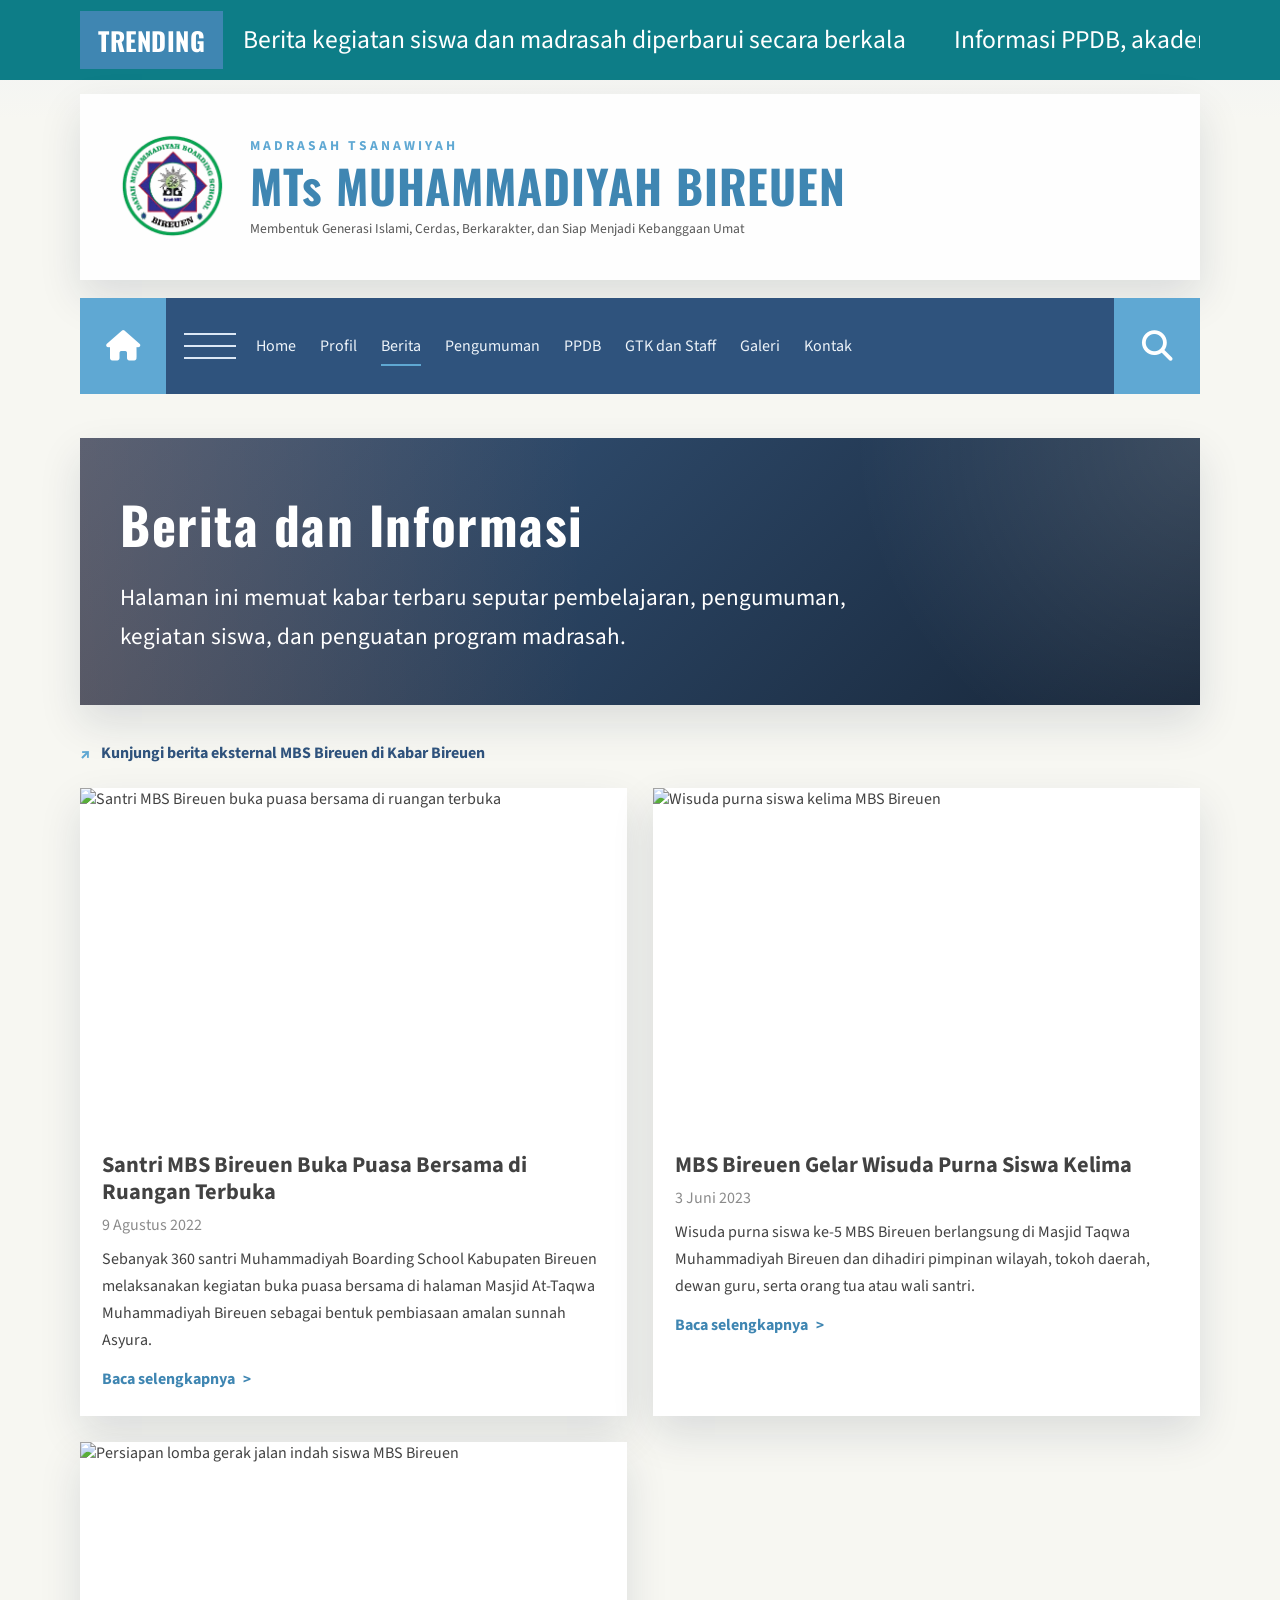
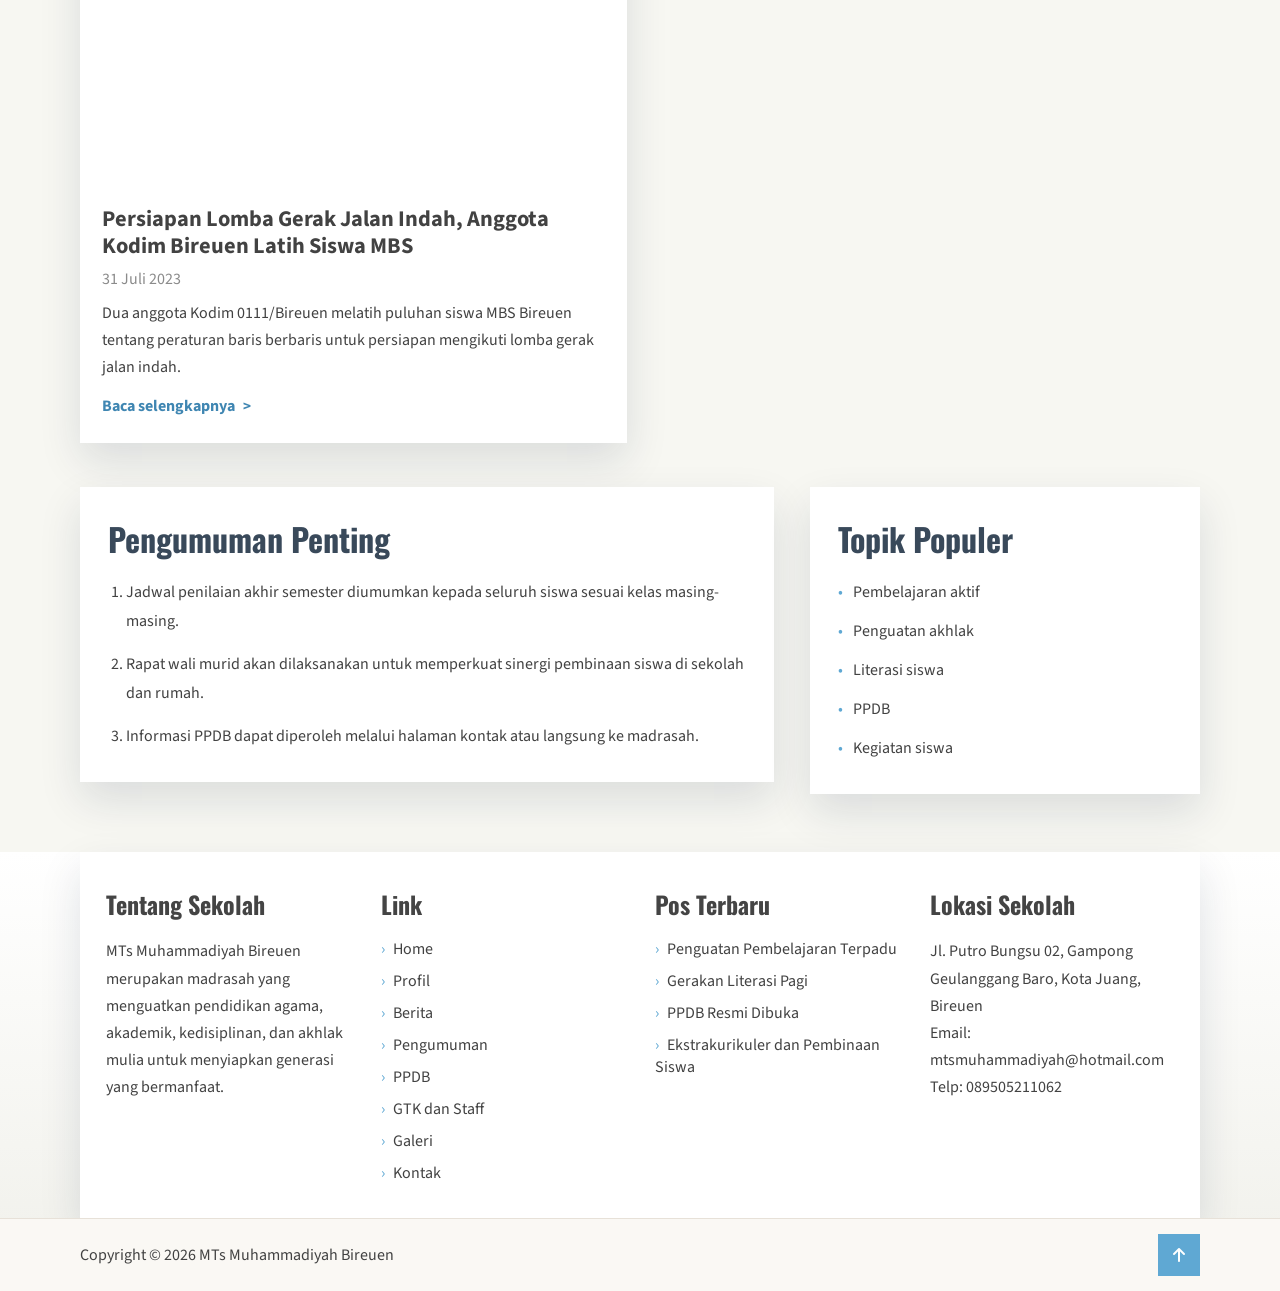
==== berita.html @ 8825062e "Add profil page, JavaScript functionality, and CSS styles - Created a new HTML file for the profil p" ====
<!DOCTYPE html>
<html lang="id">
<head>
    <meta charset="UTF-8">
    <meta name="viewport" content="width=device-width, initial-scale=1.0">
    <title>Berita | MTs Muhammadiyah Bireuen</title>
    <meta name="description" content="Berita dan informasi MTs Muhammadiyah Bireuen.">
    <link rel="preconnect" href="https://fonts.googleapis.com">
    <link rel="preconnect" href="https://fonts.gstatic.com" crossorigin>
    <link href="https://fonts.googleapis.com/css2?family=Oswald:wght@400;500;600;700&family=Source+Sans+3:wght@400;500;600;700&display=swap" rel="stylesheet">
    <link rel="stylesheet" href="https://cdnjs.cloudflare.com/ajax/libs/font-awesome/6.5.2/css/all.min.css" crossorigin="anonymous" referrerpolicy="no-referrer">
    <link rel="stylesheet" href="style.css">
</head>
<body>
    <div id="top" class="page-shell">
        <header class="topbar">
            <div class="container topbar-inner">
                <span class="topbar-label">TRENDING</span>
                <div class="ticker" aria-label="Informasi terbaru sekolah">
                    <div class="ticker-track">
                        <span>Berita kegiatan siswa dan madrasah diperbarui secara berkala</span>
                        <span>Informasi PPDB, akademik, dan kegiatan pembinaan tersedia di halaman ini</span>
                        <span>MTs Muhammadiyah Bireuen mendorong komunikasi informasi yang terbuka</span>
                    </div>
                </div>
            </div>
        </header>

        <section class="identity-bar container">
            <div class="identity-grid">
                <img class="school-logo" src="Image/MTs Logo.png" alt="Logo MTs Muhammadiyah Bireuen">
                <div>
                <p class="eyebrow">Madrasah Tsanawiyah</p>
                <h1>MTs MUHAMMADIYAH BIREUEN</h1>
                <p class="tagline">Membentuk Generasi Islami, Cerdas, Berkarakter, dan Siap Menjadi Kebanggaan Umat</p>
                </div>
            </div>
        </section>

        <div class="nav-wrap container">
            <a class="home-link" href="index.html" aria-label="Beranda">
                <i class="fa-solid fa-house"></i>
            </a>
            <button class="menu-toggle" type="button" aria-expanded="false" aria-controls="site-nav" aria-label="Buka menu navigasi">
                <span></span>
                <span></span>
                <span></span>
            </button>
            <nav id="site-nav" class="site-nav" aria-label="Navigasi utama">
                <a href="index.html">Home</a>
                <a href="profil.html">Profil</a>
                <a class="active" href="berita.html">Berita</a>
                <a href="pengumuman.html">Pengumuman</a>
                <a href="ppdb.html">PPDB</a>
                <a href="GTK dan staff.html">GTK dan Staff</a>
                <a href="galeri.html">Galeri</a>
                <a href="kontak.html">Kontak</a>
            </nav>
            <button class="search-toggle" type="button" aria-expanded="false" aria-controls="search-panel" aria-label="Buka pencarian">
                <i class="fa-solid fa-magnifying-glass"></i>
            </button>
        </div>

        <div id="search-panel" class="search-panel container" hidden>
            <form class="search-form">
                <input type="search" placeholder="Cari berita atau pengumuman madrasah..." aria-label="Cari berita sekolah">
                <button type="submit">Cari</button>
            </form>
        </div>

        <main>
            <section class="page-banner container">
                <div class="page-banner-content">
                    <h2>Berita dan Informasi</h2>
                    <p>Halaman ini memuat kabar terbaru seputar pembelajaran, pengumuman, kegiatan siswa, dan penguatan program madrasah.</p>
                </div>
            </section>

            <section class="container gallery-full">
                <div class="external-news-link external-news-link-page">
                    <a href="https://kabarbireuen.com/topik/mbs-bireuen/" target="_blank" rel="noreferrer">Kunjungi berita eksternal MBS Bireuen di Kabar Bireuen</a>
                </div>
                <div class="article-grid">
                    <article class="article-card">
                        <a class="news-media-link" href="https://suaraaisyiyah.id/santri-mbs-bireuen-buka-puasa-bersama-di-ruangan-terbuka/" target="_blank" rel="noreferrer">
                            <img src="https://suaraaisyiyah.id/wp-content/uploads/2022/08/MBS-Bireuen.jpeg" alt="Santri MBS Bireuen buka puasa bersama di ruangan terbuka">
                        </a>
                        <div class="article-card-body">
                            <h3><a href="https://suaraaisyiyah.id/santri-mbs-bireuen-buka-puasa-bersama-di-ruangan-terbuka/" target="_blank" rel="noreferrer">Santri MBS Bireuen Buka Puasa Bersama di Ruangan Terbuka</a></h3>
                            <span class="article-meta">9 Agustus 2022</span>
                            <p>Sebanyak 360 santri Muhammadiyah Boarding School Kabupaten Bireuen melaksanakan kegiatan buka puasa bersama di halaman Masjid At-Taqwa Muhammadiyah Bireuen sebagai bentuk pembiasaan amalan sunnah Asyura.</p>
                            <a class="read-more-link" href="https://suaraaisyiyah.id/santri-mbs-bireuen-buka-puasa-bersama-di-ruangan-terbuka/" target="_blank" rel="noreferrer">Baca selengkapnya</a>
                        </div>
                    </article>
                    <article class="article-card">
                        <a class="news-media-link" href="https://logis.id/baca/mbs-bireuen-gelar-wisuda-purna-siswa-kelima/" target="_blank" rel="noreferrer">
                            <img src="https://logis.id/wp-content/uploads/2023/06/1685763118116634-0_11zon.jpg" alt="Wisuda purna siswa kelima MBS Bireuen">
                        </a>
                        <div class="article-card-body">
                            <h3><a href="https://logis.id/baca/mbs-bireuen-gelar-wisuda-purna-siswa-kelima/" target="_blank" rel="noreferrer">MBS Bireuen Gelar Wisuda Purna Siswa Kelima</a></h3>
                            <span class="article-meta">3 Juni 2023</span>
                            <p>Wisuda purna siswa ke-5 MBS Bireuen berlangsung di Masjid Taqwa Muhammadiyah Bireuen dan dihadiri pimpinan wilayah, tokoh daerah, dewan guru, serta orang tua atau wali santri.</p>
                            <a class="read-more-link" href="https://logis.id/baca/mbs-bireuen-gelar-wisuda-purna-siswa-kelima/" target="_blank" rel="noreferrer">Baca selengkapnya</a>
                        </div>
                    </article>
                    <article class="article-card">
                        <a class="news-media-link" href="https://kabarbireuen.com/persiapan-lomba-gerak-jalan-indah-anggota-kodim-bireuen-latih-siswa-mbs/" target="_blank" rel="noreferrer">
                            <img src="https://kabarbireuen.com/wp-content/uploads/2023/07/WhatsApp-Image-2023-07-31-at-15.53.52.jpeg" alt="Persiapan lomba gerak jalan indah siswa MBS Bireuen">
                        </a>
                        <div class="article-card-body">
                            <h3><a href="https://kabarbireuen.com/persiapan-lomba-gerak-jalan-indah-anggota-kodim-bireuen-latih-siswa-mbs/" target="_blank" rel="noreferrer">Persiapan Lomba Gerak Jalan Indah, Anggota Kodim Bireuen Latih Siswa MBS</a></h3>
                            <span class="article-meta">31 Juli 2023</span>
                            <p>Dua anggota Kodim 0111/Bireuen melatih puluhan siswa MBS Bireuen tentang peraturan baris berbaris untuk persiapan mengikuti lomba gerak jalan indah.</p>
                            <a class="read-more-link" href="https://kabarbireuen.com/persiapan-lomba-gerak-jalan-indah-anggota-kodim-bireuen-latih-siswa-mbs/" target="_blank" rel="noreferrer">Baca selengkapnya</a>
                        </div>
                    </article>
                </div>
            </section>

            <section class="container page-content">
                <div>
                    <article class="timeline-card">
                        <h3>Pengumuman Penting</h3>
                        <ol>
                            <li>Jadwal penilaian akhir semester diumumkan kepada seluruh siswa sesuai kelas masing-masing.</li>
                            <li>Rapat wali murid akan dilaksanakan untuk memperkuat sinergi pembinaan siswa di sekolah dan rumah.</li>
                            <li>Informasi PPDB dapat diperoleh melalui halaman kontak atau langsung ke madrasah.</li>
                        </ol>
                    </article>
                </div>
                <aside>
                    <article class="side-card">
                        <h3>Topik Populer</h3>
                        <ul class="simple-list">
                            <li>Pembelajaran aktif</li>
                            <li>Penguatan akhlak</li>
                            <li>Literasi siswa</li>
                            <li>PPDB</li>
                            <li>Kegiatan siswa</li>
                        </ul>
                    </article>
                </aside>
            </section>
        </main>

        <footer class="footer">
            <div class="container footer-grid">
                <section>
                    <h3>Tentang Sekolah</h3>
                    <p>MTs Muhammadiyah Bireuen merupakan madrasah yang menguatkan pendidikan agama, akademik, kedisiplinan, dan akhlak mulia untuk menyiapkan generasi yang bermanfaat.</p>
                </section>
                <section>
                    <h3>Link</h3>
                    <ul>
                        <li><a href="index.html">Home</a></li>
                        <li><a href="profil.html">Profil</a></li>
                        <li><a href="berita.html">Berita</a></li>
                        <li><a href="pengumuman.html">Pengumuman</a></li>
                        <li><a href="ppdb.html">PPDB</a></li>
                        <li><a href="GTK dan staff.html">GTK dan Staff</a></li>
                        <li><a href="galeri.html">Galeri</a></li>
                        <li><a href="kontak.html">Kontak</a></li>
                    </ul>
                </section>
                <section>
                    <h3>Pos Terbaru</h3>
                    <ul>
                        <li><a href="berita.html">Penguatan Pembelajaran Terpadu</a></li>
                        <li><a href="berita.html">Gerakan Literasi Pagi</a></li>
                        <li><a href="berita.html">PPDB Resmi Dibuka</a></li>
                        <li><a href="berita.html">Ekstrakurikuler dan Pembinaan Siswa</a></li>
                    </ul>
                </section>
                <section>
                    <h3>Lokasi Sekolah</h3>
                    <p>Jl. Putro Bungsu 02, Gampong Geulanggang Baro, Kota Juang, Bireuen</p>
                    <p>Email: mtsmuhammadiyah@hotmail.com</p>
                    <p>Telp: 089505211062</p>
                </section>
            </div>
            <div class="copyright">
                <div class="container copyright-inner">
                    <p>Copyright © 2026 MTs Muhammadiyah Bireuen</p>
                    <a href="#top" aria-label="Kembali ke atas"><i class="fa-solid fa-arrow-up"></i></a>
                </div>
            </div>
        </footer>
    </div>

    <script src="script.js"></script>
</body>
</html>
---- style.css ----
:root {
    --teal: #0d7d87;
    --navy: #2f537d;
    --orange: #5fa8d3;
    --orange-deep: #3f86b2;
    --sand: #f5f5f2;
    --paper: #ffffff;
    --text: #424242;
    --muted: #8b8b8b;
    --shadow: 0 18px 40px rgba(17, 35, 62, 0.12);
    --radius: 2px;
}

* {
    box-sizing: border-box;
}

html {
    scroll-behavior: smooth;
}

body {
    margin: 0;
    font-family: "Source Sans 3", sans-serif;
    background: linear-gradient(180deg, #f0f2f4 0%, #f7f7f2 120px, #f7f7f2 100%);
    color: var(--text);
}

img {
    display: block;
    max-width: 100%;
}

a {
    color: inherit;
    text-decoration: none;
}

button,
input {
    font: inherit;
}

.container {
    width: min(1120px, calc(100% - 40px));
    margin: 0 auto;
}

.page-shell {
    overflow: hidden;
}

.topbar {
    background: var(--teal);
    color: #fff;
}

.topbar-inner {
    display: flex;
    align-items: center;
    gap: 20px;
    min-height: 80px;
}

.topbar-label {
    font-family: "Oswald", sans-serif;
    font-size: clamp(1.2rem, 2vw, 1.8rem);
    letter-spacing: 0.02em;
    font-weight: 700;
    white-space: nowrap;
    background: var(--orange-deep);
    color: #fff;
    padding: 10px 18px;
}

.ticker {
    overflow: hidden;
    flex: 1;
}

.ticker-track {
    display: flex;
    gap: 48px;
    width: max-content;
    animation: ticker 22s linear infinite;
    font-size: clamp(1.3rem, 2vw, 1.75rem);
}

.identity-bar {
    background: rgba(255, 255, 255, 0.92);
    padding: 38px 36px;
    margin-top: 14px;
}

.identity-grid {
    display: grid;
    grid-template-columns: 110px 1fr;
    gap: 24px;
    align-items: center;
}

.school-logo {
    width: 110px;
    aspect-ratio: 1;
    object-fit: contain;
}

.eyebrow {
    margin: 0 0 8px;
    color: var(--orange);
    text-transform: uppercase;
    letter-spacing: 0.22em;
    font-weight: 700;
    font-size: 0.85rem;
}

.identity-bar h1 {
    margin: 0;
    color: var(--orange-deep);
    font-family: "Oswald", sans-serif;
    font-size: clamp(1.7rem, 3.6vw, 2.9rem);
    line-height: 0.98;
    letter-spacing: 0.02em;
}

.tagline {
    margin: 10px 0 0;
    font-size: 0.85rem;
    color: #575757;
}

.nav-wrap {
    margin-top: 18px;
    background: var(--navy);
    display: grid;
    grid-template-columns: 86px 90px 1fr 86px;
    align-items: stretch;
    min-height: 96px;
    position: relative;
}

.home-link,
.search-toggle {
    display: grid;
    place-items: center;
    background: var(--orange);
    color: #fff;
    font-size: 1.9rem;
    border: 0;
}

.menu-toggle {
    border: 0;
    background: transparent;
    display: inline-flex;
    flex-direction: column;
    justify-content: center;
    gap: 10px;
    padding: 0 18px;
    cursor: pointer;
}

.menu-toggle span {
    display: block;
    width: 52px;
    height: 2px;
    background: #dbe7f5;
}

.site-nav {
    display: flex;
    align-items: center;
    gap: 24px;
    color: #edf3f9;
    font-size: 1rem;
    padding-right: 20px;
    flex-wrap: wrap;
}

.site-nav a {
    position: relative;
    padding: 6px 0;
}

.site-nav a::after {
    content: "";
    position: absolute;
    left: 0;
    bottom: -3px;
    width: 100%;
    height: 2px;
    background: var(--orange);
    transform: scaleX(0);
    transform-origin: left;
    transition: transform 0.25s ease;
}

.site-nav a:hover::after,
.site-nav a:focus-visible::after,
.site-nav a.active::after {
    transform: scaleX(1);
}

.search-panel {
    background: #fff;
    border-top: 4px solid var(--orange);
    box-shadow: var(--shadow);
}

.search-form {
    display: flex;
    gap: 12px;
    padding: 18px;
}

.search-form input {
    flex: 1;
    border: 1px solid #d8dde4;
    padding: 14px 16px;
    outline: none;
}

.search-form button,
.cta-button {
    border: 0;
    background: var(--orange);
    color: #fff;
    padding: 14px 22px;
    font-weight: 700;
    cursor: pointer;
}

.hero {
    margin-top: 56px;
}

.slider {
    position: relative;
    min-height: 520px;
    overflow: hidden;
    background: #d8a422;
}

.slide {
    position: absolute;
    inset: 0;
    opacity: 0;
    pointer-events: none;
    transition: opacity 0.5s ease;
}

.slide.is-active {
    opacity: 1;
    pointer-events: auto;
}

.slide img,
.slide-overlay {
    position: absolute;
    inset: 0;
    width: 100%;
    height: 100%;
}

.slide img {
    object-fit: cover;
}

.slide-overlay {
    background: linear-gradient(90deg, rgba(56, 37, 8, 0.75) 0%, rgba(56, 37, 8, 0.25) 38%, rgba(56, 37, 8, 0.02) 100%);
}

.slide-content {
    position: relative;
    z-index: 1;
    display: flex;
    flex-direction: column;
    justify-content: flex-end;
    gap: 12px;
    height: 100%;
    padding: 54px 56px;
    color: #fff;
}

.slide-category {
    align-self: flex-start;
    background: linear-gradient(90deg, rgba(240, 117, 29, 0.95), rgba(199, 83, 13, 0.95));
    color: #fff7ea;
    padding: 10px 32px;
    font-family: "Oswald", sans-serif;
    font-size: 1.15rem;
    font-style: italic;
    text-transform: uppercase;
    clip-path: polygon(0 0, 100% 0, 88% 100%, 0 100%);
}

.slide-date {
    margin: 0;
    font-size: clamp(1.5rem, 2vw, 2.1rem);
}

.slide h2 {
    margin: 0;
    max-width: 720px;
    font-size: clamp(2.2rem, 4vw, 4rem);
    line-height: 1.05;
    font-weight: 600;
}

.slider-actions {
    position: absolute;
    right: 42px;
    bottom: 32px;
    z-index: 2;
    display: flex;
    gap: 14px;
}

.slider-button {
    width: 68px;
    height: 68px;
    border: 0;
    background: var(--orange);
    color: #fff;
    font-size: 1.65rem;
    cursor: pointer;
}

.content {
    display: grid;
    grid-template-columns: minmax(0, 1.7fr) minmax(280px, 0.9fr);
    gap: 36px;
    padding: 54px 0 0;
}

.panel-section,
.sidebar-card,
.gallery-section,
.footer-grid,
.identity-bar,
.slider {
    box-shadow: var(--shadow);
}

.panel-section,
.sidebar-card,
.gallery-section {
    background: var(--paper);
}

.section-heading,
.sidebar-title {
    display: flex;
    align-items: center;
    justify-content: space-between;
    gap: 20px;
    position: relative;
    padding: 18px 26px;
    overflow: hidden;
}

.section-heading::before,
.sidebar-title::before {
    content: "";
    position: absolute;
    inset: 0 auto 0 0;
    width: min(62%, 420px);
    background: var(--navy);
    clip-path: polygon(0 0, 88% 0, 100% 100%, 0 100%);
}

.section-heading h2,
.sidebar-title h2 {
    position: relative;
    z-index: 1;
    margin: 0;
    color: #fff;
    font-size: clamp(1.85rem, 2.2vw, 3rem);
    font-weight: 600;
}

.section-heading a {
    color: var(--orange);
    font-family: "Oswald", sans-serif;
    font-size: clamp(1.4rem, 2vw, 2rem);
    font-weight: 600;
    position: relative;
    z-index: 1;
}

.news-list,
.announcement-list {
    padding: 24px 26px 30px;
}

.external-news-link {
    padding: 18px 26px 0;
}

.external-news-link-page {
    padding: 0 0 22px;
}

.external-news-link a {
    display: inline-flex;
    align-items: center;
    gap: 10px;
    color: var(--navy);
    font-weight: 700;
}

.external-news-link a::before {
    content: "\2197";
    color: var(--orange);
    font-size: 1.1rem;
}

.news-card,
.announcement-item {
    display: grid;
    grid-template-columns: 180px 1fr;
    gap: 18px;
}

.news-card + .news-card,
.announcement-item + .announcement-item {
    margin-top: 22px;
    padding-top: 22px;
    border-top: 1px solid #ececec;
}

.news-card img,
.announcement-item img,
.principal-card img,
.gallery-item img,
.mini-gallery img {
    width: 100%;
    height: 100%;
    object-fit: cover;
}

.news-card h3,
.announcement-item h3 {
    margin: 0 0 6px;
    font-size: 1.45rem;
    line-height: 1.15;
}

.news-card h3 a,
.article-card h3 a {
    transition: color 0.2s ease;
}

.news-card h3 a:hover,
.article-card h3 a:hover {
    color: var(--orange-deep);
}

.news-media-link {
    display: block;
}

.news-media-link img {
    transition: transform 0.2s ease, filter 0.2s ease;
}

.news-media-link:hover img {
    transform: scale(1.02);
    filter: brightness(0.95);
}

.read-more-link {
    display: inline-flex;
    align-items: center;
    gap: 8px;
    margin-top: 14px;
    color: var(--orange-deep);
    font-weight: 700;
}

.read-more-link::after {
    content: ">";
    font-size: 0.95rem;
}

.news-card span,
.announcement-item span {
    display: inline-block;
    margin-bottom: 10px;
    color: var(--muted);
    font-size: 0.95rem;
}

.news-card p,
.principal-card p,
.footer p,
.cta-card p {
    margin: 0;
    line-height: 1.7;
}

.news-card.featured {
    grid-template-columns: 290px 1fr;
}

.announcements .section-heading::before {
    width: min(50%, 330px);
}

.sidebar {
    display: flex;
    flex-direction: column;
    gap: 28px;
}

.principal-card,
.cta-card,
.mini-gallery,
.video-frame {
    padding: 24px 24px 28px;
}

.principal-card img {
    aspect-ratio: 1.1;
    margin-bottom: 18px;
}

.side-portrait {
    width: 100%;
    max-width: 260px;
    aspect-ratio: 3 / 4;
    object-fit: cover;
    margin-bottom: 16px;
}

.principal-card h3 {
    margin: 0 0 10px;
    font-size: 1.4rem;
}

.cta-card {
    background: linear-gradient(180deg, rgba(47, 83, 125, 0.96), rgba(20, 37, 58, 0.98));
    color: #f5f8fc;
}

.cta-card .sidebar-title {
    padding-bottom: 0;
}

.cta-card .sidebar-title::before {
    width: 100%;
    background: transparent;
}

.cta-button {
    display: inline-flex;
    margin-top: 18px;
}

.mini-gallery {
    display: grid;
    grid-template-columns: repeat(2, 1fr);
    gap: 12px;
}

.mini-gallery img {
    aspect-ratio: 1;
}

.video-frame {
    position: relative;
    aspect-ratio: 16 / 9;
}

.video-frame iframe {
    width: 100%;
    height: 100%;
    border: 0;
}

.video-poster {
    display: block;
    overflow: hidden;
    color: #fff;
}

.video-poster img {
    width: 100%;
    height: 100%;
    object-fit: cover;
    filter: brightness(0.68);
}

.video-play,
.video-caption {
    position: absolute;
    z-index: 1;
}

.video-play {
    inset: 50% auto auto 50%;
    transform: translate(-50%, -50%);
    width: 78px;
    height: 78px;
    display: grid;
    place-items: center;
    border-radius: 50%;
    background: rgba(255, 123, 34, 0.92);
    font-size: 1.9rem;
    box-shadow: 0 12px 28px rgba(0, 0, 0, 0.24);
}

.video-caption {
    inset: auto 18px 18px 18px;
    font-weight: 600;
    line-height: 1.4;
}

.gallery-section {
    margin-top: 48px;
    padding-bottom: 30px;
}

.home-feature-band {
    display: grid;
    grid-template-columns: repeat(3, minmax(0, 1fr));
    gap: 24px;
    margin-top: 48px;
}

.feature-panel {
    background: #fff;
    box-shadow: var(--shadow);
    padding: 28px;
    border-top: 6px solid var(--orange);
}

.feature-panel h3 {
    margin: 0 0 12px;
    font-family: "Oswald", sans-serif;
    color: var(--navy);
    font-size: 1.9rem;
}

.feature-panel p {
    margin: 0;
    line-height: 1.8;
}

.gallery-grid {
    display: grid;
    grid-template-columns: 1.1fr 1fr 1fr;
    gap: 16px;
    padding: 24px 26px 0;
}

.gallery-item {
    margin: 0;
    min-height: 220px;
}

.gallery-item.tall {
    grid-row: span 2;
    min-height: 456px;
}

.gallery-item.wide {
    grid-column: span 2;
}

.page-banner {
    margin-top: 44px;
    background: linear-gradient(135deg, rgba(47, 83, 125, 0.95), rgba(18, 33, 52, 0.98));
    min-height: 260px;
    position: relative;
    overflow: hidden;
    box-shadow: var(--shadow);
}

.page-banner::before {
    content: "";
    position: absolute;
    inset: 0;
    background: linear-gradient(90deg, rgba(255, 123, 34, 0.18), transparent 45%),
        radial-gradient(circle at right top, rgba(255, 255, 255, 0.14), transparent 30%);
}

.page-banner-content {
    position: relative;
    z-index: 1;
    padding: 48px 40px;
    color: #fff;
}

.page-banner-content h2 {
    margin: 0;
    font-family: "Oswald", sans-serif;
    font-size: clamp(2.2rem, 4vw, 4rem);
    letter-spacing: 0.03em;
}

.page-banner-content p {
    max-width: 760px;
    margin: 16px 0 0;
    font-size: clamp(1.15rem, 2vw, 1.45rem);
    line-height: 1.7;
}

.page-content {
    display: grid;
    grid-template-columns: minmax(0, 1.6fr) minmax(280px, 0.9fr);
    gap: 36px;
    padding: 44px 0 0;
}

.content-card,
.side-card,
.stat-grid,
.contact-card,
.map-card,
.timeline-card {
    background: var(--paper);
    box-shadow: var(--shadow);
}

.content-card,
.side-card,
.timeline-card,
.contact-card,
.map-card {
    padding: 28px 28px 32px;
}

.content-card + .content-card,
.side-card + .side-card {
    margin-top: 28px;
}

.content-card h3,
.side-card h3,
.contact-card h3,
.map-card h3,
.timeline-card h3 {
    margin: 0 0 16px;
    color: #39495a;
    font-family: "Oswald", sans-serif;
    font-size: 2rem;
}

.content-card p,
.content-card li,
.side-card p,
.side-card li,
.contact-card p,
.map-card p,
.timeline-card p,
.timeline-card li {
    line-height: 1.8;
}

.simple-list {
    list-style: none;
    padding: 0;
    margin: 0;
}

.simple-list li + li {
    margin-top: 10px;
}

.simple-list li::before {
    content: "•";
    color: var(--orange);
    margin-right: 10px;
}

.stat-grid {
    display: grid;
    grid-template-columns: repeat(3, minmax(0, 1fr));
    gap: 1px;
    background: #dce3ec;
    margin-top: 24px;
}

.stat-item {
    background: #fff;
    padding: 24px;
    text-align: center;
}

.stat-item strong {
    display: block;
    color: var(--orange-deep);
    font-family: "Oswald", sans-serif;
    font-size: 2.5rem;
}

.stat-item span {
    color: #5f6873;
}

.article-grid {
    display: grid;
    grid-template-columns: repeat(2, minmax(0, 1fr));
    gap: 26px;
}

.article-card {
    background: var(--paper);
    box-shadow: var(--shadow);
}

.article-card img {
    width: 100%;
    aspect-ratio: 16 / 10;
    object-fit: cover;
}

.article-card-body {
    padding: 22px 22px 26px;
}

.article-card h3 {
    margin: 0 0 8px;
    font-size: 1.4rem;
    line-height: 1.2;
}

.article-meta {
    color: var(--muted);
    display: inline-block;
    margin-bottom: 10px;
}

.article-card p {
    margin: 0;
    line-height: 1.7;
}

.gallery-full {
    margin-top: 36px;
}

.gallery-mosaic {
    display: grid;
    grid-template-columns: repeat(3, minmax(0, 1fr));
    gap: 16px;
}

.gallery-mosaic figure {
    margin: 0;
    background: var(--paper);
    box-shadow: var(--shadow);
    overflow: hidden;
}

.gallery-mosaic img {
    width: 100%;
    aspect-ratio: 1.05;
    object-fit: cover;
}

.gallery-mosaic figcaption {
    padding: 14px 16px 18px;
    line-height: 1.6;
}

.teacher-grid {
    display: grid;
    grid-template-columns: repeat(4, minmax(0, 1fr));
    gap: 24px;
}

.teacher-card {
    background: #fff;
    box-shadow: var(--shadow);
    overflow: hidden;
}

.teacher-card img {
    width: 100%;
    aspect-ratio: 3 / 4;
    object-fit: cover;
}

.teacher-card-body {
    padding: 18px 18px 22px;
}

.teacher-card h3 {
    margin: 0 0 6px;
    font-size: 1.2rem;
    color: var(--navy);
}

.teacher-card p {
    margin: 0;
    line-height: 1.6;
    color: #5f6873;
}

.contact-layout {
    display: grid;
    grid-template-columns: minmax(0, 1.2fr) minmax(300px, 0.8fr);
    gap: 30px;
    margin-top: 36px;
}

.contact-card p + p,
.map-card p + p {
    margin-top: 10px;
}

.contact-actions {
    display: flex;
    flex-wrap: wrap;
    gap: 14px;
    margin-top: 22px;
}

.outline-button {
    display: inline-flex;
    align-items: center;
    justify-content: center;
    min-height: 50px;
    padding: 0 20px;
    border: 2px solid var(--navy);
    color: var(--navy);
    font-weight: 700;
}

.cta-button i,
.outline-button i {
    margin-right: 8px;
}

.timeline-card ol {
    margin: 0;
    padding-left: 18px;
}

.timeline-card li + li {
    margin-top: 14px;
}

.footer {
    margin-top: 58px;
    background: linear-gradient(180deg, #fff 0, #f0f0ea 100%);
}

.footer-grid {
    display: grid;
    grid-template-columns: repeat(4, minmax(0, 1fr));
    gap: 30px;
    background: #fff;
    padding: 34px 26px;
}

.footer h3 {
    margin: 0 0 16px;
    color: #444;
    font-family: "Oswald", sans-serif;
    font-size: 1.5rem;
}

.footer ul {
    list-style: none;
    padding: 0;
    margin: 0;
}

.footer li + li {
    margin-top: 10px;
}

.footer li a::before {
    content: "›";
    color: var(--orange);
    margin-right: 8px;
}

.copyright {
    background: #faf8f4;
    border-top: 1px solid #e7e1d8;
}

.copyright-inner {
    min-height: 72px;
    display: flex;
    align-items: center;
    justify-content: space-between;
    gap: 20px;
}

.copyright p {
    margin: 0;
}

.copyright a {
    width: 42px;
    height: 42px;
    display: grid;
    place-items: center;
    background: var(--orange);
    color: #fff;
}

.nav-wrap.is-open .site-nav {
    max-height: 320px;
    padding-top: 12px;
    padding-bottom: 16px;
}

@keyframes ticker {
    0% {
        transform: translateX(0);
    }
    100% {
        transform: translateX(-50%);
    }
}

@media (max-width: 980px) {
    .nav-wrap {
        grid-template-columns: 74px 84px 1fr 74px;
        min-height: 84px;
    }

    .site-nav {
        position: absolute;
        top: 100%;
        left: 0;
        right: 0;
        z-index: 10;
        background: #fff;
        color: #26384b;
        display: flex;
        flex-direction: column;
        align-items: flex-start;
        gap: 12px;
        max-height: 0;
        overflow: hidden;
        padding: 0 24px;
        transition: max-height 0.3s ease, padding 0.3s ease;
        box-shadow: var(--shadow);
    }

    .content {
        grid-template-columns: 1fr;
    }

    .page-content,
    .contact-layout {
        grid-template-columns: 1fr;
    }

    .home-feature-band,
    .teacher-grid {
        grid-template-columns: 1fr 1fr;
    }

    .news-card.featured {
        grid-template-columns: 1fr;
    }

    .article-grid,
    .gallery-mosaic,
    .stat-grid {
        grid-template-columns: 1fr;
    }

    .footer-grid {
        grid-template-columns: repeat(2, minmax(0, 1fr));
    }
}

@media (max-width: 720px) {
    .container {
        width: min(100% - 24px, 100%);
    }

    .topbar-inner {
        min-height: 62px;
        gap: 12px;
    }

    .identity-bar {
        padding: 26px 20px;
    }

    .identity-grid {
        grid-template-columns: 1fr;
    }

    .school-logo {
        width: 92px;
    }

    .nav-wrap {
        grid-template-columns: 68px 82px 1fr 68px;
    }

    .hero {
        margin-top: 38px;
    }

    .page-banner-content {
        padding: 34px 22px;
    }

    .slider {
        min-height: 380px;
    }

    .slide-content {
        padding: 34px 22px;
    }

    .slider-actions {
        right: 20px;
        bottom: 18px;
    }

    .slider-button {
        width: 58px;
        height: 58px;
    }

    .news-card,
    .announcement-item {
        grid-template-columns: 1fr;
    }

    .gallery-grid {
        grid-template-columns: 1fr;
    }

    .gallery-mosaic {
        grid-template-columns: 1fr;
    }

    .home-feature-band,
    .teacher-grid {
        grid-template-columns: 1fr;
    }

    .gallery-item.tall,
    .gallery-item.wide {
        grid-column: auto;
        grid-row: auto;
        min-height: 240px;
    }

    .footer-grid {
        grid-template-columns: 1fr;
    }

    .section-heading,
    .sidebar-title {
        flex-direction: column;
        align-items: flex-start;
    }

    .section-heading::before,
    .sidebar-title::before {
        width: 100%;
        clip-path: none;
    }
}
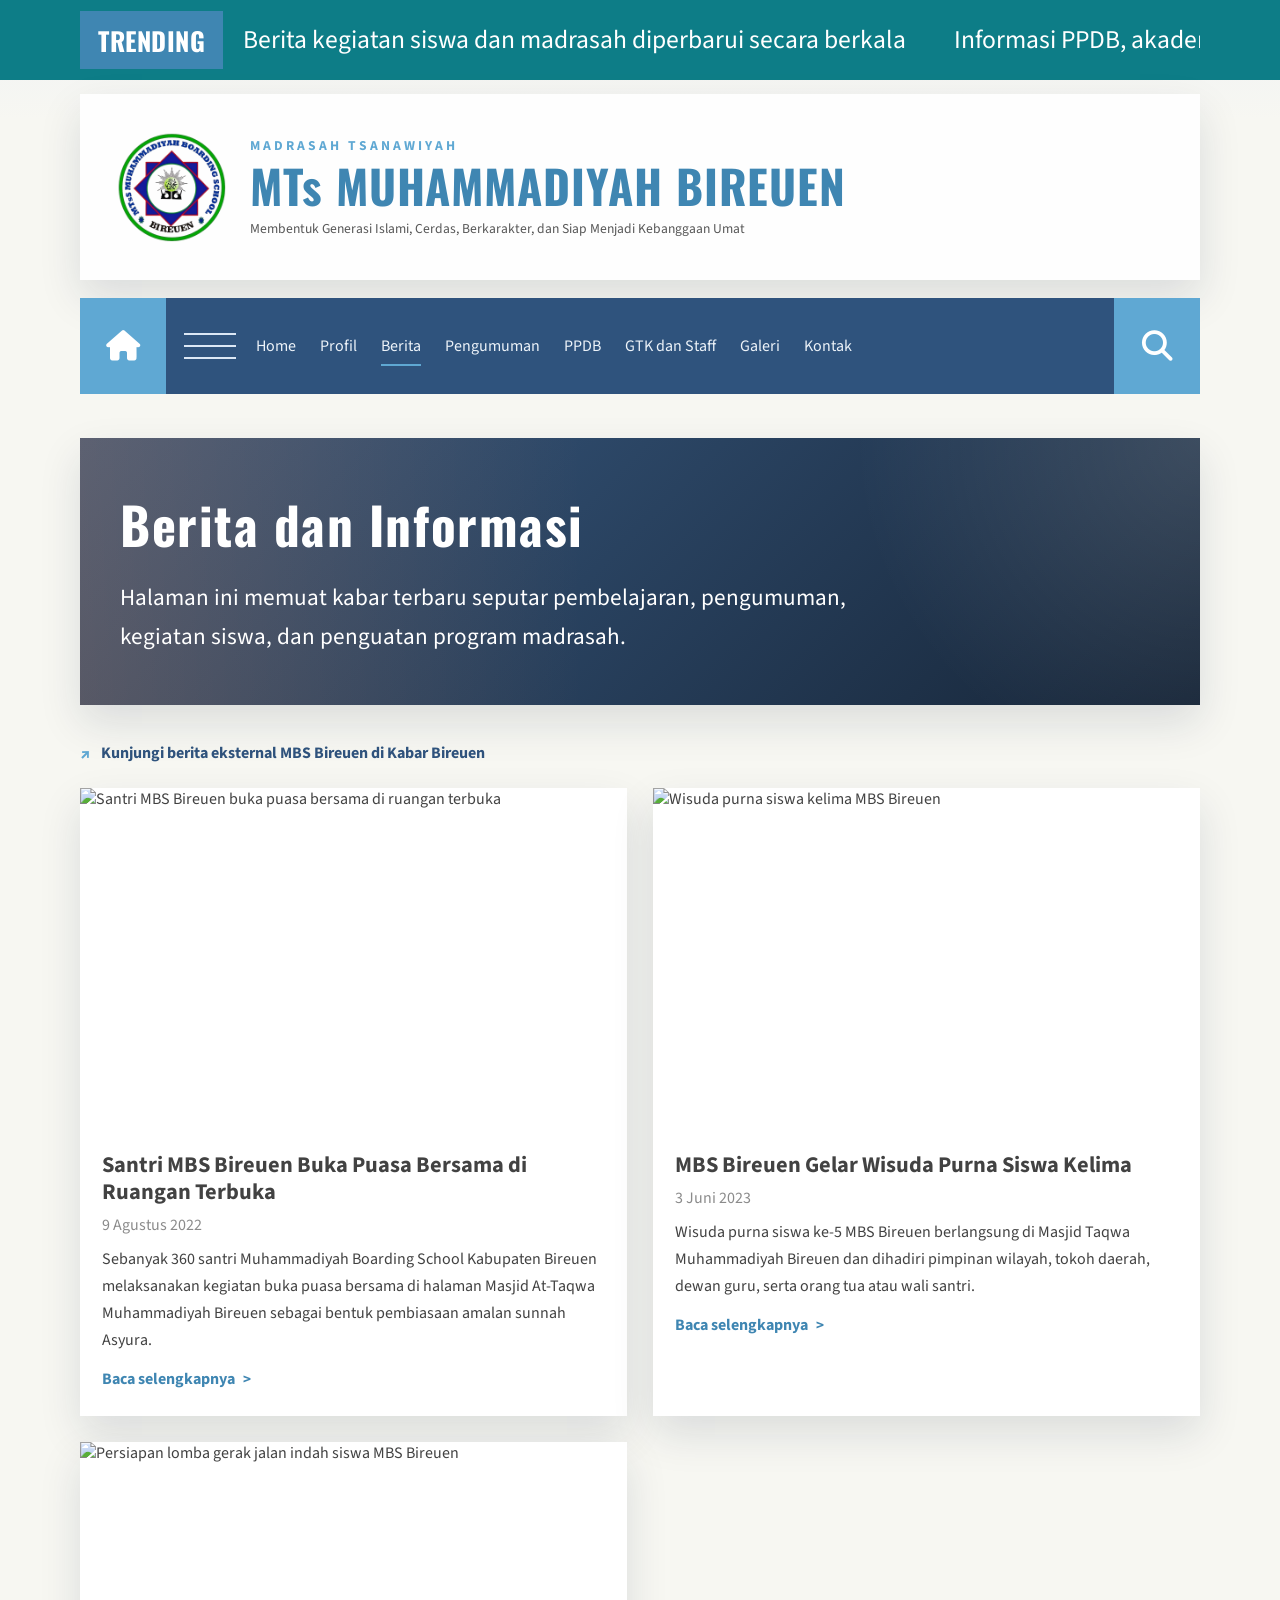
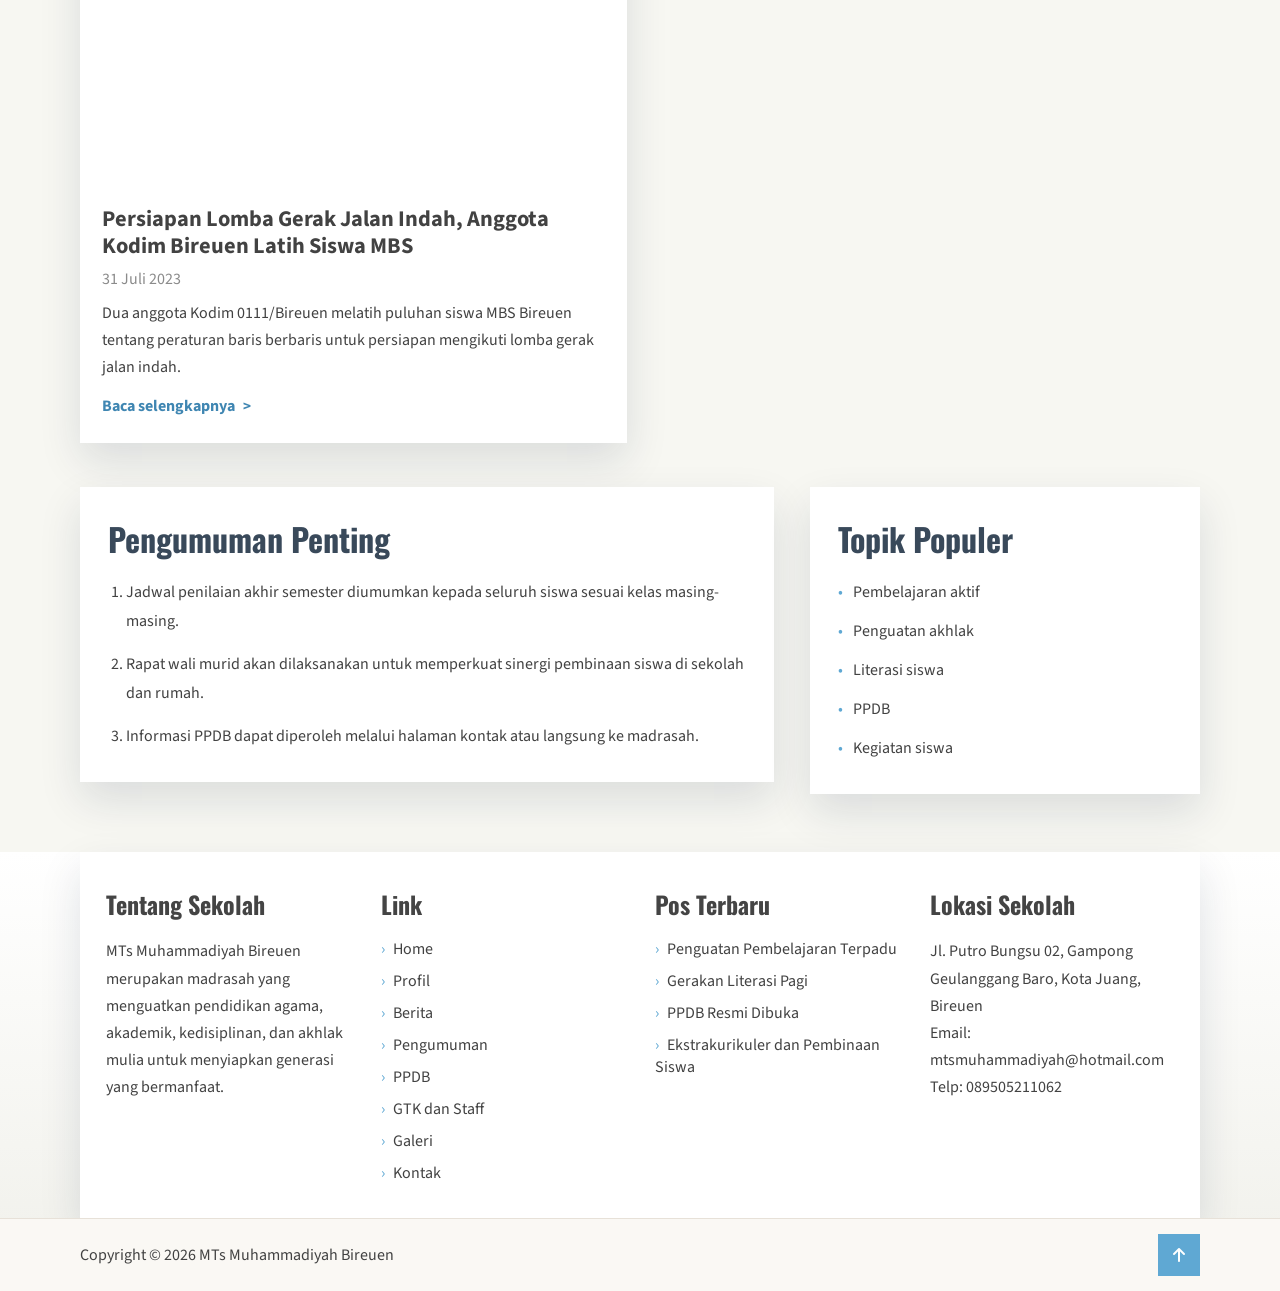
==== commit 9bab4727: "Update school logo image source across multiple HTML files" ====
--- a/berita.html
+++ b/berita.html
@@ -28,7 +28,7 @@
 
         <section class="identity-bar container">
             <div class="identity-grid">
-                <img class="school-logo" src="Image/MTs Logo.png" alt="Logo MTs Muhammadiyah Bireuen">
+                <img class="school-logo" src="Image/logo mts.png" alt="Logo MTs Muhammadiyah Bireuen">
                 <div>
                 <p class="eyebrow">Madrasah Tsanawiyah</p>
                 <h1>MTs MUHAMMADIYAH BIREUEN</h1>
--- a/style.css
+++ b/style.css
@@ -521,7 +521,11 @@
 }
 
 .principal-card img {
-    aspect-ratio: 1.1;
+    width: 100%;
+    height: auto;
+    max-height: 360px;
+    aspect-ratio: auto;
+    object-fit: contain;
     margin-bottom: 18px;
 }
 
@@ -869,6 +873,12 @@
     display: grid;
     grid-template-columns: repeat(4, minmax(0, 1fr));
     gap: 24px;
+}
+
+.teacher-grid-descending {
+    grid-template-columns: 1fr;
+    max-width: 340px;
+    margin-inline: auto;
 }
 
 .teacher-card {
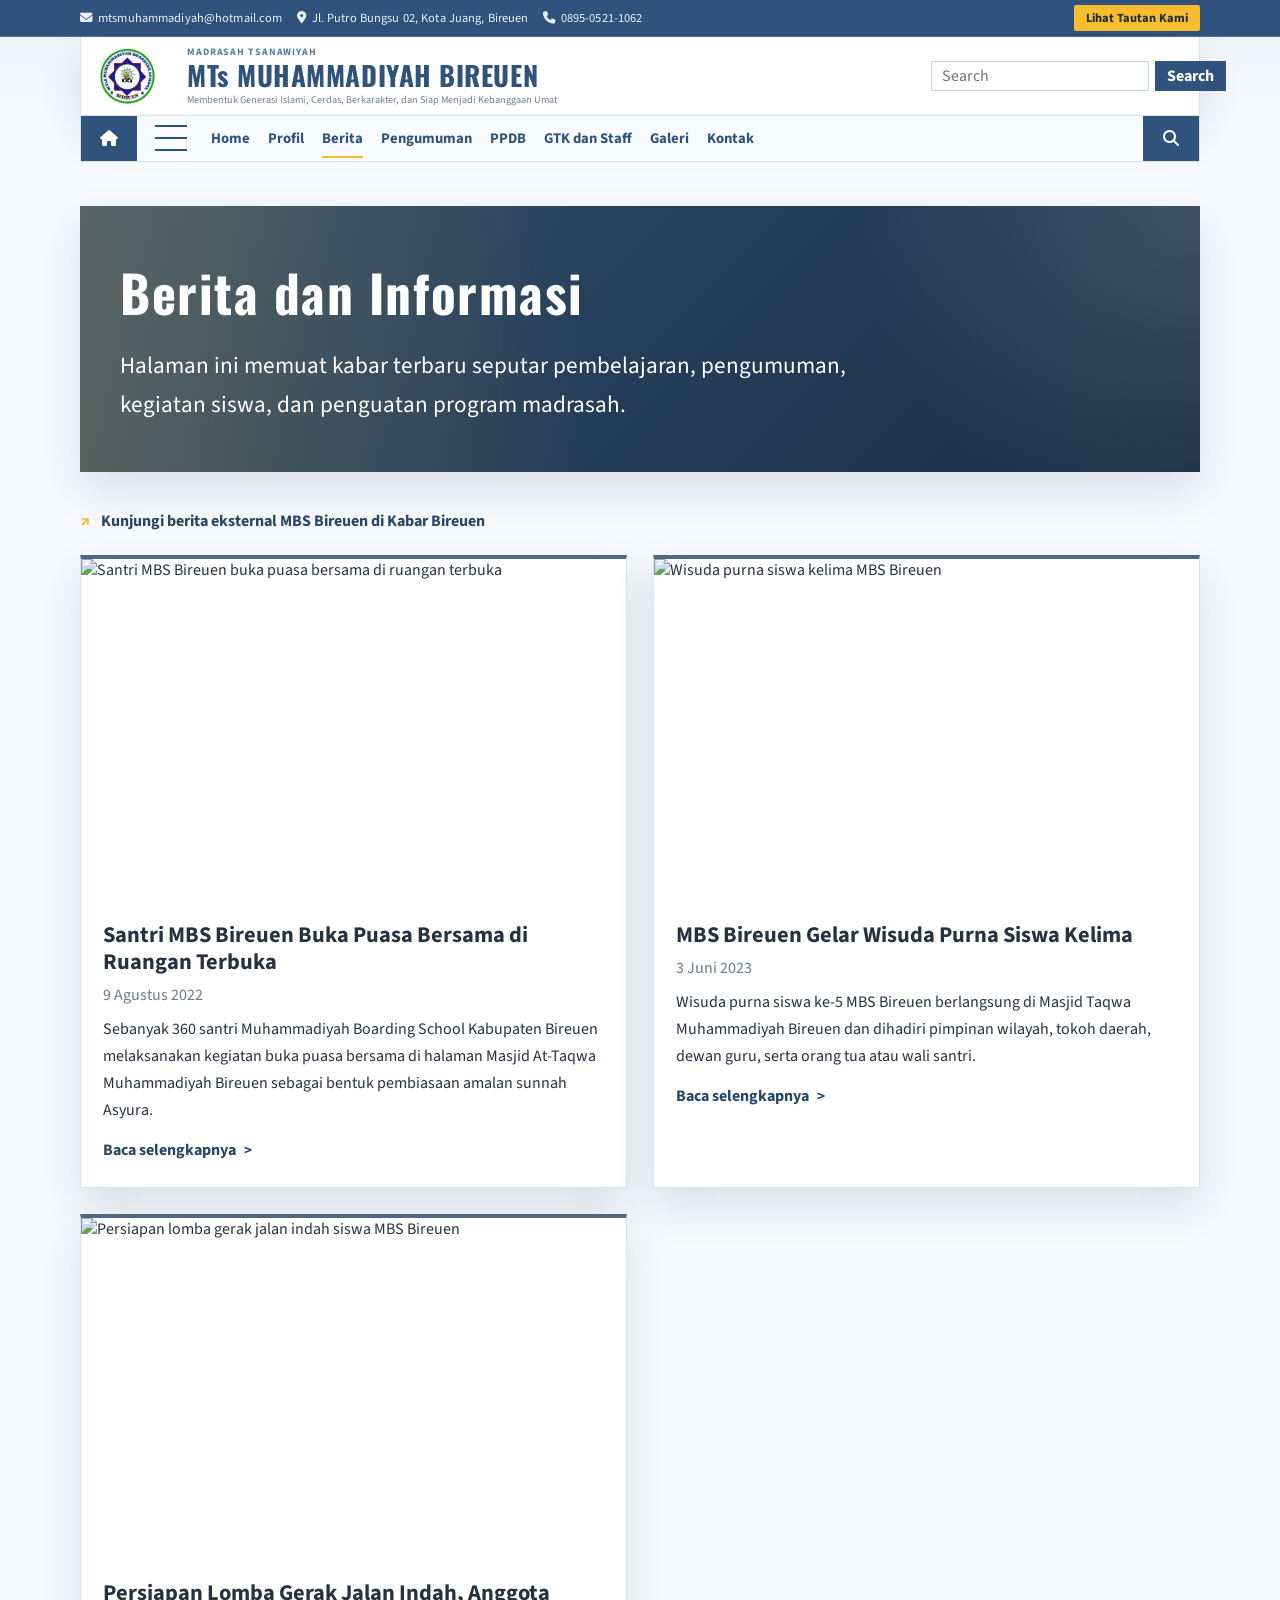
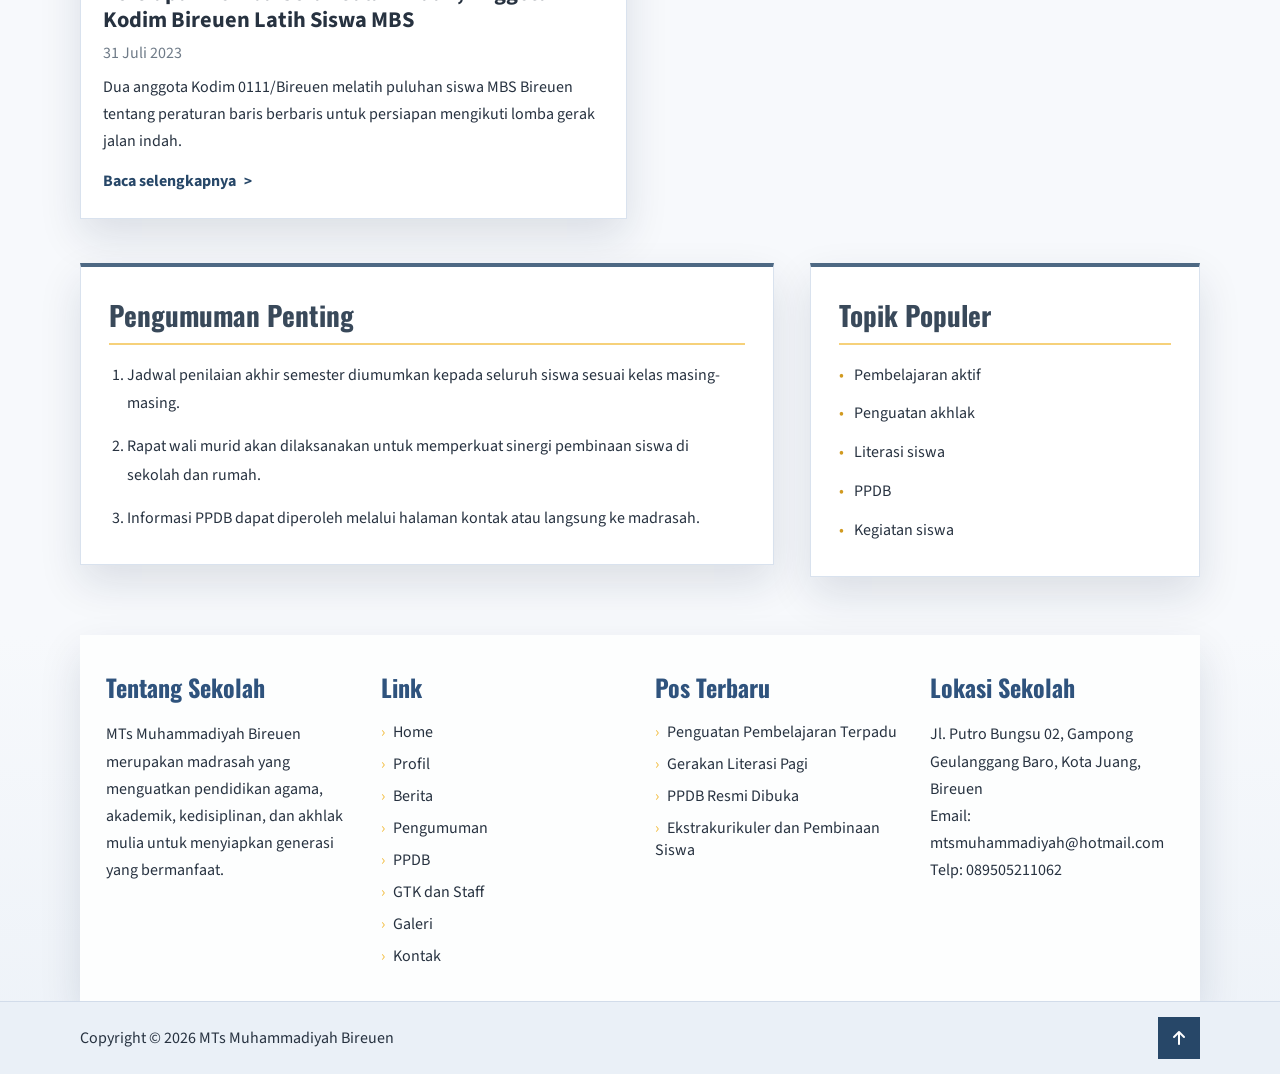
==== commit 453e460c: "Refactor header and styling for improved layout and accessibility - Updated the header section in pp" ====
--- a/berita.html
+++ b/berita.html
@@ -15,14 +15,12 @@
     <div id="top" class="page-shell">
         <header class="topbar">
             <div class="container topbar-inner">
-                <span class="topbar-label">TRENDING</span>
-                <div class="ticker" aria-label="Informasi terbaru sekolah">
-                    <div class="ticker-track">
-                        <span>Berita kegiatan siswa dan madrasah diperbarui secara berkala</span>
-                        <span>Informasi PPDB, akademik, dan kegiatan pembinaan tersedia di halaman ini</span>
-                        <span>MTs Muhammadiyah Bireuen mendorong komunikasi informasi yang terbuka</span>
-                    </div>
+                <div class="topbar-meta" aria-label="Informasi kontak sekolah">
+                    <span class="topbar-label"><i class="fa-solid fa-envelope"></i> mtsmuhammadiyah@hotmail.com</span>
+                    <span class="topbar-label"><i class="fa-solid fa-location-dot"></i> Jl. Putro Bungsu 02, Kota Juang, Bireuen</span>
+                    <span class="topbar-label"><i class="fa-solid fa-phone"></i> 0895-0521-1062</span>
                 </div>
+                <a class="utility-link" href="kontak.html">Lihat Tautan Kami</a>
             </div>
         </header>
 
@@ -33,6 +31,12 @@
                 <p class="eyebrow">Madrasah Tsanawiyah</p>
                 <h1>MTs MUHAMMADIYAH BIREUEN</h1>
                 <p class="tagline">Membentuk Generasi Islami, Cerdas, Berkarakter, dan Siap Menjadi Kebanggaan Umat</p>
+                </div>
+                <div class="header-search">
+                    <form class="header-search-form" action="berita.html" method="get">
+                        <input type="search" placeholder="Search" aria-label="Search">
+                        <button type="submit">Search</button>
+                    </form>
                 </div>
             </div>
         </section>
--- a/style.css
+++ b/style.css
@@ -1,12 +1,12 @@
 :root {
-    --teal: #0d7d87;
-    --navy: #2f537d;
-    --orange: #5fa8d3;
-    --orange-deep: #3f86b2;
-    --sand: #f5f5f2;
+    --teal: #2f537d;
+    --navy: #274768;
+    --orange: #f2be42;
+    --orange-deep: #d19a20;
+    --sand: #f1f3f6;
     --paper: #ffffff;
-    --text: #424242;
-    --muted: #8b8b8b;
+    --text: #273240;
+    --muted: #6f7b88;
     --shadow: 0 18px 40px rgba(17, 35, 62, 0.12);
     --radius: 2px;
 }
@@ -22,8 +22,12 @@
 body {
     margin: 0;
     font-family: "Source Sans 3", sans-serif;
-    background: linear-gradient(180deg, #f0f2f4 0%, #f7f7f2 120px, #f7f7f2 100%);
+    background: linear-gradient(180deg, #eef2f7 0%, #f7f9fc 120px, #f7f9fc 100%);
     color: var(--text);
+}
+
+p {
+    color: inherit;
 }
 
 img {
@@ -51,101 +55,148 @@
 }
 
 .topbar {
-    background: var(--teal);
-    color: #fff;
+    background: #2f537d;
+    color: #e9f0f8;
+    border-bottom: 1px solid rgba(255, 255, 255, 0.18);
 }
 
 .topbar-inner {
     display: flex;
     align-items: center;
-    gap: 20px;
-    min-height: 80px;
+    justify-content: space-between;
+    gap: 14px;
+    min-height: 36px;
+    font-size: 0.78rem;
 }
 
 .topbar-label {
-    font-family: "Oswald", sans-serif;
-    font-size: clamp(1.2rem, 2vw, 1.8rem);
-    letter-spacing: 0.02em;
+    display: inline-flex;
+    align-items: center;
+    gap: 6px;
+    letter-spacing: 0.01em;
+    white-space: nowrap;
+}
+
+.topbar-meta {
+    display: flex;
+    align-items: center;
+    gap: 14px;
+    min-width: 0;
+    overflow-x: auto;
+    scrollbar-width: none;
+}
+
+.topbar-meta::-webkit-scrollbar {
+    display: none;
+}
+
+.utility-link {
+    display: inline-flex;
+    align-items: center;
+    justify-content: center;
+    min-height: 26px;
+    padding: 0 12px;
+    background: #f6bd2e;
+    color: #1f2a35;
+    border-radius: 2px;
     font-weight: 700;
     white-space: nowrap;
-    background: var(--orange-deep);
-    color: #fff;
-    padding: 10px 18px;
-}
-
-.ticker {
-    overflow: hidden;
-    flex: 1;
-}
-
-.ticker-track {
-    display: flex;
-    gap: 48px;
-    width: max-content;
-    animation: ticker 22s linear infinite;
-    font-size: clamp(1.3rem, 2vw, 1.75rem);
 }
 
 .identity-bar {
-    background: rgba(255, 255, 255, 0.92);
-    padding: 38px 36px;
-    margin-top: 14px;
+    background: #fff;
+    padding: 8px 18px;
+    margin-top: 0;
+    border: 1px solid #d7e1ed;
+    border-top: 0;
+    box-shadow: 0 6px 16px rgba(17, 35, 62, 0.08);
 }
 
 .identity-grid {
     display: grid;
-    grid-template-columns: 110px 1fr;
-    gap: 24px;
+    grid-template-columns: 78px 1fr minmax(180px, 260px);
+    gap: 10px;
     align-items: center;
 }
 
 .school-logo {
-    width: 110px;
+    width: 56px;
     aspect-ratio: 1;
     object-fit: contain;
 }
 
 .eyebrow {
-    margin: 0 0 8px;
-    color: var(--orange);
+    margin: 0 0 2px;
+    color: #557ca5;
     text-transform: uppercase;
-    letter-spacing: 0.22em;
+    letter-spacing: 0.09em;
     font-weight: 700;
-    font-size: 0.85rem;
+    font-size: 0.62rem;
 }
 
 .identity-bar h1 {
     margin: 0;
-    color: var(--orange-deep);
+    color: #2f537d;
     font-family: "Oswald", sans-serif;
-    font-size: clamp(1.7rem, 3.6vw, 2.9rem);
-    line-height: 0.98;
+    font-size: clamp(1rem, 2.2vw, 1.7rem);
+    line-height: 1.05;
     letter-spacing: 0.02em;
 }
 
 .tagline {
-    margin: 10px 0 0;
-    font-size: 0.85rem;
-    color: #575757;
+    margin: 3px 0 0;
+    font-size: 0.64rem;
+    color: #6f7f90;
+}
+
+.header-search {
+    justify-self: end;
+    width: 100%;
+    max-width: 250px;
+}
+
+.header-search-form {
+    display: grid;
+    grid-template-columns: 1fr auto;
+    gap: 6px;
+}
+
+.header-search-form input {
+    min-height: 30px;
+    border: 1px solid #c8d4e2;
+    padding: 0 10px;
+    outline: none;
+}
+
+.header-search-form button {
+    min-height: 30px;
+    border: 0;
+    padding: 0 12px;
+    background: #2f537d;
+    color: #fff;
+    font-weight: 700;
+    cursor: pointer;
 }
 
 .nav-wrap {
-    margin-top: 18px;
-    background: var(--navy);
-    display: grid;
-    grid-template-columns: 86px 90px 1fr 86px;
+    margin-top: 0;
+    background: #f8fbff;
+    display: grid;
+    grid-template-columns: 56px 74px 1fr 56px;
     align-items: stretch;
-    min-height: 96px;
+    min-height: 46px;
     position: relative;
+    border: 1px solid #d7e1ed;
+    border-top: 0;
 }
 
 .home-link,
 .search-toggle {
     display: grid;
     place-items: center;
-    background: var(--orange);
+    background: #2f537d;
     color: #fff;
-    font-size: 1.9rem;
+    font-size: 1rem;
     border: 0;
 }
 
@@ -162,17 +213,18 @@
 
 .menu-toggle span {
     display: block;
-    width: 52px;
+    width: 32px;
     height: 2px;
-    background: #dbe7f5;
+    background: #2f537d;
 }
 
 .site-nav {
     display: flex;
     align-items: center;
-    gap: 24px;
-    color: #edf3f9;
-    font-size: 1rem;
+    gap: 18px;
+    color: #2f537d;
+    font-size: 0.92rem;
+    font-weight: 700;
     padding-right: 20px;
     flex-wrap: wrap;
 }
@@ -189,7 +241,7 @@
     bottom: -3px;
     width: 100%;
     height: 2px;
-    background: var(--orange);
+    background: #f6bd2e;
     transform: scaleX(0);
     transform-origin: left;
     transition: transform 0.25s ease;
@@ -203,7 +255,8 @@
 
 .search-panel {
     background: #fff;
-    border-top: 4px solid var(--orange);
+    border: 1px solid #d7e1ed;
+    border-top: 0;
     box-shadow: var(--shadow);
 }
 
@@ -223,7 +276,7 @@
 .search-form button,
 .cta-button {
     border: 0;
-    background: var(--orange);
+    background: var(--navy);
     color: #fff;
     padding: 14px 22px;
     font-weight: 700;
@@ -276,7 +329,7 @@
     display: flex;
     flex-direction: column;
     justify-content: flex-end;
-    gap: 12px;
+    gap: 8px;
     height: 100%;
     padding: 54px 56px;
     color: #fff;
@@ -284,11 +337,11 @@
 
 .slide-category {
     align-self: flex-start;
-    background: linear-gradient(90deg, rgba(240, 117, 29, 0.95), rgba(199, 83, 13, 0.95));
-    color: #fff7ea;
-    padding: 10px 32px;
+    background: linear-gradient(90deg, rgba(242, 190, 66, 0.95), rgba(209, 154, 32, 0.95));
+    color: #273240;
+    padding: 8px 22px;
     font-family: "Oswald", sans-serif;
-    font-size: 1.15rem;
+    font-size: 0.9rem;
     font-style: italic;
     text-transform: uppercase;
     clip-path: polygon(0 0, 100% 0, 88% 100%, 0 100%);
@@ -296,7 +349,8 @@
 
 .slide-date {
     margin: 0;
-    font-size: clamp(1.5rem, 2vw, 2.1rem);
+    font-size: 0.95rem;
+    opacity: 0.92;
 }
 
 .slide h2 {
@@ -305,6 +359,18 @@
     font-size: clamp(2.2rem, 4vw, 4rem);
     line-height: 1.05;
     font-weight: 600;
+}
+
+.headline-pill {
+    font-size: 0.68rem;
+    background: rgba(39, 71, 104, 0.9);
+    color: #fff;
+    border-left: 4px solid var(--orange);
+    padding: 6px 8px;
+    border-radius: 6px;
+    display: inline-block;
+    max-width: 360px;
+    line-height: 1.25;
 }
 
 .slider-actions {
@@ -320,7 +386,7 @@
     width: 68px;
     height: 68px;
     border: 0;
-    background: var(--orange);
+    background: var(--navy);
     color: #fff;
     font-size: 1.65rem;
     cursor: pointer;
@@ -346,6 +412,8 @@
 .sidebar-card,
 .gallery-section {
     background: var(--paper);
+    border: 1px solid #d8e1ec;
+    border-top: 4px solid var(--navy);
 }
 
 .section-heading,
@@ -357,6 +425,7 @@
     position: relative;
     padding: 18px 26px;
     overflow: hidden;
+    border-bottom: 1px solid #e5ebf3;
 }
 
 .section-heading::before,
@@ -364,8 +433,8 @@
     content: "";
     position: absolute;
     inset: 0 auto 0 0;
-    width: min(62%, 420px);
-    background: var(--navy);
+    width: min(58%, 360px);
+    background: #315679;
     clip-path: polygon(0 0, 88% 0, 100% 100%, 0 100%);
 }
 
@@ -375,12 +444,12 @@
     z-index: 1;
     margin: 0;
     color: #fff;
-    font-size: clamp(1.85rem, 2.2vw, 3rem);
+    font-size: clamp(1.25rem, 1.9vw, 2.2rem);
     font-weight: 600;
 }
 
 .section-heading a {
-    color: var(--orange);
+    color: var(--orange-deep);
     font-family: "Oswald", sans-serif;
     font-size: clamp(1.4rem, 2vw, 2rem);
     font-weight: 600;
@@ -420,6 +489,9 @@
     display: grid;
     grid-template-columns: 180px 1fr;
     gap: 18px;
+    background: #fff;
+    border-left: 4px solid rgba(39, 71, 104, 0.18);
+    padding: 12px;
 }
 
 .news-card + .news-card,
@@ -474,7 +546,7 @@
     align-items: center;
     gap: 8px;
     margin-top: 14px;
-    color: var(--orange-deep);
+    color: var(--navy);
     font-weight: 700;
 }
 
@@ -501,6 +573,7 @@
 
 .news-card.featured {
     grid-template-columns: 290px 1fr;
+    border-left-color: var(--orange-deep);
 }
 
 .announcements .section-heading::before {
@@ -543,7 +616,7 @@
 }
 
 .cta-card {
-    background: linear-gradient(180deg, rgba(47, 83, 125, 0.96), rgba(20, 37, 58, 0.98));
+    background: linear-gradient(180deg, rgba(39, 71, 104, 0.96), rgba(24, 44, 66, 0.98));
     color: #f5f8fc;
 }
 
@@ -609,7 +682,8 @@
     display: grid;
     place-items: center;
     border-radius: 50%;
-    background: rgba(255, 123, 34, 0.92);
+    background: rgba(242, 190, 66, 0.95);
+    color: #273240;
     font-size: 1.9rem;
     box-shadow: 0 12px 28px rgba(0, 0, 0, 0.24);
 }
@@ -636,13 +710,14 @@
     background: #fff;
     box-shadow: var(--shadow);
     padding: 28px;
-    border-top: 6px solid var(--orange);
+    border-top: 6px solid var(--navy);
+    border-right: 1px solid #dce5f1;
 }
 
 .feature-panel h3 {
     margin: 0 0 12px;
     font-family: "Oswald", sans-serif;
-    color: var(--navy);
+    color: #2f537d;
     font-size: 1.9rem;
 }
 
@@ -674,7 +749,7 @@
 
 .page-banner {
     margin-top: 44px;
-    background: linear-gradient(135deg, rgba(47, 83, 125, 0.95), rgba(18, 33, 52, 0.98));
+    background: linear-gradient(135deg, rgba(39, 71, 104, 0.96), rgba(24, 44, 66, 0.99));
     min-height: 260px;
     position: relative;
     overflow: hidden;
@@ -685,7 +760,7 @@
     content: "";
     position: absolute;
     inset: 0;
-    background: linear-gradient(90deg, rgba(255, 123, 34, 0.18), transparent 45%),
+    background: linear-gradient(90deg, rgba(242, 190, 66, 0.22), transparent 45%),
         radial-gradient(circle at right top, rgba(255, 255, 255, 0.14), transparent 30%);
 }
 
@@ -725,6 +800,8 @@
 .timeline-card {
     background: var(--paper);
     box-shadow: var(--shadow);
+    border: 1px solid #d9e2ee;
+    border-top: 4px solid rgba(39, 71, 104, 0.82);
 }
 
 .content-card,
@@ -748,7 +825,9 @@
     margin: 0 0 16px;
     color: #39495a;
     font-family: "Oswald", sans-serif;
-    font-size: 2rem;
+    font-size: 1.7rem;
+    border-bottom: 2px solid rgba(242, 190, 66, 0.7);
+    padding-bottom: 8px;
 }
 
 .content-card p,
@@ -774,7 +853,7 @@
 
 .simple-list li::before {
     content: "•";
-    color: var(--orange);
+    color: var(--orange-deep);
     margin-right: 10px;
 }
 
@@ -794,7 +873,7 @@
 
 .stat-item strong {
     display: block;
-    color: var(--orange-deep);
+    color: var(--navy);
     font-family: "Oswald", sans-serif;
     font-size: 2.5rem;
 }
@@ -812,6 +891,8 @@
 .article-card {
     background: var(--paper);
     box-shadow: var(--shadow);
+    border: 1px solid #d9e2ee;
+    border-top: 4px solid rgba(39, 71, 104, 0.82);
 }
 
 .article-card img {
@@ -885,6 +966,8 @@
     background: #fff;
     box-shadow: var(--shadow);
     overflow: hidden;
+    border: 1px solid #d9e2ee;
+    border-top: 4px solid rgba(39, 71, 104, 0.82);
 }
 
 .teacher-card img {
@@ -900,7 +983,7 @@
 .teacher-card h3 {
     margin: 0 0 6px;
     font-size: 1.2rem;
-    color: var(--navy);
+    color: #2f537d;
 }
 
 .teacher-card p {
@@ -934,8 +1017,8 @@
     justify-content: center;
     min-height: 50px;
     padding: 0 20px;
-    border: 2px solid var(--navy);
-    color: var(--navy);
+    border: 2px solid #2f537d;
+    color: #2f537d;
     font-weight: 700;
 }
 
@@ -955,20 +1038,20 @@
 
 .footer {
     margin-top: 58px;
-    background: linear-gradient(180deg, #fff 0, #f0f0ea 100%);
+    background: linear-gradient(180deg, #f7f9fc 0, #edf2f8 100%);
 }
 
 .footer-grid {
     display: grid;
     grid-template-columns: repeat(4, minmax(0, 1fr));
     gap: 30px;
-    background: #fff;
+    background: #fdfefe;
     padding: 34px 26px;
 }
 
 .footer h3 {
     margin: 0 0 16px;
-    color: #444;
+    color: #2f537d;
     font-family: "Oswald", sans-serif;
     font-size: 1.5rem;
 }
@@ -990,8 +1073,8 @@
 }
 
 .copyright {
-    background: #faf8f4;
-    border-top: 1px solid #e7e1d8;
+    background: #eaf0f7;
+    border-top: 1px solid #d2dcea;
 }
 
 .copyright-inner {
@@ -1011,7 +1094,7 @@
     height: 42px;
     display: grid;
     place-items: center;
-    background: var(--orange);
+    background: var(--navy);
     color: #fff;
 }
 
@@ -1030,10 +1113,45 @@
     }
 }
 
-@media (max-width: 980px) {
+@media (max-width: 820px) {
+    .topbar-inner {
+        flex-direction: column;
+        align-items: flex-start;
+        padding: 8px 0;
+        min-height: auto;
+    }
+
+    .utility-link {
+        align-self: flex-end;
+    }
+
+    .identity-grid {
+        grid-template-columns: 68px 1fr;
+    }
+
+    .header-search {
+        grid-column: 1 / -1;
+        justify-self: stretch;
+        max-width: none;
+    }
+
     .nav-wrap {
-        grid-template-columns: 74px 84px 1fr 74px;
-        min-height: 84px;
+        grid-template-columns: 48px 56px 1fr 48px;
+        min-height: 54px;
+    }
+
+    .home-link,
+    .search-toggle {
+        font-size: 0.95rem;
+    }
+
+    .menu-toggle {
+        gap: 8px;
+        padding: 0 12px;
+    }
+
+    .menu-toggle span {
+        width: 24px;
     }
 
     .site-nav {
@@ -1103,11 +1221,11 @@
     }
 
     .school-logo {
-        width: 92px;
+        width: 72px;
     }
 
     .nav-wrap {
-        grid-template-columns: 68px 82px 1fr 68px;
+        grid-template-columns: 44px 52px 1fr 44px;
     }
 
     .hero {
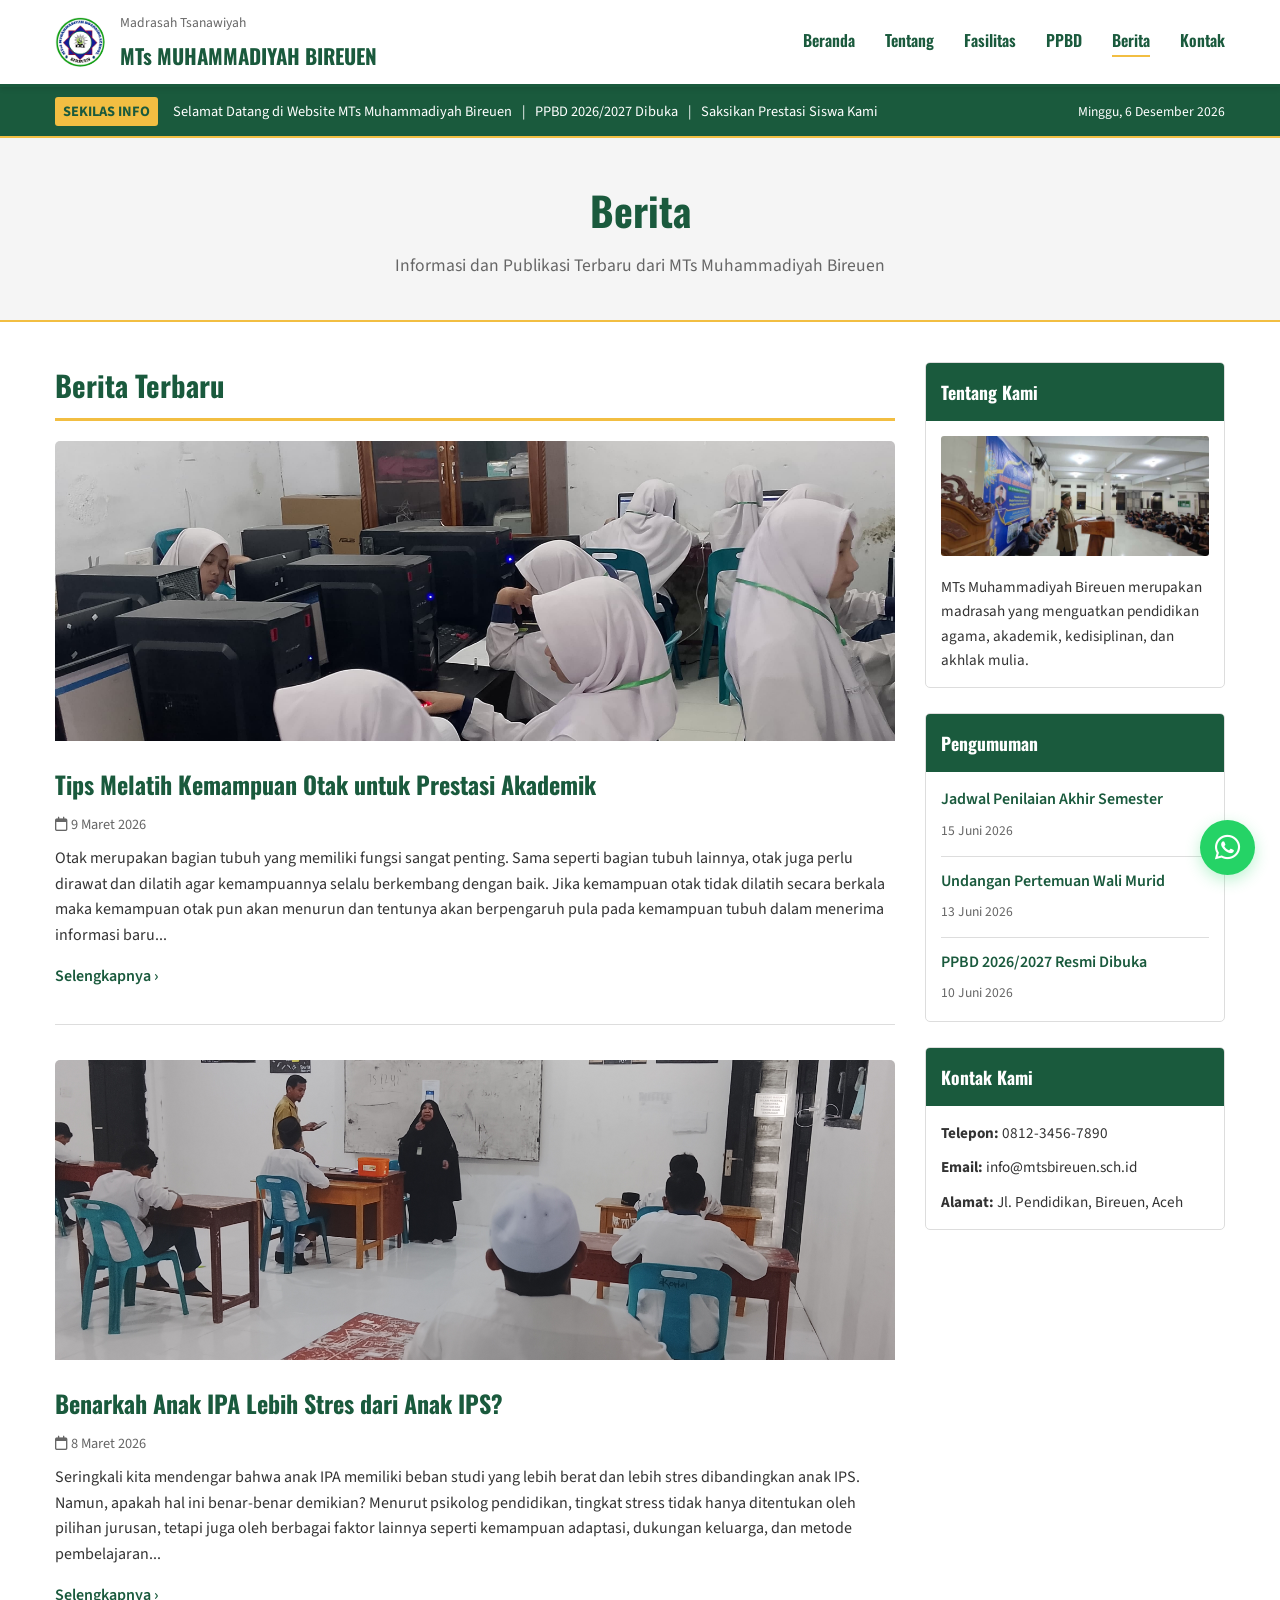
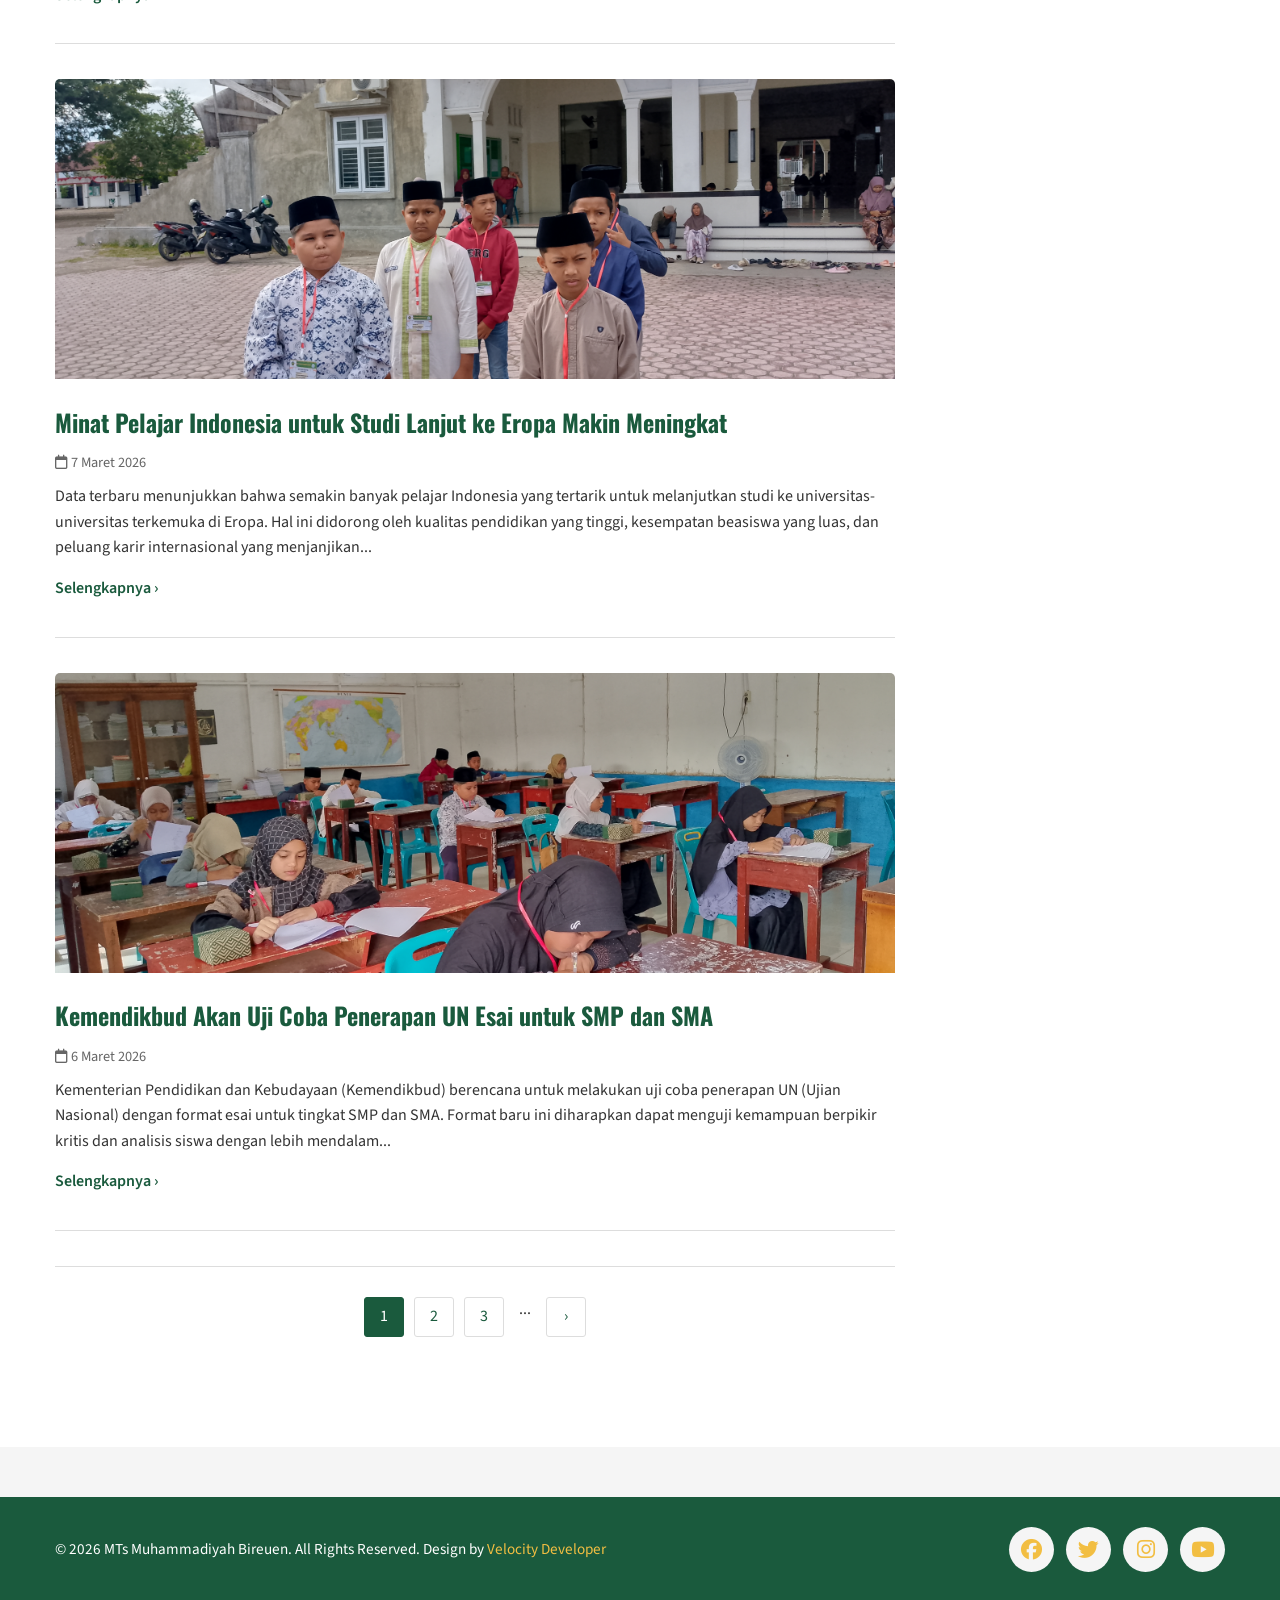
==== commit 90ad9a06: "Remove "Ekstrakurikuler" link from navigation and add facility images with descriptions for improved" ====
--- a/berita.html
+++ b/berita.html
@@ -4,192 +4,186 @@
     <meta charset="UTF-8">
     <meta name="viewport" content="width=device-width, initial-scale=1.0">
     <title>Berita | MTs Muhammadiyah Bireuen</title>
-    <meta name="description" content="Berita dan informasi MTs Muhammadiyah Bireuen.">
-    <link rel="preconnect" href="https://fonts.googleapis.com">
-    <link rel="preconnect" href="https://fonts.gstatic.com" crossorigin>
-    <link href="https://fonts.googleapis.com/css2?family=Oswald:wght@400;500;600;700&family=Source+Sans+3:wght@400;500;600;700&display=swap" rel="stylesheet">
-    <link rel="stylesheet" href="https://cdnjs.cloudflare.com/ajax/libs/font-awesome/6.5.2/css/all.min.css" crossorigin="anonymous" referrerpolicy="no-referrer">
     <link rel="stylesheet" href="style.css">
+    <link rel="stylesheet" href="https://cdnjs.cloudflare.com/ajax/libs/font-awesome/6.5.2/css/all.min.css">
+    <link href="https://fonts.googleapis.com/css2?family=Oswald:wght@400;700&family=Source+Sans+3:wght@400;600&display=swap" rel="stylesheet">
 </head>
 <body>
-    <div id="top" class="page-shell">
-        <header class="topbar">
-            <div class="container topbar-inner">
-                <div class="topbar-meta" aria-label="Informasi kontak sekolah">
-                    <span class="topbar-label"><i class="fa-solid fa-envelope"></i> mtsmuhammadiyah@hotmail.com</span>
-                    <span class="topbar-label"><i class="fa-solid fa-location-dot"></i> Jl. Putro Bungsu 02, Kota Juang, Bireuen</span>
-                    <span class="topbar-label"><i class="fa-solid fa-phone"></i> 0895-0521-1062</span>
+    <!-- NAVIGATION -->
+    <nav class="navbar">
+        <div class="container">
+            <div class="nav-content">
+                <div class="logo-section">
+                    <img src="Image/logo%20mts.png" alt="Logo MTs Muhammadiyah Bireuen" class="logo">
+                    <div class="school-info">
+                        <p class="school-type">Madrasah Tsanawiyah</p>
+                        <h1>MTs MUHAMMADIYAH BIREUEN</h1>
+                    </div>
                 </div>
-                <a class="utility-link" href="kontak.html">Lihat Tautan Kami</a>
+                <button class="nav-toggle" aria-label="Toggle Menu">
+                    <i class="fas fa-bars"></i>
+                </button>
+                <ul class="nav-menu">
+                    <li><a href="index.html">Beranda</a></li>
+                    <li><a href="tentang.html">Tentang</a></li>
+                    <li><a href="fasilitas.html">Fasilitas</a></li>
+                    <li><a href="ppbd.html">PPBD</a></li>
+                    <li><a href="berita.html" class="active">Berita</a></li>
+                    <li><a href="kontak.html">Kontak</a></li>
+                </ul>
             </div>
-        </header>
+        </div>
+    </nav>
 
-        <section class="identity-bar container">
-            <div class="identity-grid">
-                <img class="school-logo" src="Image/logo mts.png" alt="Logo MTs Muhammadiyah Bireuen">
-                <div>
-                <p class="eyebrow">Madrasah Tsanawiyah</p>
-                <h1>MTs MUHAMMADIYAH BIREUEN</h1>
-                <p class="tagline">Membentuk Generasi Islami, Cerdas, Berkarakter, dan Siap Menjadi Kebanggaan Umat</p>
-                </div>
-                <div class="header-search">
-                    <form class="header-search-form" action="berita.html" method="get">
-                        <input type="search" placeholder="Search" aria-label="Search">
-                        <button type="submit">Search</button>
-                    </form>
+    <!-- TICKER INFO -->
+    <div class="ticker-info">
+        <div class="container">
+            <span class="ticker-label">SEKILAS INFO</span>
+            <div class="ticker-content">
+                <span>Selamat Datang di Website MTs Muhammadiyah Bireuen</span>
+                <span>|</span>
+                <span>PPBD 2026/2027 Dibuka</span>
+                <span>|</span>
+                <span>Saksikan Prestasi Siswa Kami</span>
+            </div>
+            <span class="ticker-date" id="info-date"></span>
+        </div>
+    </div>
+
+    <!-- PAGE TITLE -->
+    <div class="page-title">
+        <h1>Berita</h1>
+        <p>Informasi dan Publikasi Terbaru dari MTs Muhammadiyah Bireuen</p>
+    </div>
+
+    <!-- MAIN CONTENT -->
+    <main class="main-container">
+        <div class="container">
+            <div class="layout-2col">
+                <!-- LEFT COLUMN -->
+                <article class="content-main">
+                    <section class="section">
+                        <h2 class="section-title">Berita Terbaru</h2>
+                        
+                        <article class="news-item">
+                            <div class="news-image">
+                                <img src="Image/IMG-20250421-WA0116.jpg" alt="Kegiatan belajar siswa">
+                            </div>
+                            <h3><a href="#">Tips Melatih Kemampuan Otak untuk Prestasi Akademik</a></h3>
+                            <p class="date"><i class="far fa-calendar"></i> 9 Maret 2026</p>
+                            <p>Otak merupakan bagian tubuh yang memiliki fungsi sangat penting. Sama seperti bagian tubuh lainnya, otak juga perlu dirawat dan dilatih agar kemampuannya selalu berkembang dengan baik. Jika kemampuan otak tidak dilatih secara berkala maka kemampuan otak pun akan menurun dan tentunya akan berpengaruh pula pada kemampuan tubuh dalam menerima informasi baru...</p>
+                            <a href="#" class="read-more">Selengkapnya ›</a>
+                        </article>
+
+                        <article class="news-item">
+                            <div class="news-image">
+                                <img src="Image/114874.jpg.jpeg" alt="Diskusi pelajar di kelas">
+                            </div>
+                            <h3><a href="#">Benarkah Anak IPA Lebih Stres dari Anak IPS?</a></h3>
+                            <p class="date"><i class="far fa-calendar"></i> 8 Maret 2026</p>
+                            <p>Seringkali kita mendengar bahwa anak IPA memiliki beban studi yang lebih berat dan lebih stres dibandingkan anak IPS. Namun, apakah hal ini benar-benar demikian? Menurut psikolog pendidikan, tingkat stress tidak hanya ditentukan oleh pilihan jurusan, tetapi juga oleh berbagai faktor lainnya seperti kemampuan adaptasi, dukungan keluarga, dan metode pembelajaran...</p>
+                            <a href="#" class="read-more">Selengkapnya ›</a>
+                        </article>
+
+                        <article class="news-item">
+                            <div class="news-image">
+                                <img src="Image/3512.jpg.jpeg" alt="Aktivitas akademik siswa">
+                            </div>
+                            <h3><a href="#">Minat Pelajar Indonesia untuk Studi Lanjut ke Eropa Makin Meningkat</a></h3>
+                            <p class="date"><i class="far fa-calendar"></i> 7 Maret 2026</p>
+                            <p>Data terbaru menunjukkan bahwa semakin banyak pelajar Indonesia yang tertarik untuk melanjutkan studi ke universitas-universitas terkemuka di Eropa. Hal ini didorong oleh kualitas pendidikan yang tinggi, kesempatan beasiswa yang luas, dan peluang karir internasional yang menjanjikan...</p>
+                            <a href="#" class="read-more">Selengkapnya ›</a>
+                        </article>
+
+                        <article class="news-item">
+                            <div class="news-image">
+                                <img src="Image/semangat%20belajar.jpg.jpeg" alt="Semangat belajar siswa madrasah">
+                            </div>
+                            <h3><a href="#">Kemendikbud Akan Uji Coba Penerapan UN Esai untuk SMP dan SMA</a></h3>
+                            <p class="date"><i class="far fa-calendar"></i> 6 Maret 2026</p>
+                            <p>Kementerian Pendidikan dan Kebudayaan (Kemendikbud) berencana untuk melakukan uji coba penerapan UN (Ujian Nasional) dengan format esai untuk tingkat SMP dan SMA. Format baru ini diharapkan dapat menguji kemampuan berpikir kritis dan analisis siswa dengan lebih mendalam...</p>
+                            <a href="#" class="read-more">Selengkapnya ›</a>
+                        </article>
+
+                        <!-- PAGINATION -->
+                        <div class="pagination">
+                            <a href="#" class="page-link active">1</a>
+                            <a href="#" class="page-link">2</a>
+                            <a href="#" class="page-link">3</a>
+                            <span class="page-dots">...</span>
+                            <a href="#" class="page-link">›</a>
+                        </div>
+                    </section>
+                </article>
+
+                <!-- RIGHT SIDEBAR -->
+                <aside class="sidebar">
+                    <div class="widget">
+                        <div class="widget-header">
+                            <h3>Tentang Kami</h3>
+                        </div>
+                        <div class="widget-body">
+                            <img src="Image/dauroh-baru.jpg" alt="Kegiatan MTs Muhammadiyah Bireuen" class="widget-logo">
+                            <p>MTs Muhammadiyah Bireuen merupakan madrasah yang menguatkan pendidikan agama, akademik, kedisiplinan, dan akhlak mulia.</p>
+                        </div>
+                    </div>
+
+                    <div class="widget">
+                        <div class="widget-header">
+                            <h3>Pengumuman</h3>
+                        </div>
+                        <div class="widget-body">
+                            <div class="announcement-list">
+                                <div class="announcement-item">
+                                    <a href="#">Jadwal Penilaian Akhir Semester</a>
+                                    <span class="date">15 Juni 2026</span>
+                                </div>
+                                <div class="announcement-item">
+                                    <a href="#">Undangan Pertemuan Wali Murid</a>
+                                    <span class="date">13 Juni 2026</span>
+                                </div>
+                                <div class="announcement-item">
+                                    <a href="#">PPBD 2026/2027 Resmi Dibuka</a>
+                                    <span class="date">10 Juni 2026</span>
+                                </div>
+                            </div>
+                        </div>
+                    </div>
+
+                    <div class="widget">
+                        <div class="widget-header">
+                            <h3>Kontak Kami</h3>
+                        </div>
+                        <div class="widget-body">
+                            <p><strong>Telepon:</strong> 0812-3456-7890</p>
+                            <p><strong>Email:</strong> info@mtsbireuen.sch.id</p>
+                            <p><strong>Alamat:</strong> Jl. Pendidikan, Bireuen, Aceh</p>
+                        </div>
+                    </div>
+                </aside>
+            </div>
+        </div>
+    </main>
+
+    <!-- FOOTER -->
+    <footer class="footer">
+        <div class="container">
+            <div class="footer-content">
+                <p>&copy; 2026 MTs Muhammadiyah Bireuen. All Rights Reserved. Design by <a href="#">Velocity Developer</a></p>
+                <div class="social-links">
+                    <a href="#" title="Facebook"><i class="fab fa-facebook"></i></a>
+                    <a href="#" title="Twitter"><i class="fab fa-twitter"></i></a>
+                    <a href="#" title="Instagram"><i class="fab fa-instagram"></i></a>
+                    <a href="#" title="YouTube"><i class="fab fa-youtube"></i></a>
                 </div>
             </div>
-        </section>
+        </div>
+    </footer>
 
-        <div class="nav-wrap container">
-            <a class="home-link" href="index.html" aria-label="Beranda">
-                <i class="fa-solid fa-house"></i>
-            </a>
-            <button class="menu-toggle" type="button" aria-expanded="false" aria-controls="site-nav" aria-label="Buka menu navigasi">
-                <span></span>
-                <span></span>
-                <span></span>
-            </button>
-            <nav id="site-nav" class="site-nav" aria-label="Navigasi utama">
-                <a href="index.html">Home</a>
-                <a href="profil.html">Profil</a>
-                <a class="active" href="berita.html">Berita</a>
-                <a href="pengumuman.html">Pengumuman</a>
-                <a href="ppdb.html">PPDB</a>
-                <a href="GTK dan staff.html">GTK dan Staff</a>
-                <a href="galeri.html">Galeri</a>
-                <a href="kontak.html">Kontak</a>
-            </nav>
-            <button class="search-toggle" type="button" aria-expanded="false" aria-controls="search-panel" aria-label="Buka pencarian">
-                <i class="fa-solid fa-magnifying-glass"></i>
-            </button>
-        </div>
-
-        <div id="search-panel" class="search-panel container" hidden>
-            <form class="search-form">
-                <input type="search" placeholder="Cari berita atau pengumuman madrasah..." aria-label="Cari berita sekolah">
-                <button type="submit">Cari</button>
-            </form>
-        </div>
-
-        <main>
-            <section class="page-banner container">
-                <div class="page-banner-content">
-                    <h2>Berita dan Informasi</h2>
-                    <p>Halaman ini memuat kabar terbaru seputar pembelajaran, pengumuman, kegiatan siswa, dan penguatan program madrasah.</p>
-                </div>
-            </section>
-
-            <section class="container gallery-full">
-                <div class="external-news-link external-news-link-page">
-                    <a href="https://kabarbireuen.com/topik/mbs-bireuen/" target="_blank" rel="noreferrer">Kunjungi berita eksternal MBS Bireuen di Kabar Bireuen</a>
-                </div>
-                <div class="article-grid">
-                    <article class="article-card">
-                        <a class="news-media-link" href="https://suaraaisyiyah.id/santri-mbs-bireuen-buka-puasa-bersama-di-ruangan-terbuka/" target="_blank" rel="noreferrer">
-                            <img src="https://suaraaisyiyah.id/wp-content/uploads/2022/08/MBS-Bireuen.jpeg" alt="Santri MBS Bireuen buka puasa bersama di ruangan terbuka">
-                        </a>
-                        <div class="article-card-body">
-                            <h3><a href="https://suaraaisyiyah.id/santri-mbs-bireuen-buka-puasa-bersama-di-ruangan-terbuka/" target="_blank" rel="noreferrer">Santri MBS Bireuen Buka Puasa Bersama di Ruangan Terbuka</a></h3>
-                            <span class="article-meta">9 Agustus 2022</span>
-                            <p>Sebanyak 360 santri Muhammadiyah Boarding School Kabupaten Bireuen melaksanakan kegiatan buka puasa bersama di halaman Masjid At-Taqwa Muhammadiyah Bireuen sebagai bentuk pembiasaan amalan sunnah Asyura.</p>
-                            <a class="read-more-link" href="https://suaraaisyiyah.id/santri-mbs-bireuen-buka-puasa-bersama-di-ruangan-terbuka/" target="_blank" rel="noreferrer">Baca selengkapnya</a>
-                        </div>
-                    </article>
-                    <article class="article-card">
-                        <a class="news-media-link" href="https://logis.id/baca/mbs-bireuen-gelar-wisuda-purna-siswa-kelima/" target="_blank" rel="noreferrer">
-                            <img src="https://logis.id/wp-content/uploads/2023/06/1685763118116634-0_11zon.jpg" alt="Wisuda purna siswa kelima MBS Bireuen">
-                        </a>
-                        <div class="article-card-body">
-                            <h3><a href="https://logis.id/baca/mbs-bireuen-gelar-wisuda-purna-siswa-kelima/" target="_blank" rel="noreferrer">MBS Bireuen Gelar Wisuda Purna Siswa Kelima</a></h3>
-                            <span class="article-meta">3 Juni 2023</span>
-                            <p>Wisuda purna siswa ke-5 MBS Bireuen berlangsung di Masjid Taqwa Muhammadiyah Bireuen dan dihadiri pimpinan wilayah, tokoh daerah, dewan guru, serta orang tua atau wali santri.</p>
-                            <a class="read-more-link" href="https://logis.id/baca/mbs-bireuen-gelar-wisuda-purna-siswa-kelima/" target="_blank" rel="noreferrer">Baca selengkapnya</a>
-                        </div>
-                    </article>
-                    <article class="article-card">
-                        <a class="news-media-link" href="https://kabarbireuen.com/persiapan-lomba-gerak-jalan-indah-anggota-kodim-bireuen-latih-siswa-mbs/" target="_blank" rel="noreferrer">
-                            <img src="https://kabarbireuen.com/wp-content/uploads/2023/07/WhatsApp-Image-2023-07-31-at-15.53.52.jpeg" alt="Persiapan lomba gerak jalan indah siswa MBS Bireuen">
-                        </a>
-                        <div class="article-card-body">
-                            <h3><a href="https://kabarbireuen.com/persiapan-lomba-gerak-jalan-indah-anggota-kodim-bireuen-latih-siswa-mbs/" target="_blank" rel="noreferrer">Persiapan Lomba Gerak Jalan Indah, Anggota Kodim Bireuen Latih Siswa MBS</a></h3>
-                            <span class="article-meta">31 Juli 2023</span>
-                            <p>Dua anggota Kodim 0111/Bireuen melatih puluhan siswa MBS Bireuen tentang peraturan baris berbaris untuk persiapan mengikuti lomba gerak jalan indah.</p>
-                            <a class="read-more-link" href="https://kabarbireuen.com/persiapan-lomba-gerak-jalan-indah-anggota-kodim-bireuen-latih-siswa-mbs/" target="_blank" rel="noreferrer">Baca selengkapnya</a>
-                        </div>
-                    </article>
-                </div>
-            </section>
-
-            <section class="container page-content">
-                <div>
-                    <article class="timeline-card">
-                        <h3>Pengumuman Penting</h3>
-                        <ol>
-                            <li>Jadwal penilaian akhir semester diumumkan kepada seluruh siswa sesuai kelas masing-masing.</li>
-                            <li>Rapat wali murid akan dilaksanakan untuk memperkuat sinergi pembinaan siswa di sekolah dan rumah.</li>
-                            <li>Informasi PPDB dapat diperoleh melalui halaman kontak atau langsung ke madrasah.</li>
-                        </ol>
-                    </article>
-                </div>
-                <aside>
-                    <article class="side-card">
-                        <h3>Topik Populer</h3>
-                        <ul class="simple-list">
-                            <li>Pembelajaran aktif</li>
-                            <li>Penguatan akhlak</li>
-                            <li>Literasi siswa</li>
-                            <li>PPDB</li>
-                            <li>Kegiatan siswa</li>
-                        </ul>
-                    </article>
-                </aside>
-            </section>
-        </main>
-
-        <footer class="footer">
-            <div class="container footer-grid">
-                <section>
-                    <h3>Tentang Sekolah</h3>
-                    <p>MTs Muhammadiyah Bireuen merupakan madrasah yang menguatkan pendidikan agama, akademik, kedisiplinan, dan akhlak mulia untuk menyiapkan generasi yang bermanfaat.</p>
-                </section>
-                <section>
-                    <h3>Link</h3>
-                    <ul>
-                        <li><a href="index.html">Home</a></li>
-                        <li><a href="profil.html">Profil</a></li>
-                        <li><a href="berita.html">Berita</a></li>
-                        <li><a href="pengumuman.html">Pengumuman</a></li>
-                        <li><a href="ppdb.html">PPDB</a></li>
-                        <li><a href="GTK dan staff.html">GTK dan Staff</a></li>
-                        <li><a href="galeri.html">Galeri</a></li>
-                        <li><a href="kontak.html">Kontak</a></li>
-                    </ul>
-                </section>
-                <section>
-                    <h3>Pos Terbaru</h3>
-                    <ul>
-                        <li><a href="berita.html">Penguatan Pembelajaran Terpadu</a></li>
-                        <li><a href="berita.html">Gerakan Literasi Pagi</a></li>
-                        <li><a href="berita.html">PPDB Resmi Dibuka</a></li>
-                        <li><a href="berita.html">Ekstrakurikuler dan Pembinaan Siswa</a></li>
-                    </ul>
-                </section>
-                <section>
-                    <h3>Lokasi Sekolah</h3>
-                    <p>Jl. Putro Bungsu 02, Gampong Geulanggang Baro, Kota Juang, Bireuen</p>
-                    <p>Email: mtsmuhammadiyah@hotmail.com</p>
-                    <p>Telp: 089505211062</p>
-                </section>
-            </div>
-            <div class="copyright">
-                <div class="container copyright-inner">
-                    <p>Copyright © 2026 MTs Muhammadiyah Bireuen</p>
-                    <a href="#top" aria-label="Kembali ke atas"><i class="fa-solid fa-arrow-up"></i></a>
-                </div>
-            </div>
-        </footer>
-    </div>
+    <!-- WHATSAPP BUTTON -->
+    <a href="https://api.whatsapp.com/send?phone=6281234567890" target="_blank" class="whatsapp-btn" title="Butuh Bantuan?">
+        <i class="fab fa-whatsapp"></i>
+    </a>
 
     <script src="script.js"></script>
 </body>
--- a/style.css
+++ b/style.css
@@ -1,1297 +1,1251 @@
+/* ================== RESET & BASE ================== */
+* {
+    margin: 0;
+    padding: 0;
+    box-sizing: border-box;
+}
+
+html, body {
+    height: 100%;
+}
+
+body {
+    font-family: 'Source Sans 3', sans-serif;
+    line-height: 1.6;
+    color: #333;
+    background-color: #f5f5f5;
+}
+
+/* ================== VARIABLES ================== */
 :root {
-    --teal: #2f537d;
-    --navy: #274768;
-    --orange: #f2be42;
-    --orange-deep: #d19a20;
-    --sand: #f1f3f6;
-    --paper: #ffffff;
-    --text: #273240;
-    --muted: #6f7b88;
-    --shadow: 0 18px 40px rgba(17, 35, 62, 0.12);
-    --radius: 2px;
-}
-
-* {
-    box-sizing: border-box;
-}
-
-html {
-    scroll-behavior: smooth;
-}
-
-body {
+    --primary-color: #1a5a3d;
+    --secondary-color: #f2be42;
+    --accent-color: #d63031;
+    --light-bg: #f5f5f5;
+    --border-color: #ddd;
+    --text-dark: #333;
+    --text-muted: #666;
+    --success: #27ae60;
+    --warning: #f39c12;
+    --info: #3498db;
+    --error: #e74c3c;
+}
+
+/* ================== TYPOGRAPHY ================== */
+h1, h2, h3, h4, h5, h6 {
+    font-family: 'Oswald', sans-serif;
+    font-weight: 700;
+    margin-bottom: 10px;
+    color: var(--primary-color);
+}
+
+h1 { font-size: 2.5rem; }
+h2 { font-size: 2rem; }
+h3 { font-size: 1.5rem; }
+h4 { font-size: 1.25rem; }
+h5 { font-size: 1.1rem; }
+h6 { font-size: 1rem; }
+
+p {
+    margin-bottom: 15px;
+}
+
+a {
+    color: var(--primary-color);
+    text-decoration: none;
+    transition: color 0.3s ease;
+}
+
+a:hover {
+    color: var(--secondary-color);
+}
+
+/* ================== LAYOUT ================== */
+.container {
+    max-width: 1200px;
+    margin: 0 auto;
+    padding: 0 15px;
+}
+
+/* ================== NAVIGATION ================== */
+.navbar {
+    background: white;
+    border-bottom: 3px solid var(--primary-color);
+    position: sticky;
+    top: 0;
+    z-index: 1000;
+    box-shadow: 0 2px 5px rgba(0, 0, 0, 0.1);
+}
+
+.nav-content {
+    display: flex;
+    justify-content: space-between;
+    align-items: center;
+    padding: 12px 0;
+}
+
+.logo-section {
+    display: flex;
+    align-items: center;
+    gap: 15px;
+    flex: 1;
+}
+
+.logo {
+    width: 50px;
+    height: 50px;
+    border-radius: 50%;
+    object-fit: cover;
+}
+
+.school-info p {
     margin: 0;
-    font-family: "Source Sans 3", sans-serif;
-    background: linear-gradient(180deg, #eef2f7 0%, #f7f9fc 120px, #f7f9fc 100%);
-    color: var(--text);
-}
-
-p {
-    color: inherit;
-}
-
-img {
+    font-size: 0.85rem;
+    color: var(--text-muted);
+}
+
+.school-info h1 {
+    font-size: 1.3rem;
+    margin: 5px 0 0 0;
+}
+
+.nav-menu {
+    display: flex;
+    list-style: none;
+    gap: 30px;
+}
+
+.nav-menu a {
+    font-family: 'Oswald', sans-serif;
+    font-weight: 600;
+    position: relative;
+    padding-bottom: 5px;
+}
+
+.nav-menu a::after {
+    content: '';
+    position: absolute;
+    bottom: 0;
+    left: 0;
+    width: 0;
+    height: 2px;
+    background: var(--secondary-color);
+    transition: width 0.3s ease;
+}
+
+.nav-menu a:hover::after,
+.nav-menu a.active::after {
+    width: 100%;
+}
+
+.nav-toggle {
+    display: none;
+    background: none;
+    border: none;
+    cursor: pointer;
+    font-size: 1.5rem;
+    color: var(--primary-color);
+}
+
+/* ================== TICKER INFO ================== */
+.ticker-info {
+    background: var(--primary-color);
+    color: white;
+    padding: 10px 0;
+    border-bottom: 2px solid var(--secondary-color);
+}
+
+.ticker-info .container {
+    display: flex;
+    align-items: center;
+    gap: 15px;
+    font-size: 0.9rem;
+    flex-wrap: wrap;
+}
+
+.ticker-label {
+    background: var(--secondary-color);
+    color: var(--primary-color);
+    padding: 3px 8px;
+    border-radius: 3px;
+    font-weight: bold;
+    white-space: nowrap;
+}
+
+.ticker-content {
+    flex: 1;
+    display: flex;
+    gap: 10px;
+    flex-wrap: wrap;
+}
+
+.ticker-date {
+    font-size: 0.85rem;
+    white-space: nowrap;
+}
+
+/* ================== HERO BANNER ================== */
+.hero-banner {
+    position: relative;
+    height: 400px;
+    overflow: hidden;
+}
+
+.hero-image {
+    width: 100%;
+    height: 100%;
+    object-fit: cover;
+}
+
+.hero-overlay {
+    position: absolute;
+    top: 0;
+    left: 0;
+    width: 100%;
+    height: 100%;
+    background: rgba(26, 90, 61, 0.7);
+    display: flex;
+    flex-direction: column;
+    justify-content: center;
+    align-items: center;
+    text-align: center;
+    color: white;
+}
+
+.hero-overlay h2 {
+    font-size: 3rem;
+    margin-bottom: 10px;
+    color: white;
+}
+
+.hero-overlay p {
+    font-size: 1.3rem;
+    margin: 0;
+}
+
+/* ================== PAGE TITLE ================== */
+.page-title {
+    background: var(--light-bg);
+    padding: 40px 0;
+    text-align: center;
+    border-bottom: 2px solid var(--secondary-color);
+}
+
+.page-title h1 {
+    font-size: 2.5rem;
+    margin-bottom: 10px;
+}
+
+.page-title p {
+    font-size: 1.1rem;
+    color: var(--text-muted);
+    margin: 0;
+}
+
+/* ================== MAIN CONTENT ================== */
+.main-container {
+    padding: 40px 0;
+    background: white;
+    min-height: calc(100vh - 300px);
+}
+
+.layout-2col {
+    display: grid;
+    grid-template-columns: 1fr 300px;
+    gap: 30px;
+}
+
+/* ================== SECTIONS ================== */
+.section {
+    margin-bottom: 40px;
+    padding-bottom: 30px;
+    border-bottom: 1px solid var(--border-color);
+}
+
+.section:last-child {
+    border-bottom: none;
+}
+
+.section-title {
+    font-size: 1.8rem;
+    margin-bottom: 20px;
+    padding-bottom: 10px;
+    border-bottom: 3px solid var(--secondary-color);
+}
+
+/* ================== FEATURED NEWS ================== */
+.featured-news {
+    display: grid;
+    grid-template-columns: 1fr 1fr;
+    gap: 20px;
+    background: var(--light-bg);
+    padding: 20px;
+    border-radius: 5px;
+    border-left: 5px solid var(--secondary-color);
+}
+
+.featured-image {
+    width: 100%;
+    height: 250px;
+    object-fit: cover;
+    border-radius: 3px;
+}
+
+.featured-content h3 {
+    font-size: 1.4rem;
+    margin-bottom: 10px;
+}
+
+.featured-content a {
+    color: var(--primary-color);
+}
+
+.date {
+    color: var(--text-muted);
+    font-size: 0.9rem;
+    margin-bottom: 10px;
+}
+
+.excerpt {
+    line-height: 1.6;
+    margin-bottom: 15px;
+}
+
+.read-more {
+    display: inline-block;
+    color: var(--primary-color);
+    font-weight: 600;
+    transition: color 0.3s ease;
+}
+
+.read-more:hover {
+    color: var(--secondary-color);
+}
+
+/* ================== ARTICLES LIST ================== */
+.articles-list {
+    display: flex;
+    flex-direction: column;
+    gap: 25px;
+}
+
+.article-item {
+    padding-bottom: 25px;
+    border-bottom: 1px solid var(--border-color);
+}
+
+.article-item:last-child {
+    border-bottom: none;
+    padding-bottom: 0;
+}
+
+.article-item h3 {
+    font-size: 1.3rem;
+    margin-bottom: 10px;
+}
+
+.article-item h3 a {
+    color: var(--primary-color);
+    transition: color 0.3s ease;
+}
+
+.article-item h3 a:hover {
+    color: var(--secondary-color);
+}
+
+/* ================== NEWS ITEMS ================== */
+.news-item {
+    margin-bottom: 35px;
+    padding-bottom: 35px;
+    border-bottom: 1px solid var(--border-color);
+}
+
+.news-item:last-child {
+    border-bottom: none;
+}
+
+.news-image {
+    margin-bottom: 15px;
+    border-radius: 5px;
+    overflow: hidden;
+}
+
+.news-image img {
+    width: 100%;
+    height: 300px;
+    object-fit: cover;
+    transition: transform 0.3s ease;
+}
+
+.news-image img:hover {
+    transform: scale(1.05);
+}
+
+/* ================== SIDEBAR ================== */
+.sidebar {
+    display: flex;
+    flex-direction: column;
+    gap: 25px;
+}
+
+.widget {
+    background: white;
+    border: 1px solid var(--border-color);
+    border-radius: 5px;
+    overflow: hidden;
+}
+
+.widget-header {
+    background: var(--primary-color);
+    color: white;
+    padding: 15px;
+}
+
+.widget-header h3 {
+    margin: 0;
+    font-size: 1.1rem;
+    color: white;
+}
+
+.widget-body {
+    padding: 15px;
+}
+
+.widget-logo {
+    width: 100%;
+    height: 120px;
+    object-fit: cover;
+    margin-bottom: 10px;
+    border-radius: 3px;
+}
+
+.widget-body p {
+    font-size: 0.95rem;
+    margin-bottom: 10px;
+}
+
+.widget-body p:last-child {
+    margin-bottom: 0;
+}
+
+.btn-text {
+    display: inline-block;
+    color: var(--primary-color);
+    font-weight: 600;
+    margin-top: 10px;
+    transition: color 0.3s ease;
+}
+
+.btn-text:hover {
+    color: var(--secondary-color);
+}
+
+/* ================== ANNOUNCEMENT LIST ================== */
+.announcement-list {
+    display: flex;
+    flex-direction: column;
+    gap: 12px;
+}
+
+.announcement-item {
+    padding-bottom: 12px;
+    border-bottom: 1px solid var(--border-color);
+}
+
+.announcement-item:last-child {
+    border-bottom: none;
+    padding-bottom: 0;
+}
+
+.announcement-item a {
     display: block;
-    max-width: 100%;
-}
-
-a {
-    color: inherit;
-    text-decoration: none;
-}
-
-button,
-input {
-    font: inherit;
-}
-
-.container {
-    width: min(1120px, calc(100% - 40px));
-    margin: 0 auto;
-}
-
-.page-shell {
+    font-weight: 600;
+    color: var(--primary-color);
+    margin-bottom: 5px;
+}
+
+.announcement-item .date {
+    font-size: 0.85rem;
+    color: var(--text-muted);
+}
+
+/* ================== PHOTO GALLERY ================== */
+.photo-grid {
+    display: grid;
+    grid-template-columns: repeat(3, minmax(0, 1fr));
+    gap: 15px;
+}
+
+.photo-card {
+    margin: 0;
+    border-radius: 6px;
     overflow: hidden;
-}
-
-.topbar {
-    background: #2f537d;
-    color: #e9f0f8;
-    border-bottom: 1px solid rgba(255, 255, 255, 0.18);
-}
-
-.topbar-inner {
+    border: 1px solid var(--border-color);
+    background: var(--light-bg);
+}
+
+.photo-card img {
+    width: 100%;
+    height: 180px;
+    object-fit: cover;
+    display: block;
+    transition: transform 0.35s ease;
+}
+
+.photo-card:hover img {
+    transform: scale(1.05);
+}
+
+/* ================== GRID LAYOUTS ================== */
+.facilities-grid,
+.values-grid,
+.extracurricular-grid {
+    display: grid;
+    grid-template-columns: repeat(auto-fit, minmax(250px, 1fr));
+    gap: 20px;
+    margin-bottom: 20px;
+}
+
+/* ================== CARDS ================== */
+.facility-card,
+.value-card,
+.extracurricular-card,
+.contact-card {
+    background: white;
+    border: 1px solid var(--border-color);
+    padding: 25px;
+    text-align: center;
+    border-radius: 5px;
+    transition: all 0.3s ease;
+}
+
+.facility-card:hover,
+.value-card:hover,
+.extracurricular-card:hover,
+.contact-card:hover {
+    box-shadow: 0 5px 15px rgba(0, 0, 0, 0.1);
+    transform: translateY(-5px);
+}
+
+.description-photo {
+    width: 100%;
+    height: 150px;
+    object-fit: cover;
+    border-radius: 4px;
+    margin-bottom: 12px;
+    border: 1px solid var(--border-color);
+}
+
+.facility-card i,
+.value-card i,
+.extracurricular-card i,
+.contact-card i {
+    font-size: 2.5rem;
+    color: var(--secondary-color);
+    margin-bottom: 15px;
+}
+
+.facility-card h4,
+.value-card h4,
+.extracurricular-card h4,
+.contact-card h4 {
+    margin-bottom: 10px;
+}
+
+.facility-card p,
+.value-card p,
+.extracurricular-card p,
+.contact-card p {
+    font-size: 0.95rem;
+    color: var(--text-muted);
+    margin-bottom: 0;
+}
+
+.schedule {
+    display: block;
+    margin-top: 10px;
+    font-size: 0.85rem;
+    color: var(--primary-color);
+    font-weight: 600;
+}
+
+/* ================== VISION & MISSION ================== */
+.row {
+    display: grid;
+    grid-template-columns: 1fr 1fr;
+    gap: 30px;
+}
+
+.col-half {
+    flex: 1;
+}
+
+.vision-box,
+.mission-box {
+    background: var(--light-bg);
+    padding: 25px;
+    border-radius: 5px;
+    border-left: 5px solid var(--secondary-color);
+}
+
+.vision-box h3,
+.mission-box h3 {
+    color: var(--primary-color);
+    margin-bottom: 15px;
+}
+
+.mission-box ul {
+    list-style: none;
+    padding: 0;
+}
+
+.mission-box li {
+    padding: 8px 0;
+    color: var(--text-muted);
+}
+
+.mission-box i {
+    color: var(--success);
+    margin-right: 10px;
+}
+
+/* ================== TABLES ================== */
+.schedule-table {
+    width: 100%;
+    border-collapse: collapse;
+    margin-top: 15px;
+}
+
+.schedule-table tr {
+    border-bottom: 1px solid var(--border-color);
+}
+
+.schedule-table td {
+    padding: 12px;
+}
+
+.schedule-table tr:hover {
+    background: var(--light-bg);
+}
+
+/* ================== REQUIREMENTS LIST ================== */
+.requirements-list {
+    list-style: none;
+    padding: 0;
+}
+
+.requirements-list li {
+    padding: 12px 0;
+    border-bottom: 1px solid var(--border-color);
+    color: var(--text-muted);
+}
+
+.requirements-list li:last-child {
+    border-bottom: none;
+}
+
+.requirements-list i {
+    color: var(--success);
+    margin-right: 10px;
+    font-size: 1.2rem;
+}
+
+/* ================== STEPS ================== */
+.steps-container {
+    display: grid;
+    grid-template-columns: repeat(auto-fit, minmax(250px, 1fr));
+    gap: 20px;
+    margin-top: 20px;
+}
+
+.step {
+    text-align: center;
+    padding: 25px;
+    background: var(--light-bg);
+    border-radius: 5px;
+    border-top: 5px solid var(--secondary-color);
+}
+
+.step-number {
+    width: 50px;
+    height: 50px;
+    background: var(--primary-color);
+    color: white;
+    border-radius: 50%;
     display: flex;
     align-items: center;
-    justify-content: space-between;
-    gap: 14px;
-    min-height: 36px;
-    font-size: 0.78rem;
-}
-
-.topbar-label {
-    display: inline-flex;
-    align-items: center;
-    gap: 6px;
-    letter-spacing: 0.01em;
-    white-space: nowrap;
-}
-
-.topbar-meta {
-    display: flex;
-    align-items: center;
-    gap: 14px;
-    min-width: 0;
-    overflow-x: auto;
-    scrollbar-width: none;
-}
-
-.topbar-meta::-webkit-scrollbar {
-    display: none;
-}
-
-.utility-link {
+    justify-content: center;
+    font-size: 1.5rem;
+    font-weight: bold;
+    margin: 0 auto 15px;
+}
+
+.step h4 {
+    color: var(--primary-color);
+    margin-bottom: 10px;
+}
+
+.step p {
+    font-size: 0.95rem;
+    color: var(--text-muted);
+    margin-bottom: 0;
+}
+
+/* ================== ALERTS ================== */
+.alert {
+    padding: 15px 20px;
+    margin-bottom: 25px;
+    border-radius: 5px;
+    border-left: 5px solid;
+    display: flex;
+    align-items: flex-start;
+    gap: 15px;
+}
+
+.alert i {
+    font-size: 1.3rem;
+    flex-shrink: 0;
+    margin-top: 3px;
+}
+
+.alert-info {
+    background: #e3f2fd;
+    border-left-color: var(--info);
+    color: #1565c0;
+}
+
+.alert-success {
+    background: #e8f5e9;
+    border-left-color: var(--success);
+    color: #2e7d32;
+}
+
+.alert-warning {
+    background: #fff3e0;
+    border-left-color: var(--warning);
+    color: #e65100;
+}
+
+.alert-error {
+    background: #ffebee;
+    border-left-color: var(--error);
+    color: #c62828;
+}
+
+/* ================== FORMS ================== */
+.contact-form {
+    margin-top: 20px;
+}
+
+.form-group {
+    margin-bottom: 20px;
+}
+
+.form-group label {
+    display: block;
+    margin-bottom: 8px;
+    font-weight: 600;
+    color: var(--primary-color);
+}
+
+.form-group input,
+.form-group textarea {
+    width: 100%;
+    padding: 10px;
+    border: 1px solid var(--border-color);
+    border-radius: 3px;
+    font-family: inherit;
+    font-size: 1rem;
+    transition: border-color 0.3s ease;
+}
+
+.form-group input:focus,
+.form-group textarea:focus {
+    outline: none;
+    border-color: var(--primary-color);
+    box-shadow: 0 0 5px rgba(26, 90, 61, 0.2);
+}
+
+/* ================== BUTTONS ================== */
+.btn {
+    display: inline-block;
+    padding: 12px 25px;
+    border-radius: 3px;
+    font-weight: 600;
+    text-align: center;
+    cursor: pointer;
+    transition: all 0.3s ease;
+    border: none;
+    font-size: 1rem;
+}
+
+.btn i {
+    margin-right: 8px;
+}
+
+.btn-primary {
+    background: var(--primary-color);
+    color: white;
+}
+
+.btn-primary:hover {
+    background: #134d2f;
+    box-shadow: 0 5px 15px rgba(26, 90, 61, 0.3);
+    transform: translateY(-2px);
+}
+
+.btn-secondary {
+    background: var(--secondary-color);
+    color: var(--primary-color);
+}
+
+.btn-secondary:hover {
+    background: #e6a820;
+}
+
+/* ================== CTA SECTION ================== */
+.cta-section {
+    text-align: center;
+    margin-top: 30px;
+    padding-top: 30px;
+    border-top: 1px solid var(--border-color);
+}
+
+/* ================== COST INFO ================== */
+.cost-info {
+    background: var(--light-bg);
+    padding: 25px;
+    border-radius: 5px;
+    border-left: 5px solid var(--secondary-color);
+}
+
+.cost-info p {
+    font-size: 1.1rem;
+    margin-bottom: 12px;
+}
+
+.cost-info strong {
+    color: var(--primary-color);
+}
+
+.cost-info .note {
+    font-size: 0.9rem;
+    color: var(--text-muted);
+    margin-top: 15px;
+    padding-top: 15px;
+    border-top: 1px solid var(--border-color);
+}
+
+.cost-info i {
+    margin-right: 8px;
+}
+
+/* ================== PAGINATION ================== */
+.pagination {
+    display: flex;
+    gap: 10px;
+    justify-content: center;
+    margin-top: 35px;
+    padding-top: 30px;
+    border-top: 1px solid var(--border-color);
+}
+
+.page-link {
     display: inline-flex;
     align-items: center;
     justify-content: center;
-    min-height: 26px;
-    padding: 0 12px;
-    background: #f6bd2e;
-    color: #1f2a35;
-    border-radius: 2px;
-    font-weight: 700;
-    white-space: nowrap;
-}
-
-.identity-bar {
-    background: #fff;
-    padding: 8px 18px;
-    margin-top: 0;
-    border: 1px solid #d7e1ed;
-    border-top: 0;
-    box-shadow: 0 6px 16px rgba(17, 35, 62, 0.08);
-}
-
-.identity-grid {
+    width: 40px;
+    height: 40px;
+    border: 1px solid var(--border-color);
+    border-radius: 3px;
+    color: var(--primary-color);
+    transition: all 0.3s ease;
+}
+
+.page-link:hover,
+.page-link.active {
+    background: var(--primary-color);
+    color: white;
+    border-color: var(--primary-color);
+}
+
+.page-dots {
+    padding: 0 5px;
+}
+
+/* ================== VISITOR STATS ================== */
+.visitor-stats {
     display: grid;
-    grid-template-columns: 78px 1fr minmax(180px, 260px);
-    gap: 10px;
-    align-items: center;
-}
-
-.school-logo {
-    width: 56px;
-    aspect-ratio: 1;
-    object-fit: contain;
-}
-
-.eyebrow {
-    margin: 0 0 2px;
-    color: #557ca5;
-    text-transform: uppercase;
-    letter-spacing: 0.09em;
-    font-weight: 700;
-    font-size: 0.62rem;
-}
-
-.identity-bar h1 {
-    margin: 0;
-    color: #2f537d;
-    font-family: "Oswald", sans-serif;
-    font-size: clamp(1rem, 2.2vw, 1.7rem);
-    line-height: 1.05;
-    letter-spacing: 0.02em;
-}
-
-.tagline {
-    margin: 3px 0 0;
-    font-size: 0.64rem;
-    color: #6f7f90;
-}
-
-.header-search {
-    justify-self: end;
-    width: 100%;
-    max-width: 250px;
-}
-
-.header-search-form {
-    display: grid;
-    grid-template-columns: 1fr auto;
-    gap: 6px;
-}
-
-.header-search-form input {
-    min-height: 30px;
-    border: 1px solid #c8d4e2;
-    padding: 0 10px;
-    outline: none;
-}
-
-.header-search-form button {
-    min-height: 30px;
-    border: 0;
-    padding: 0 12px;
-    background: #2f537d;
-    color: #fff;
-    font-weight: 700;
-    cursor: pointer;
-}
-
-.nav-wrap {
-    margin-top: 0;
-    background: #f8fbff;
-    display: grid;
-    grid-template-columns: 56px 74px 1fr 56px;
-    align-items: stretch;
-    min-height: 46px;
-    position: relative;
-    border: 1px solid #d7e1ed;
-    border-top: 0;
-}
-
-.home-link,
-.search-toggle {
-    display: grid;
-    place-items: center;
-    background: #2f537d;
-    color: #fff;
-    font-size: 1rem;
-    border: 0;
-}
-
-.menu-toggle {
-    border: 0;
-    background: transparent;
-    display: inline-flex;
+    grid-template-columns: 1fr;
+    gap: 15px;
+}
+
+.stat-item {
+    padding: 15px;
+    background: var(--light-bg);
+    border-radius: 3px;
+    text-align: center;
+}
+
+.stat-label {
+    font-size: 0.85rem;
+    color: var(--text-muted);
+    margin-bottom: 8px;
+}
+
+.stat-value {
+    font-size: 1.8rem;
+    font-weight: bold;
+    color: var(--primary-color);
+}
+
+/* ================== SOCIAL LINKS ================== */
+.social-links,
+.social-links-widget {
+    display: flex;
+    gap: 12px;
+    justify-content: center;
+}
+
+.social-links-widget {
     flex-direction: column;
-    justify-content: center;
-    gap: 10px;
-    padding: 0 18px;
-    cursor: pointer;
-}
-
-.menu-toggle span {
-    display: block;
-    width: 32px;
-    height: 2px;
-    background: #2f537d;
-}
-
-.site-nav {
-    display: flex;
-    align-items: center;
-    gap: 18px;
-    color: #2f537d;
-    font-size: 0.92rem;
-    font-weight: 700;
-    padding-right: 20px;
-    flex-wrap: wrap;
-}
-
-.site-nav a {
-    position: relative;
-    padding: 6px 0;
-}
-
-.site-nav a::after {
-    content: "";
-    position: absolute;
-    left: 0;
-    bottom: -3px;
-    width: 100%;
-    height: 2px;
-    background: #f6bd2e;
-    transform: scaleX(0);
-    transform-origin: left;
-    transition: transform 0.25s ease;
-}
-
-.site-nav a:hover::after,
-.site-nav a:focus-visible::after,
-.site-nav a.active::after {
-    transform: scaleX(1);
-}
-
-.search-panel {
-    background: #fff;
-    border: 1px solid #d7e1ed;
-    border-top: 0;
-    box-shadow: var(--shadow);
-}
-
-.search-form {
-    display: flex;
-    gap: 12px;
-    padding: 18px;
-}
-
-.search-form input {
-    flex: 1;
-    border: 1px solid #d8dde4;
-    padding: 14px 16px;
-    outline: none;
-}
-
-.search-form button,
-.cta-button {
-    border: 0;
-    background: var(--navy);
-    color: #fff;
-    padding: 14px 22px;
-    font-weight: 700;
-    cursor: pointer;
-}
-
-.hero {
-    margin-top: 56px;
-}
-
-.slider {
-    position: relative;
-    min-height: 520px;
-    overflow: hidden;
-    background: #d8a422;
-}
-
-.slide {
-    position: absolute;
-    inset: 0;
-    opacity: 0;
-    pointer-events: none;
-    transition: opacity 0.5s ease;
-}
-
-.slide.is-active {
-    opacity: 1;
-    pointer-events: auto;
-}
-
-.slide img,
-.slide-overlay {
-    position: absolute;
-    inset: 0;
-    width: 100%;
-    height: 100%;
-}
-
-.slide img {
-    object-fit: cover;
-}
-
-.slide-overlay {
-    background: linear-gradient(90deg, rgba(56, 37, 8, 0.75) 0%, rgba(56, 37, 8, 0.25) 38%, rgba(56, 37, 8, 0.02) 100%);
-}
-
-.slide-content {
-    position: relative;
-    z-index: 1;
-    display: flex;
-    flex-direction: column;
-    justify-content: flex-end;
-    gap: 8px;
-    height: 100%;
-    padding: 54px 56px;
-    color: #fff;
-}
-
-.slide-category {
-    align-self: flex-start;
-    background: linear-gradient(90deg, rgba(242, 190, 66, 0.95), rgba(209, 154, 32, 0.95));
-    color: #273240;
-    padding: 8px 22px;
-    font-family: "Oswald", sans-serif;
-    font-size: 0.9rem;
-    font-style: italic;
-    text-transform: uppercase;
-    clip-path: polygon(0 0, 100% 0, 88% 100%, 0 100%);
-}
-
-.slide-date {
-    margin: 0;
-    font-size: 0.95rem;
-    opacity: 0.92;
-}
-
-.slide h2 {
-    margin: 0;
-    max-width: 720px;
-    font-size: clamp(2.2rem, 4vw, 4rem);
-    line-height: 1.05;
-    font-weight: 600;
-}
-
-.headline-pill {
-    font-size: 0.68rem;
-    background: rgba(39, 71, 104, 0.9);
-    color: #fff;
-    border-left: 4px solid var(--orange);
-    padding: 6px 8px;
-    border-radius: 6px;
-    display: inline-block;
-    max-width: 360px;
-    line-height: 1.25;
-}
-
-.slider-actions {
-    position: absolute;
-    right: 42px;
-    bottom: 32px;
-    z-index: 2;
-    display: flex;
-    gap: 14px;
-}
-
-.slider-button {
-    width: 68px;
-    height: 68px;
-    border: 0;
-    background: var(--navy);
-    color: #fff;
-    font-size: 1.65rem;
-    cursor: pointer;
-}
-
-.content {
-    display: grid;
-    grid-template-columns: minmax(0, 1.7fr) minmax(280px, 0.9fr);
-    gap: 36px;
-    padding: 54px 0 0;
-}
-
-.panel-section,
-.sidebar-card,
-.gallery-section,
-.footer-grid,
-.identity-bar,
-.slider {
-    box-shadow: var(--shadow);
-}
-
-.panel-section,
-.sidebar-card,
-.gallery-section {
-    background: var(--paper);
-    border: 1px solid #d8e1ec;
-    border-top: 4px solid var(--navy);
-}
-
-.section-heading,
-.sidebar-title {
-    display: flex;
-    align-items: center;
-    justify-content: space-between;
-    gap: 20px;
-    position: relative;
-    padding: 18px 26px;
-    overflow: hidden;
-    border-bottom: 1px solid #e5ebf3;
-}
-
-.section-heading::before,
-.sidebar-title::before {
-    content: "";
-    position: absolute;
-    inset: 0 auto 0 0;
-    width: min(58%, 360px);
-    background: #315679;
-    clip-path: polygon(0 0, 88% 0, 100% 100%, 0 100%);
-}
-
-.section-heading h2,
-.sidebar-title h2 {
-    position: relative;
-    z-index: 1;
-    margin: 0;
-    color: #fff;
-    font-size: clamp(1.25rem, 1.9vw, 2.2rem);
-    font-weight: 600;
-}
-
-.section-heading a {
-    color: var(--orange-deep);
-    font-family: "Oswald", sans-serif;
-    font-size: clamp(1.4rem, 2vw, 2rem);
-    font-weight: 600;
-    position: relative;
-    z-index: 1;
-}
-
-.news-list,
-.announcement-list {
-    padding: 24px 26px 30px;
-}
-
-.external-news-link {
-    padding: 18px 26px 0;
-}
-
-.external-news-link-page {
-    padding: 0 0 22px;
-}
-
-.external-news-link a {
-    display: inline-flex;
-    align-items: center;
-    gap: 10px;
-    color: var(--navy);
-    font-weight: 700;
-}
-
-.external-news-link a::before {
-    content: "\2197";
-    color: var(--orange);
-    font-size: 1.1rem;
-}
-
-.news-card,
-.announcement-item {
-    display: grid;
-    grid-template-columns: 180px 1fr;
-    gap: 18px;
-    background: #fff;
-    border-left: 4px solid rgba(39, 71, 104, 0.18);
-    padding: 12px;
-}
-
-.news-card + .news-card,
-.announcement-item + .announcement-item {
-    margin-top: 22px;
-    padding-top: 22px;
-    border-top: 1px solid #ececec;
-}
-
-.news-card img,
-.announcement-item img,
-.principal-card img,
-.gallery-item img,
-.mini-gallery img {
-    width: 100%;
-    height: 100%;
-    object-fit: cover;
-}
-
-.news-card h3,
-.announcement-item h3 {
-    margin: 0 0 6px;
-    font-size: 1.45rem;
-    line-height: 1.15;
-}
-
-.news-card h3 a,
-.article-card h3 a {
-    transition: color 0.2s ease;
-}
-
-.news-card h3 a:hover,
-.article-card h3 a:hover {
-    color: var(--orange-deep);
-}
-
-.news-media-link {
-    display: block;
-}
-
-.news-media-link img {
-    transition: transform 0.2s ease, filter 0.2s ease;
-}
-
-.news-media-link:hover img {
-    transform: scale(1.02);
-    filter: brightness(0.95);
-}
-
-.read-more-link {
-    display: inline-flex;
-    align-items: center;
-    gap: 8px;
-    margin-top: 14px;
-    color: var(--navy);
-    font-weight: 700;
-}
-
-.read-more-link::after {
-    content: ">";
-    font-size: 0.95rem;
-}
-
-.news-card span,
-.announcement-item span {
-    display: inline-block;
-    margin-bottom: 10px;
-    color: var(--muted);
-    font-size: 0.95rem;
-}
-
-.news-card p,
-.principal-card p,
-.footer p,
-.cta-card p {
-    margin: 0;
-    line-height: 1.7;
-}
-
-.news-card.featured {
-    grid-template-columns: 290px 1fr;
-    border-left-color: var(--orange-deep);
-}
-
-.announcements .section-heading::before {
-    width: min(50%, 330px);
-}
-
-.sidebar {
-    display: flex;
-    flex-direction: column;
-    gap: 28px;
-}
-
-.principal-card,
-.cta-card,
-.mini-gallery,
-.video-frame {
-    padding: 24px 24px 28px;
-}
-
-.principal-card img {
-    width: 100%;
-    height: auto;
-    max-height: 360px;
-    aspect-ratio: auto;
-    object-fit: contain;
-    margin-bottom: 18px;
-}
-
-.side-portrait {
-    width: 100%;
-    max-width: 260px;
-    aspect-ratio: 3 / 4;
-    object-fit: cover;
-    margin-bottom: 16px;
-}
-
-.principal-card h3 {
-    margin: 0 0 10px;
-    font-size: 1.4rem;
-}
-
-.cta-card {
-    background: linear-gradient(180deg, rgba(39, 71, 104, 0.96), rgba(24, 44, 66, 0.98));
-    color: #f5f8fc;
-}
-
-.cta-card .sidebar-title {
-    padding-bottom: 0;
-}
-
-.cta-card .sidebar-title::before {
-    width: 100%;
-    background: transparent;
-}
-
-.cta-button {
-    display: inline-flex;
-    margin-top: 18px;
-}
-
-.mini-gallery {
-    display: grid;
-    grid-template-columns: repeat(2, 1fr);
-    gap: 12px;
-}
-
-.mini-gallery img {
-    aspect-ratio: 1;
-}
-
-.video-frame {
-    position: relative;
-    aspect-ratio: 16 / 9;
-}
-
-.video-frame iframe {
-    width: 100%;
-    height: 100%;
-    border: 0;
-}
-
-.video-poster {
-    display: block;
-    overflow: hidden;
-    color: #fff;
-}
-
-.video-poster img {
-    width: 100%;
-    height: 100%;
-    object-fit: cover;
-    filter: brightness(0.68);
-}
-
-.video-play,
-.video-caption {
-    position: absolute;
-    z-index: 1;
-}
-
-.video-play {
-    inset: 50% auto auto 50%;
-    transform: translate(-50%, -50%);
-    width: 78px;
-    height: 78px;
-    display: grid;
-    place-items: center;
-    border-radius: 50%;
-    background: rgba(242, 190, 66, 0.95);
-    color: #273240;
-    font-size: 1.9rem;
-    box-shadow: 0 12px 28px rgba(0, 0, 0, 0.24);
-}
-
-.video-caption {
-    inset: auto 18px 18px 18px;
-    font-weight: 600;
-    line-height: 1.4;
-}
-
-.gallery-section {
-    margin-top: 48px;
-    padding-bottom: 30px;
-}
-
-.home-feature-band {
-    display: grid;
-    grid-template-columns: repeat(3, minmax(0, 1fr));
-    gap: 24px;
-    margin-top: 48px;
-}
-
-.feature-panel {
-    background: #fff;
-    box-shadow: var(--shadow);
-    padding: 28px;
-    border-top: 6px solid var(--navy);
-    border-right: 1px solid #dce5f1;
-}
-
-.feature-panel h3 {
-    margin: 0 0 12px;
-    font-family: "Oswald", sans-serif;
-    color: #2f537d;
-    font-size: 1.9rem;
-}
-
-.feature-panel p {
-    margin: 0;
-    line-height: 1.8;
-}
-
-.gallery-grid {
-    display: grid;
-    grid-template-columns: 1.1fr 1fr 1fr;
-    gap: 16px;
-    padding: 24px 26px 0;
-}
-
-.gallery-item {
-    margin: 0;
-    min-height: 220px;
-}
-
-.gallery-item.tall {
-    grid-row: span 2;
-    min-height: 456px;
-}
-
-.gallery-item.wide {
-    grid-column: span 2;
-}
-
-.page-banner {
-    margin-top: 44px;
-    background: linear-gradient(135deg, rgba(39, 71, 104, 0.96), rgba(24, 44, 66, 0.99));
-    min-height: 260px;
-    position: relative;
-    overflow: hidden;
-    box-shadow: var(--shadow);
-}
-
-.page-banner::before {
-    content: "";
-    position: absolute;
-    inset: 0;
-    background: linear-gradient(90deg, rgba(242, 190, 66, 0.22), transparent 45%),
-        radial-gradient(circle at right top, rgba(255, 255, 255, 0.14), transparent 30%);
-}
-
-.page-banner-content {
-    position: relative;
-    z-index: 1;
-    padding: 48px 40px;
-    color: #fff;
-}
-
-.page-banner-content h2 {
-    margin: 0;
-    font-family: "Oswald", sans-serif;
-    font-size: clamp(2.2rem, 4vw, 4rem);
-    letter-spacing: 0.03em;
-}
-
-.page-banner-content p {
-    max-width: 760px;
-    margin: 16px 0 0;
-    font-size: clamp(1.15rem, 2vw, 1.45rem);
-    line-height: 1.7;
-}
-
-.page-content {
-    display: grid;
-    grid-template-columns: minmax(0, 1.6fr) minmax(280px, 0.9fr);
-    gap: 36px;
-    padding: 44px 0 0;
-}
-
-.content-card,
-.side-card,
-.stat-grid,
-.contact-card,
-.map-card,
-.timeline-card {
-    background: var(--paper);
-    box-shadow: var(--shadow);
-    border: 1px solid #d9e2ee;
-    border-top: 4px solid rgba(39, 71, 104, 0.82);
-}
-
-.content-card,
-.side-card,
-.timeline-card,
-.contact-card,
-.map-card {
-    padding: 28px 28px 32px;
-}
-
-.content-card + .content-card,
-.side-card + .side-card {
-    margin-top: 28px;
-}
-
-.content-card h3,
-.side-card h3,
-.contact-card h3,
-.map-card h3,
-.timeline-card h3 {
-    margin: 0 0 16px;
-    color: #39495a;
-    font-family: "Oswald", sans-serif;
-    font-size: 1.7rem;
-    border-bottom: 2px solid rgba(242, 190, 66, 0.7);
-    padding-bottom: 8px;
-}
-
-.content-card p,
-.content-card li,
-.side-card p,
-.side-card li,
-.contact-card p,
-.map-card p,
-.timeline-card p,
-.timeline-card li {
-    line-height: 1.8;
-}
-
-.simple-list {
-    list-style: none;
-    padding: 0;
-    margin: 0;
-}
-
-.simple-list li + li {
-    margin-top: 10px;
-}
-
-.simple-list li::before {
-    content: "•";
-    color: var(--orange-deep);
-    margin-right: 10px;
-}
-
-.stat-grid {
-    display: grid;
-    grid-template-columns: repeat(3, minmax(0, 1fr));
-    gap: 1px;
-    background: #dce3ec;
-    margin-top: 24px;
-}
-
-.stat-item {
-    background: #fff;
-    padding: 24px;
-    text-align: center;
-}
-
-.stat-item strong {
-    display: block;
-    color: var(--navy);
-    font-family: "Oswald", sans-serif;
-    font-size: 2.5rem;
-}
-
-.stat-item span {
-    color: #5f6873;
-}
-
-.article-grid {
-    display: grid;
-    grid-template-columns: repeat(2, minmax(0, 1fr));
-    gap: 26px;
-}
-
-.article-card {
-    background: var(--paper);
-    box-shadow: var(--shadow);
-    border: 1px solid #d9e2ee;
-    border-top: 4px solid rgba(39, 71, 104, 0.82);
-}
-
-.article-card img {
-    width: 100%;
-    aspect-ratio: 16 / 10;
-    object-fit: cover;
-}
-
-.article-card-body {
-    padding: 22px 22px 26px;
-}
-
-.article-card h3 {
-    margin: 0 0 8px;
-    font-size: 1.4rem;
-    line-height: 1.2;
-}
-
-.article-meta {
-    color: var(--muted);
-    display: inline-block;
-    margin-bottom: 10px;
-}
-
-.article-card p {
-    margin: 0;
-    line-height: 1.7;
-}
-
-.gallery-full {
-    margin-top: 36px;
-}
-
-.gallery-mosaic {
-    display: grid;
-    grid-template-columns: repeat(3, minmax(0, 1fr));
-    gap: 16px;
-}
-
-.gallery-mosaic figure {
-    margin: 0;
-    background: var(--paper);
-    box-shadow: var(--shadow);
-    overflow: hidden;
-}
-
-.gallery-mosaic img {
-    width: 100%;
-    aspect-ratio: 1.05;
-    object-fit: cover;
-}
-
-.gallery-mosaic figcaption {
-    padding: 14px 16px 18px;
-    line-height: 1.6;
-}
-
-.teacher-grid {
-    display: grid;
-    grid-template-columns: repeat(4, minmax(0, 1fr));
-    gap: 24px;
-}
-
-.teacher-grid-descending {
-    grid-template-columns: 1fr;
-    max-width: 340px;
-    margin-inline: auto;
-}
-
-.teacher-card {
-    background: #fff;
-    box-shadow: var(--shadow);
-    overflow: hidden;
-    border: 1px solid #d9e2ee;
-    border-top: 4px solid rgba(39, 71, 104, 0.82);
-}
-
-.teacher-card img {
-    width: 100%;
-    aspect-ratio: 3 / 4;
-    object-fit: cover;
-}
-
-.teacher-card-body {
-    padding: 18px 18px 22px;
-}
-
-.teacher-card h3 {
-    margin: 0 0 6px;
-    font-size: 1.2rem;
-    color: #2f537d;
-}
-
-.teacher-card p {
-    margin: 0;
-    line-height: 1.6;
-    color: #5f6873;
-}
-
-.contact-layout {
-    display: grid;
-    grid-template-columns: minmax(0, 1.2fr) minmax(300px, 0.8fr);
-    gap: 30px;
-    margin-top: 36px;
-}
-
-.contact-card p + p,
-.map-card p + p {
-    margin-top: 10px;
-}
-
-.contact-actions {
-    display: flex;
-    flex-wrap: wrap;
-    gap: 14px;
-    margin-top: 22px;
-}
-
-.outline-button {
+    margin-top: 12px;
+}
+
+.social-links a,
+.social-links-widget a {
     display: inline-flex;
     align-items: center;
     justify-content: center;
-    min-height: 50px;
-    padding: 0 20px;
-    border: 2px solid #2f537d;
-    color: #2f537d;
-    font-weight: 700;
-}
-
-.cta-button i,
-.outline-button i {
-    margin-right: 8px;
-}
-
-.timeline-card ol {
-    margin: 0;
-    padding-left: 18px;
-}
-
-.timeline-card li + li {
-    margin-top: 14px;
-}
-
+    width: 45px;
+    height: 45px;
+    background: var(--light-bg);
+    color: var(--primary-color);
+    border-radius: 50%;
+    transition: all 0.3s ease;
+    font-size: 1.3rem;
+}
+
+.social-links-widget a {
+    width: auto;
+    height: auto;
+    border-radius: 3px;
+    padding: 8px 12px;
+    font-size: 1rem;
+}
+
+.social-links a:hover {
+    background: var(--primary-color);
+    color: white;
+    transform: translateY(-3px);
+}
+
+.social-links-widget a:hover {
+    background: var(--primary-color);
+    color: white;
+}
+
+/* ================== FOOTER ================== */
 .footer {
-    margin-top: 58px;
-    background: linear-gradient(180deg, #f7f9fc 0, #edf2f8 100%);
-}
-
-.footer-grid {
-    display: grid;
-    grid-template-columns: repeat(4, minmax(0, 1fr));
-    gap: 30px;
-    background: #fdfefe;
-    padding: 34px 26px;
-}
-
-.footer h3 {
-    margin: 0 0 16px;
-    color: #2f537d;
-    font-family: "Oswald", sans-serif;
-    font-size: 1.5rem;
-}
-
-.footer ul {
-    list-style: none;
-    padding: 0;
-    margin: 0;
-}
-
-.footer li + li {
-    margin-top: 10px;
-}
-
-.footer li a::before {
-    content: "›";
-    color: var(--orange);
-    margin-right: 8px;
-}
-
-.copyright {
-    background: #eaf0f7;
-    border-top: 1px solid #d2dcea;
-}
-
-.copyright-inner {
-    min-height: 72px;
-    display: flex;
+    background: var(--primary-color);
+    color: white;
+    padding: 30px 0;
+    margin-top: 50px;
+}
+
+.footer-content {
+    display: flex;
+    justify-content: space-between;
     align-items: center;
-    justify-content: space-between;
+    flex-wrap: wrap;
     gap: 20px;
 }
 
-.copyright p {
-    margin: 0;
-}
-
-.copyright a {
-    width: 42px;
-    height: 42px;
-    display: grid;
-    place-items: center;
-    background: var(--navy);
-    color: #fff;
-}
-
-.nav-wrap.is-open .site-nav {
-    max-height: 320px;
-    padding-top: 12px;
-    padding-bottom: 16px;
-}
-
-@keyframes ticker {
-    0% {
-        transform: translateX(0);
-    }
-    100% {
-        transform: translateX(-50%);
-    }
-}
-
+.footer p {
+    margin-bottom: 0;
+    font-size: 0.95rem;
+}
+
+.footer a {
+    color: var(--secondary-color);
+}
+
+.footer a:hover {
+    color: white;
+}
+
+/* ================== WHATSAPP BUTTON ================== */
+.whatsapp-btn {
+    position: fixed;
+    bottom: 25px;
+    right: 25px;
+    width: 55px;
+    height: 55px;
+    background: #25d366;
+    color: white;
+    border-radius: 50%;
+    display: flex;
+    align-items: center;
+    justify-content: center;
+    font-size: 1.8rem;
+    box-shadow: 0 5px 15px rgba(37, 211, 102, 0.3);
+    transition: all 0.3s ease;
+    z-index: 999;
+}
+
+.whatsapp-btn:hover {
+    transform: scale(1.1);
+    box-shadow: 0 8px 20px rgba(37, 211, 102, 0.4);
+}
+
+/* ================== RESPONSIVE DESIGN ================== */
 @media (max-width: 820px) {
-    .topbar-inner {
-        flex-direction: column;
-        align-items: flex-start;
-        padding: 8px 0;
-        min-height: auto;
-    }
-
-    .utility-link {
-        align-self: flex-end;
-    }
-
-    .identity-grid {
-        grid-template-columns: 68px 1fr;
-    }
-
-    .header-search {
-        grid-column: 1 / -1;
-        justify-self: stretch;
-        max-width: none;
-    }
-
-    .nav-wrap {
-        grid-template-columns: 48px 56px 1fr 48px;
-        min-height: 54px;
-    }
-
-    .home-link,
-    .search-toggle {
-        font-size: 0.95rem;
-    }
-
-    .menu-toggle {
-        gap: 8px;
-        padding: 0 12px;
-    }
-
-    .menu-toggle span {
-        width: 24px;
-    }
-
-    .site-nav {
+    .nav-menu {
         position: absolute;
         top: 100%;
         left: 0;
         right: 0;
-        z-index: 10;
-        background: #fff;
-        color: #26384b;
+        background: white;
+        flex-direction: column;
+        gap: 0;
+        display: none;
+        box-shadow: 0 5px 15px rgba(0, 0, 0, 0.1);
+    }
+
+    .nav-menu.show {
+        display: flex;
+    }
+
+    .nav-menu li {
+        border-bottom: 1px solid var(--border-color);
+    }
+
+    .nav-menu a {
+        display: block;
+        padding: 15px;
+    }
+
+    .nav-toggle {
+        display: flex;
+    }
+
+    .logo-section {
+        flex: 1;
+    }
+
+    .layout-2col {
+        grid-template-columns: 1fr;
+    }
+
+    .sidebar {
+        order: -1;
+    }
+
+    .featured-news {
+        grid-template-columns: 1fr;
+    }
+
+    .row {
+        grid-template-columns: 1fr;
+    }
+
+    .hero-overlay h2 {
+        font-size: 2rem;
+    }
+
+    .hero-overlay p {
+        font-size: 1rem;
+    }
+
+    .facilities-grid,
+    .values-grid,
+    .extracurricular-grid,
+    .photo-grid {
+        grid-template-columns: repeat(auto-fit, minmax(200px, 1fr));
+    }
+
+    .steps-container {
+        grid-template-columns: repeat(auto-fit, minmax(200px, 1fr));
+    }
+
+    .page-title h1 {
+        font-size: 1.8rem;
+    }
+
+    .section-title {
+        font-size: 1.4rem;
+    }
+
+    h1 { font-size: 1.8rem; }
+    h2 { font-size: 1.5rem; }
+    h3 { font-size: 1.2rem; }
+
+    .social-links {
+        flex-wrap: wrap;
+    }
+
+    .contact-cards {
+        grid-template-columns: repeat(2, 1fr) !important;
+    }
+}
+
+@media (max-width: 600px) {
+    .container {
+        padding: 0 12px;
+    }
+
+    .nav-content {
+        flex-wrap: wrap;
+    }
+
+    .logo-section {
+        gap: 10px;
+    }
+
+    .logo {
+        width: 40px;
+        height: 40px;
+    }
+
+    .school-info h1 {
+        font-size: 1rem;
+    }
+
+    .school-info p {
+        font-size: 0.75rem;
+    }
+
+    .ticker-info .container {
+        flex-direction: column;
+        gap: 8px;
+        font-size: 0.8rem;
+    }
+
+    .hero-banner {
+        height: 250px;
+    }
+
+    .hero-overlay h2 {
+        font-size: 1.5rem;
+    }
+
+    .hero-overlay p {
+        font-size: 0.9rem;
+    }
+
+    .page-title {
+        padding: 25px 0;
+    }
+
+    .page-title h1 {
+        font-size: 1.5rem;
+    }
+
+    .main-container {
+        padding: 25px 0;
+    }
+
+    .layout-2col {
+        gap: 20px;
+    }
+
+    .section {
+        margin-bottom: 25px;
+        padding-bottom: 20px;
+    }
+
+    .featured-news {
+        padding: 15px;
+        border-radius: 3px;
+    }
+
+    .featured-image {
+        height: 200px;
+    }
+
+    .facilities-grid,
+    .values-grid,
+    .extracurricular-grid,
+    .photo-grid {
+        grid-template-columns: 1fr;
+        gap: 15px;
+    }
+
+    .photo-card img {
+        height: 210px;
+    }
+
+    .facility-card,
+    .value-card,
+    .extracurricular-card,
+    .contact-card {
+        padding: 15px;
+    }
+
+    .description-photo {
+        height: 180px;
+    }
+
+    .steps-container {
+        grid-template-columns: 1fr;
+    }
+
+    .step {
+        padding: 15px;
+    }
+
+    .section-title {
+        font-size: 1.2rem;
+    }
+
+    h1 { font-size: 1.4rem; }
+    h2 { font-size: 1.1rem; }
+    h3 { font-size: 1rem; }
+
+    .btn {
+        padding: 10px 20px;
+        font-size: 0.9rem;
+    }
+
+    .schedule-table td {
+        padding: 10px;
+        font-size: 0.9rem;
+    }
+
+    .form-group {
+        margin-bottom: 15px;
+    }
+
+    .contact-cards {
         display: flex;
         flex-direction: column;
-        align-items: flex-start;
-        gap: 12px;
-        max-height: 0;
-        overflow: hidden;
-        padding: 0 24px;
-        transition: max-height 0.3s ease, padding 0.3s ease;
-        box-shadow: var(--shadow);
-    }
-
-    .content {
-        grid-template-columns: 1fr;
-    }
-
-    .page-content,
-    .contact-layout {
-        grid-template-columns: 1fr;
-    }
-
-    .home-feature-band,
-    .teacher-grid {
-        grid-template-columns: 1fr 1fr;
-    }
-
-    .news-card.featured {
-        grid-template-columns: 1fr;
-    }
-
-    .article-grid,
-    .gallery-mosaic,
-    .stat-grid {
-        grid-template-columns: 1fr;
-    }
-
-    .footer-grid {
-        grid-template-columns: repeat(2, minmax(0, 1fr));
-    }
-}
-
-@media (max-width: 720px) {
-    .container {
-        width: min(100% - 24px, 100%);
-    }
-
-    .topbar-inner {
-        min-height: 62px;
-        gap: 12px;
-    }
-
-    .identity-bar {
-        padding: 26px 20px;
-    }
-
-    .identity-grid {
-        grid-template-columns: 1fr;
-    }
-
-    .school-logo {
-        width: 72px;
-    }
-
-    .nav-wrap {
-        grid-template-columns: 44px 52px 1fr 44px;
-    }
-
-    .hero {
-        margin-top: 38px;
-    }
-
-    .page-banner-content {
-        padding: 34px 22px;
-    }
-
-    .slider {
-        min-height: 380px;
-    }
-
-    .slide-content {
-        padding: 34px 22px;
-    }
-
-    .slider-actions {
+        gap: 15px !important;
+    }
+
+    .pagination {
+        gap: 5px;
+    }
+
+    .page-link {
+        width: 35px;
+        height: 35px;
+        font-size: 0.9rem;
+    }
+
+    .footer-content {
+        flex-direction: column;
+        text-align: center;
+    }
+
+    .whatsapp-btn {
+        bottom: 20px;
         right: 20px;
-        bottom: 18px;
-    }
-
-    .slider-button {
-        width: 58px;
-        height: 58px;
-    }
-
-    .news-card,
-    .announcement-item {
-        grid-template-columns: 1fr;
-    }
-
-    .gallery-grid {
-        grid-template-columns: 1fr;
-    }
-
-    .gallery-mosaic {
-        grid-template-columns: 1fr;
-    }
-
-    .home-feature-band,
-    .teacher-grid {
-        grid-template-columns: 1fr;
-    }
-
-    .gallery-item.tall,
-    .gallery-item.wide {
-        grid-column: auto;
-        grid-row: auto;
-        min-height: 240px;
-    }
-
-    .footer-grid {
-        grid-template-columns: 1fr;
-    }
-
-    .section-heading,
-    .sidebar-title {
-        flex-direction: column;
-        align-items: flex-start;
-    }
-
-    .section-heading::before,
-    .sidebar-title::before {
-        width: 100%;
-        clip-path: none;
+        width: 50px;
+        height: 50px;
+        font-size: 1.5rem;
+    }
+
+    .social-links {
+        justify-content: center;
     }
 }
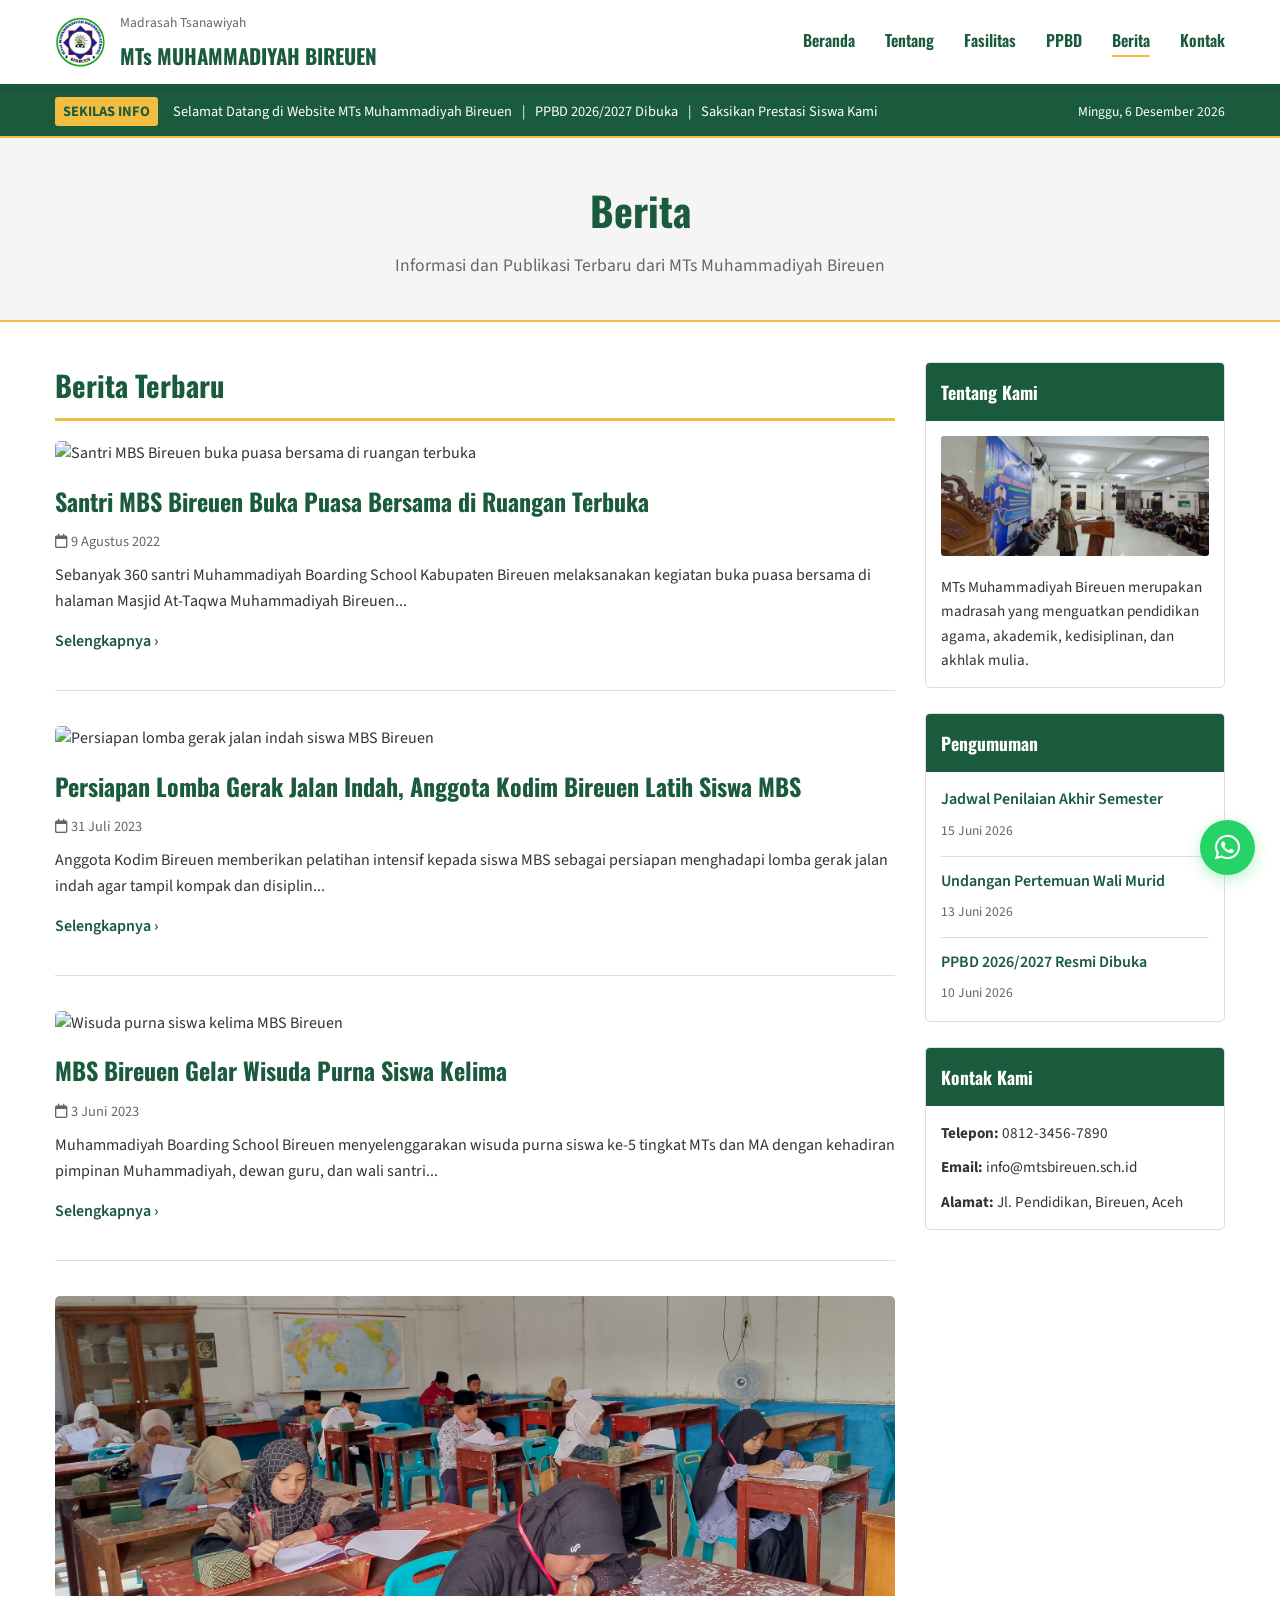
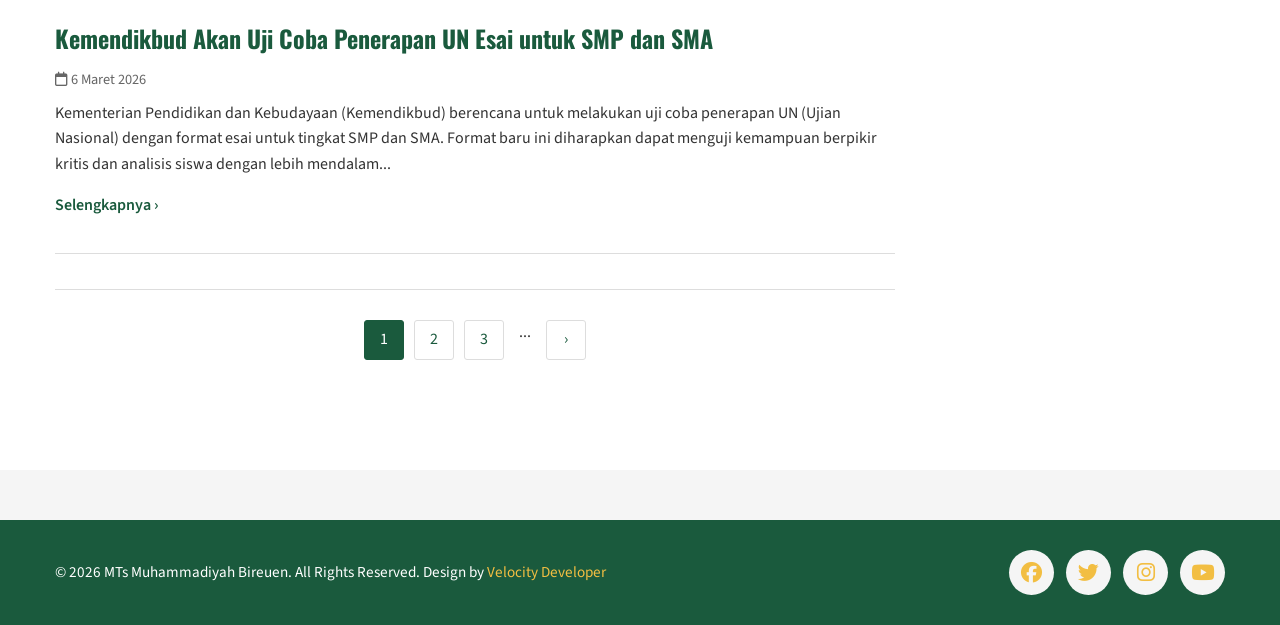
==== commit 64d5a871: "Update news articles and hero banner images for improved content relevance and presentation" ====
--- a/berita.html
+++ b/berita.html
@@ -67,32 +67,32 @@
                         
                         <article class="news-item">
                             <div class="news-image">
-                                <img src="Image/IMG-20250421-WA0116.jpg" alt="Kegiatan belajar siswa">
+                                <img src="https://suaraaisyiyah.id/wp-content/uploads/2022/08/MBS-Bireuen.jpeg" alt="Santri MBS Bireuen buka puasa bersama di ruangan terbuka">
                             </div>
-                            <h3><a href="#">Tips Melatih Kemampuan Otak untuk Prestasi Akademik</a></h3>
-                            <p class="date"><i class="far fa-calendar"></i> 9 Maret 2026</p>
-                            <p>Otak merupakan bagian tubuh yang memiliki fungsi sangat penting. Sama seperti bagian tubuh lainnya, otak juga perlu dirawat dan dilatih agar kemampuannya selalu berkembang dengan baik. Jika kemampuan otak tidak dilatih secara berkala maka kemampuan otak pun akan menurun dan tentunya akan berpengaruh pula pada kemampuan tubuh dalam menerima informasi baru...</p>
-                            <a href="#" class="read-more">Selengkapnya ›</a>
+                            <h3><a href="https://suaraaisyiyah.id/santri-mbs-bireuen-buka-puasa-bersama-di-ruangan-terbuka/" target="_blank" rel="noopener noreferrer">Santri MBS Bireuen Buka Puasa Bersama di Ruangan Terbuka</a></h3>
+                            <p class="date"><i class="far fa-calendar"></i> 9 Agustus 2022</p>
+                            <p>Sebanyak 360 santri Muhammadiyah Boarding School Kabupaten Bireuen melaksanakan kegiatan buka puasa bersama di halaman Masjid At-Taqwa Muhammadiyah Bireuen...</p>
+                            <a href="https://suaraaisyiyah.id/santri-mbs-bireuen-buka-puasa-bersama-di-ruangan-terbuka/" target="_blank" rel="noopener noreferrer" class="read-more">Selengkapnya ›</a>
                         </article>
 
                         <article class="news-item">
                             <div class="news-image">
-                                <img src="Image/114874.jpg.jpeg" alt="Diskusi pelajar di kelas">
+                                <img src="https://kabarbireuen.com/wp-content/uploads/2023/07/WhatsApp-Image-2023-07-31-at-15.53.52.jpeg" alt="Persiapan lomba gerak jalan indah siswa MBS Bireuen">
                             </div>
-                            <h3><a href="#">Benarkah Anak IPA Lebih Stres dari Anak IPS?</a></h3>
-                            <p class="date"><i class="far fa-calendar"></i> 8 Maret 2026</p>
-                            <p>Seringkali kita mendengar bahwa anak IPA memiliki beban studi yang lebih berat dan lebih stres dibandingkan anak IPS. Namun, apakah hal ini benar-benar demikian? Menurut psikolog pendidikan, tingkat stress tidak hanya ditentukan oleh pilihan jurusan, tetapi juga oleh berbagai faktor lainnya seperti kemampuan adaptasi, dukungan keluarga, dan metode pembelajaran...</p>
-                            <a href="#" class="read-more">Selengkapnya ›</a>
+                            <h3><a href="https://kabarbireuen.com/persiapan-lomba-gerak-jalan-indah-anggota-kodim-bireuen-latih-siswa-mbs/" target="_blank" rel="noopener noreferrer">Persiapan Lomba Gerak Jalan Indah, Anggota Kodim Bireuen Latih Siswa MBS</a></h3>
+                            <p class="date"><i class="far fa-calendar"></i> 31 Juli 2023</p>
+                            <p>Anggota Kodim Bireuen memberikan pelatihan intensif kepada siswa MBS sebagai persiapan menghadapi lomba gerak jalan indah agar tampil kompak dan disiplin...</p>
+                            <a href="https://kabarbireuen.com/persiapan-lomba-gerak-jalan-indah-anggota-kodim-bireuen-latih-siswa-mbs/" target="_blank" rel="noopener noreferrer" class="read-more">Selengkapnya ›</a>
                         </article>
 
                         <article class="news-item">
                             <div class="news-image">
-                                <img src="Image/3512.jpg.jpeg" alt="Aktivitas akademik siswa">
+                                <img src="https://logis.id/wp-content/uploads/2023/06/1685763118116634-0_11zon.jpg" alt="Wisuda purna siswa kelima MBS Bireuen">
                             </div>
-                            <h3><a href="#">Minat Pelajar Indonesia untuk Studi Lanjut ke Eropa Makin Meningkat</a></h3>
-                            <p class="date"><i class="far fa-calendar"></i> 7 Maret 2026</p>
-                            <p>Data terbaru menunjukkan bahwa semakin banyak pelajar Indonesia yang tertarik untuk melanjutkan studi ke universitas-universitas terkemuka di Eropa. Hal ini didorong oleh kualitas pendidikan yang tinggi, kesempatan beasiswa yang luas, dan peluang karir internasional yang menjanjikan...</p>
-                            <a href="#" class="read-more">Selengkapnya ›</a>
+                            <h3><a href="https://logis.id/baca/mbs-bireuen-gelar-wisuda-purna-siswa-kelima/" target="_blank" rel="noopener noreferrer">MBS Bireuen Gelar Wisuda Purna Siswa Kelima</a></h3>
+                            <p class="date"><i class="far fa-calendar"></i> 3 Juni 2023</p>
+                            <p>Muhammadiyah Boarding School Bireuen menyelenggarakan wisuda purna siswa ke-5 tingkat MTs dan MA dengan kehadiran pimpinan Muhammadiyah, dewan guru, dan wali santri...</p>
+                            <a href="https://logis.id/baca/mbs-bireuen-gelar-wisuda-purna-siswa-kelima/" target="_blank" rel="noopener noreferrer" class="read-more">Selengkapnya ›</a>
                         </article>
 
                         <article class="news-item">
--- a/style.css
+++ b/style.css
@@ -330,26 +330,37 @@
 }
 
 .article-item {
-    padding-bottom: 25px;
-    border-bottom: 1px solid var(--border-color);
+    display: grid;
+    grid-template-columns: 1fr 1fr;
+    gap: 20px;
+    background: var(--light-bg);
+    padding: 20px;
+    border-radius: 5px;
+    border-left: 5px solid var(--secondary-color);
+}
+
+.article-thumb {
+    width: 100%;
+    height: 250px;
+    object-fit: cover;
+    border-radius: 3px;
+}
+
+.article-content h3 {
+    font-size: 1.4rem;
+    margin-bottom: 10px;
 }
 
 .article-item:last-child {
-    border-bottom: none;
-    padding-bottom: 0;
-}
-
-.article-item h3 {
-    font-size: 1.3rem;
-    margin-bottom: 10px;
-}
-
-.article-item h3 a {
+    margin-bottom: 0;
+}
+
+.article-content a {
     color: var(--primary-color);
     transition: color 0.3s ease;
 }
 
-.article-item h3 a:hover {
+.article-content a:hover {
     color: var(--secondary-color);
 }
 
@@ -450,6 +461,21 @@
 .announcement-item {
     padding-bottom: 12px;
     border-bottom: 1px solid var(--border-color);
+}
+
+.announcement-media {
+    display: flex;
+    gap: 10px;
+    align-items: flex-start;
+}
+
+.announcement-thumb {
+    width: 65px;
+    height: 65px;
+    object-fit: cover;
+    border-radius: 4px;
+    border: 1px solid var(--border-color);
+    flex-shrink: 0;
 }
 
 .announcement-item:last-child {
@@ -1045,6 +1071,10 @@
         grid-template-columns: 1fr;
     }
 
+    .article-item {
+        grid-template-columns: 1fr;
+    }
+
     .row {
         grid-template-columns: 1fr;
     }
@@ -1159,7 +1189,16 @@
         border-radius: 3px;
     }
 
+    .article-item {
+        padding: 15px;
+        border-radius: 3px;
+    }
+
     .featured-image {
+        height: 200px;
+    }
+
+    .article-thumb {
         height: 200px;
     }
 
@@ -1248,4 +1287,9 @@
     .social-links {
         justify-content: center;
     }
+
+    .announcement-thumb {
+        width: 58px;
+        height: 58px;
+    }
 }
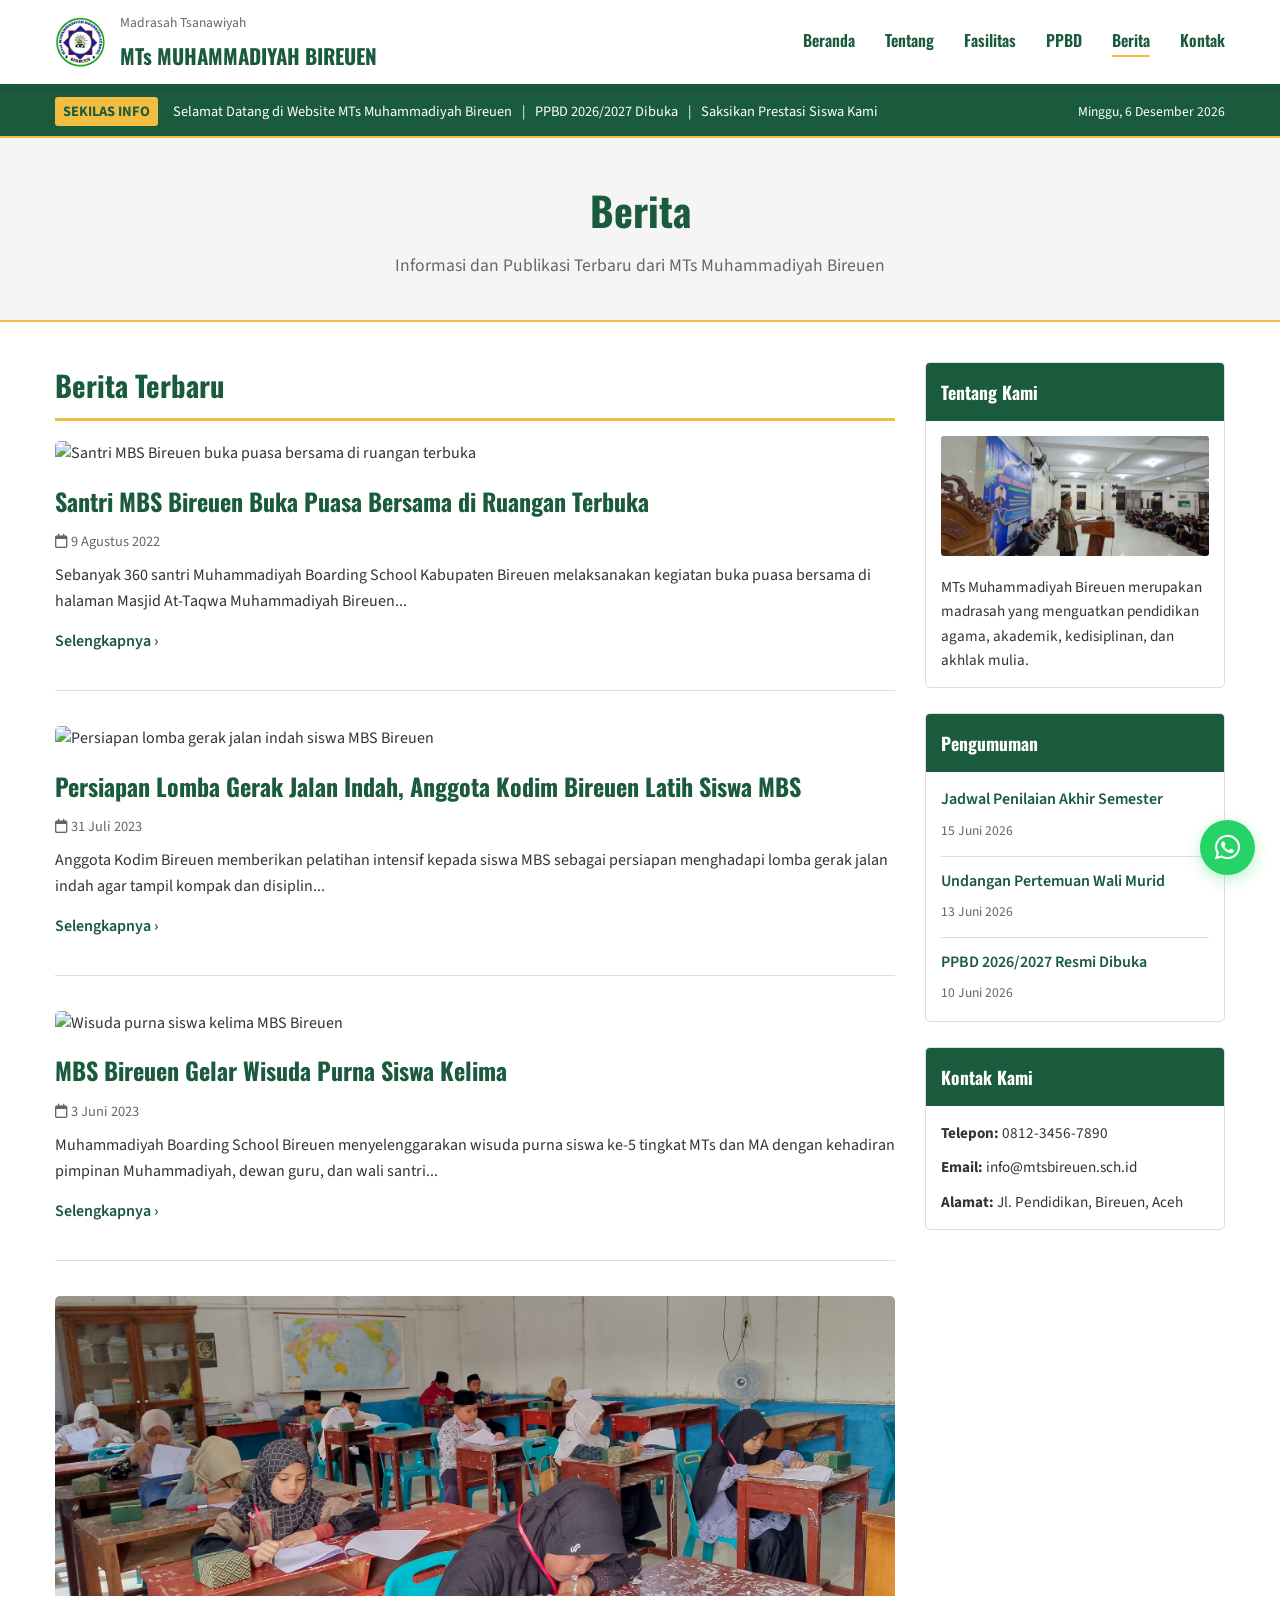
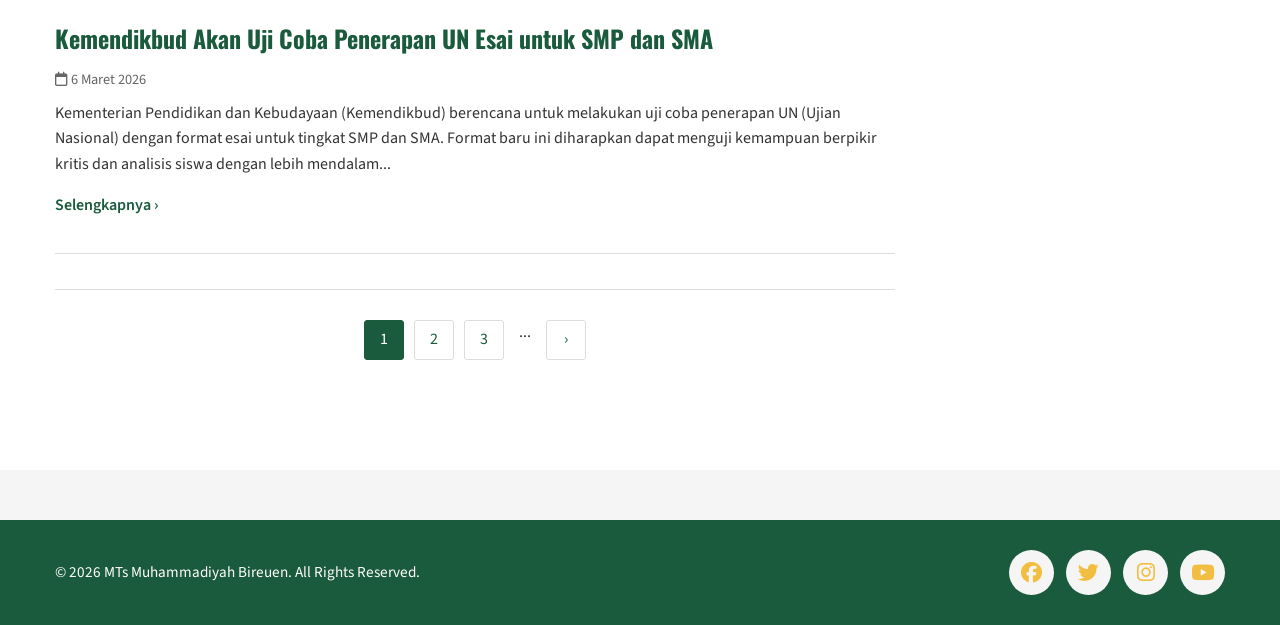
==== commit de52cfd9: "Remove "Design by Velocity Developer" from footer across multiple pages for a cleaner presentation" ====
--- a/berita.html
+++ b/berita.html
@@ -169,7 +169,7 @@
     <footer class="footer">
         <div class="container">
             <div class="footer-content">
-                <p>&copy; 2026 MTs Muhammadiyah Bireuen. All Rights Reserved. Design by <a href="#">Velocity Developer</a></p>
+                <p>&copy; 2026 MTs Muhammadiyah Bireuen. All Rights Reserved.</p>
                 <div class="social-links">
                     <a href="#" title="Facebook"><i class="fab fa-facebook"></i></a>
                     <a href="#" title="Twitter"><i class="fab fa-twitter"></i></a>
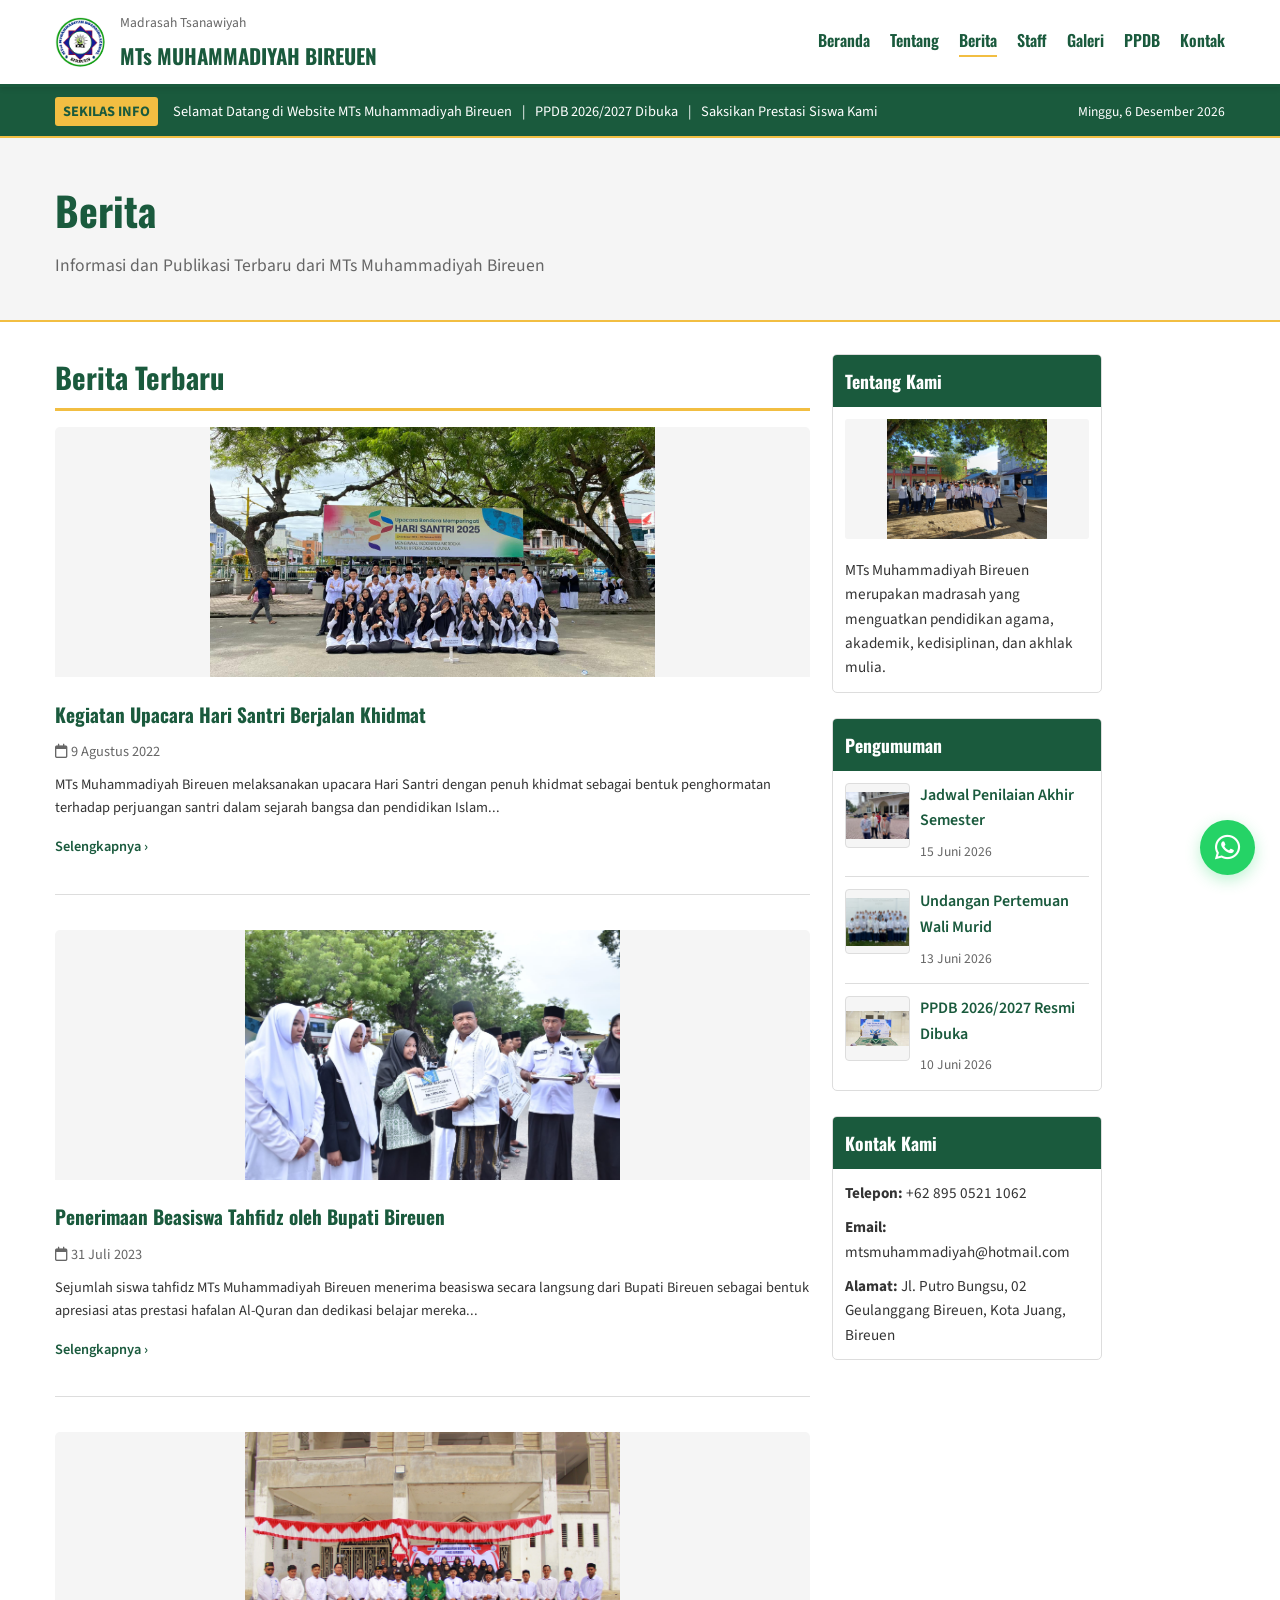
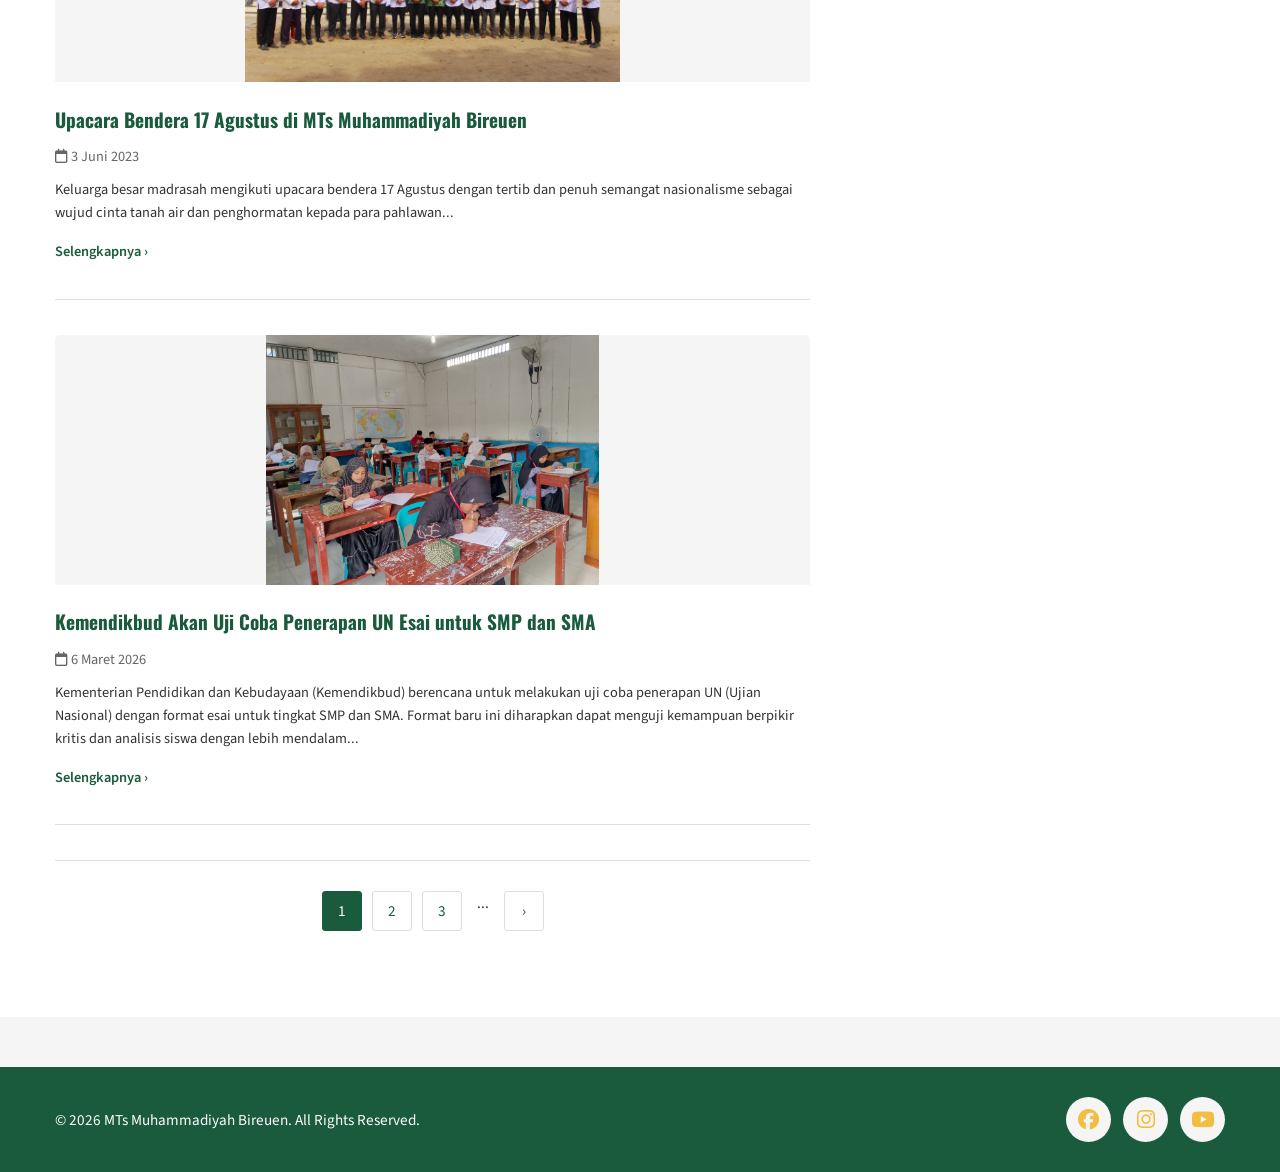
==== commit 1586fa9f: "Refactor social media links for consistency and update Google Maps links across multiple pages" ====
--- a/berita.html
+++ b/berita.html
@@ -1,4 +1,4 @@
-<!DOCTYPE html>
+﻿<!DOCTYPE html>
 <html lang="id">
 <head>
     <meta charset="UTF-8">
@@ -26,9 +26,10 @@
                 <ul class="nav-menu">
                     <li><a href="index.html">Beranda</a></li>
                     <li><a href="tentang.html">Tentang</a></li>
-                    <li><a href="fasilitas.html">Fasilitas</a></li>
-                    <li><a href="ppbd.html">PPBD</a></li>
                     <li><a href="berita.html" class="active">Berita</a></li>
+                    <li><a href="staff.html">Staff</a></li>
+                    <li><a href="galeri.html">Galeri</a></li>
+                    <li><a href="ppbd.html">PPDB</a></li>
                     <li><a href="kontak.html">Kontak</a></li>
                 </ul>
             </div>
@@ -42,7 +43,7 @@
             <div class="ticker-content">
                 <span>Selamat Datang di Website MTs Muhammadiyah Bireuen</span>
                 <span>|</span>
-                <span>PPBD 2026/2027 Dibuka</span>
+                <span>PPDB 2026/2027 Dibuka</span>
                 <span>|</span>
                 <span>Saksikan Prestasi Siswa Kami</span>
             </div>
@@ -67,42 +68,42 @@
                         
                         <article class="news-item">
                             <div class="news-image">
-                                <img src="https://suaraaisyiyah.id/wp-content/uploads/2022/08/MBS-Bireuen.jpeg" alt="Santri MBS Bireuen buka puasa bersama di ruangan terbuka">
-                            </div>
-                            <h3><a href="https://suaraaisyiyah.id/santri-mbs-bireuen-buka-puasa-bersama-di-ruangan-terbuka/" target="_blank" rel="noopener noreferrer">Santri MBS Bireuen Buka Puasa Bersama di Ruangan Terbuka</a></h3>
+                                <img src="Image/kegiatan%2010.jpeg" alt="Kegiatan upacara Hari Santri di madrasah">
+                            </div>
+                            <h3>Kegiatan Upacara Hari Santri Berjalan Khidmat</h3>
                             <p class="date"><i class="far fa-calendar"></i> 9 Agustus 2022</p>
-                            <p>Sebanyak 360 santri Muhammadiyah Boarding School Kabupaten Bireuen melaksanakan kegiatan buka puasa bersama di halaman Masjid At-Taqwa Muhammadiyah Bireuen...</p>
-                            <a href="https://suaraaisyiyah.id/santri-mbs-bireuen-buka-puasa-bersama-di-ruangan-terbuka/" target="_blank" rel="noopener noreferrer" class="read-more">Selengkapnya ›</a>
-                        </article>
-
-                        <article class="news-item">
-                            <div class="news-image">
-                                <img src="https://kabarbireuen.com/wp-content/uploads/2023/07/WhatsApp-Image-2023-07-31-at-15.53.52.jpeg" alt="Persiapan lomba gerak jalan indah siswa MBS Bireuen">
-                            </div>
-                            <h3><a href="https://kabarbireuen.com/persiapan-lomba-gerak-jalan-indah-anggota-kodim-bireuen-latih-siswa-mbs/" target="_blank" rel="noopener noreferrer">Persiapan Lomba Gerak Jalan Indah, Anggota Kodim Bireuen Latih Siswa MBS</a></h3>
+                            <p>MTs Muhammadiyah Bireuen melaksanakan upacara Hari Santri dengan penuh khidmat sebagai bentuk penghormatan terhadap perjuangan santri dalam sejarah bangsa dan pendidikan Islam...</p>
+                            <span class="read-more">Selengkapnya ›</span>
+                        </article>
+
+                        <article class="news-item">
+                            <div class="news-image">
+                                <img src="Image/Kegiatan%202.jpeg" alt="Penerimaan beasiswa tahfidz oleh Bupati Bireuen">
+                            </div>
+                            <h3>Penerimaan Beasiswa Tahfidz oleh Bupati Bireuen</h3>
                             <p class="date"><i class="far fa-calendar"></i> 31 Juli 2023</p>
-                            <p>Anggota Kodim Bireuen memberikan pelatihan intensif kepada siswa MBS sebagai persiapan menghadapi lomba gerak jalan indah agar tampil kompak dan disiplin...</p>
-                            <a href="https://kabarbireuen.com/persiapan-lomba-gerak-jalan-indah-anggota-kodim-bireuen-latih-siswa-mbs/" target="_blank" rel="noopener noreferrer" class="read-more">Selengkapnya ›</a>
-                        </article>
-
-                        <article class="news-item">
-                            <div class="news-image">
-                                <img src="https://logis.id/wp-content/uploads/2023/06/1685763118116634-0_11zon.jpg" alt="Wisuda purna siswa kelima MBS Bireuen">
-                            </div>
-                            <h3><a href="https://logis.id/baca/mbs-bireuen-gelar-wisuda-purna-siswa-kelima/" target="_blank" rel="noopener noreferrer">MBS Bireuen Gelar Wisuda Purna Siswa Kelima</a></h3>
+                            <p>Sejumlah siswa tahfidz MTs Muhammadiyah Bireuen menerima beasiswa secara langsung dari Bupati Bireuen sebagai bentuk apresiasi atas prestasi hafalan Al-Quran dan dedikasi belajar mereka...</p>
+                            <span class="read-more">Selengkapnya ›</span>
+                        </article>
+
+                        <article class="news-item">
+                            <div class="news-image">
+                                <img src="Image/Kegiatan%203.jpeg" alt="Upacara bendera 17 Agustus di lingkungan madrasah">
+                            </div>
+                            <h3>Upacara Bendera 17 Agustus di MTs Muhammadiyah Bireuen</h3>
                             <p class="date"><i class="far fa-calendar"></i> 3 Juni 2023</p>
-                            <p>Muhammadiyah Boarding School Bireuen menyelenggarakan wisuda purna siswa ke-5 tingkat MTs dan MA dengan kehadiran pimpinan Muhammadiyah, dewan guru, dan wali santri...</p>
-                            <a href="https://logis.id/baca/mbs-bireuen-gelar-wisuda-purna-siswa-kelima/" target="_blank" rel="noopener noreferrer" class="read-more">Selengkapnya ›</a>
+                            <p>Keluarga besar madrasah mengikuti upacara bendera 17 Agustus dengan tertib dan penuh semangat nasionalisme sebagai wujud cinta tanah air dan penghormatan kepada para pahlawan...</p>
+                            <span class="read-more">Selengkapnya ›</span>
                         </article>
 
                         <article class="news-item">
                             <div class="news-image">
                                 <img src="Image/semangat%20belajar.jpg.jpeg" alt="Semangat belajar siswa madrasah">
                             </div>
-                            <h3><a href="#">Kemendikbud Akan Uji Coba Penerapan UN Esai untuk SMP dan SMA</a></h3>
+                            <h3>Kemendikbud Akan Uji Coba Penerapan UN Esai untuk SMP dan SMA</h3>
                             <p class="date"><i class="far fa-calendar"></i> 6 Maret 2026</p>
                             <p>Kementerian Pendidikan dan Kebudayaan (Kemendikbud) berencana untuk melakukan uji coba penerapan UN (Ujian Nasional) dengan format esai untuk tingkat SMP dan SMA. Format baru ini diharapkan dapat menguji kemampuan berpikir kritis dan analisis siswa dengan lebih mendalam...</p>
-                            <a href="#" class="read-more">Selengkapnya ›</a>
+                            <span class="read-more">Selengkapnya ›</span>
                         </article>
 
                         <!-- PAGINATION -->
@@ -123,7 +124,7 @@
                             <h3>Tentang Kami</h3>
                         </div>
                         <div class="widget-body">
-                            <img src="Image/dauroh-baru.jpg" alt="Kegiatan MTs Muhammadiyah Bireuen" class="widget-logo">
+                            <img src="Image/Kegiatan%204.jpeg" alt="Kegiatan siswa MTs Muhammadiyah Bireuen" class="widget-logo">
                             <p>MTs Muhammadiyah Bireuen merupakan madrasah yang menguatkan pendidikan agama, akademik, kedisiplinan, dan akhlak mulia.</p>
                         </div>
                     </div>
@@ -135,16 +136,31 @@
                         <div class="widget-body">
                             <div class="announcement-list">
                                 <div class="announcement-item">
-                                    <a href="#">Jadwal Penilaian Akhir Semester</a>
-                                    <span class="date">15 Juni 2026</span>
+                                    <div class="announcement-media">
+                                        <img src="Image/3512.jpg.jpeg" alt="Pengumuman jadwal penilaian" class="announcement-thumb">
+                                        <div>
+                                            <a href="#">Jadwal Penilaian Akhir Semester</a>
+                                            <span class="date">15 Juni 2026</span>
+                                        </div>
+                                    </div>
                                 </div>
                                 <div class="announcement-item">
-                                    <a href="#">Undangan Pertemuan Wali Murid</a>
-                                    <span class="date">13 Juni 2026</span>
+                                    <div class="announcement-media">
+                                        <img src="Image/3538.jpg.jpeg" alt="Pengumuman undangan wali murid" class="announcement-thumb">
+                                        <div>
+                                            <a href="#">Undangan Pertemuan Wali Murid</a>
+                                            <span class="date">13 Juni 2026</span>
+                                        </div>
+                                    </div>
                                 </div>
                                 <div class="announcement-item">
-                                    <a href="#">PPBD 2026/2027 Resmi Dibuka</a>
-                                    <span class="date">10 Juni 2026</span>
+                                    <div class="announcement-media">
+                                        <img src="Image/tasmi'.jpeg" alt="Pengumuman pembukaan PPDB" class="announcement-thumb">
+                                        <div>
+                                            <a href="#">PPDB 2026/2027 Resmi Dibuka</a>
+                                            <span class="date">10 Juni 2026</span>
+                                        </div>
+                                    </div>
                                 </div>
                             </div>
                         </div>
@@ -155,9 +171,9 @@
                             <h3>Kontak Kami</h3>
                         </div>
                         <div class="widget-body">
-                            <p><strong>Telepon:</strong> 0812-3456-7890</p>
-                            <p><strong>Email:</strong> info@mtsbireuen.sch.id</p>
-                            <p><strong>Alamat:</strong> Jl. Pendidikan, Bireuen, Aceh</p>
+                            <p><strong>Telepon:</strong> +62 895 0521 1062</p>
+                            <p><strong>Email:</strong> mtsmuhammadiyah@hotmail.com</p>
+                            <p><strong>Alamat:</strong> Jl. Putro Bungsu, 02 Geulanggang Bireuen, Kota Juang, Bireuen</p>
                         </div>
                     </div>
                 </aside>
@@ -172,8 +188,7 @@
                 <p>&copy; 2026 MTs Muhammadiyah Bireuen. All Rights Reserved.</p>
                 <div class="social-links">
                     <a href="#" title="Facebook"><i class="fab fa-facebook"></i></a>
-                    <a href="#" title="Twitter"><i class="fab fa-twitter"></i></a>
-                    <a href="#" title="Instagram"><i class="fab fa-instagram"></i></a>
+                                        <a href="#" title="Instagram"><i class="fab fa-instagram"></i></a>
                     <a href="#" title="YouTube"><i class="fab fa-youtube"></i></a>
                 </div>
             </div>
@@ -181,10 +196,14 @@
     </footer>
 
     <!-- WHATSAPP BUTTON -->
-    <a href="https://api.whatsapp.com/send?phone=6281234567890" target="_blank" class="whatsapp-btn" title="Butuh Bantuan?">
+    <a href="https://wa.me/6289505211062?text=Assalamualaikum%20warahmatullahi%20wabarakatuh.%20Mohon%20izin%2C%20saya%20ingin%20menanyakan%20informasi%20terkait%20Penerimaan%20Peserta%20Didik%20Baru%20%28PPDB%29%20di%20MTs%20Muhammadiyah%20Bireuen.%20Terima%20kasih." target="_blank" class="whatsapp-btn" title="Butuh Bantuan?">
         <i class="fab fa-whatsapp"></i>
     </a>
 
     <script src="script.js"></script>
 </body>
-</html>+</html>
+
+
+
+
--- a/style.css
+++ b/style.css
@@ -112,7 +112,7 @@
 .nav-menu {
     display: flex;
     list-style: none;
-    gap: 30px;
+    gap: 20px;
 }
 
 .nav-menu a {
@@ -203,7 +203,7 @@
     left: 0;
     width: 100%;
     height: 100%;
-    background: rgba(26, 90, 61, 0.7);
+    background: rgba(26, 90, 61, 0.5);
     display: flex;
     flex-direction: column;
     justify-content: center;
@@ -227,38 +227,51 @@
 .page-title {
     background: var(--light-bg);
     padding: 40px 0;
-    text-align: center;
+    text-align: left;
     border-bottom: 2px solid var(--secondary-color);
 }
 
 .page-title h1 {
     font-size: 2.5rem;
     margin-bottom: 10px;
+    max-width: 1200px;
+    margin-left: auto;
+    margin-right: auto;
+    padding: 0 15px;
 }
 
 .page-title p {
     font-size: 1.1rem;
     color: var(--text-muted);
     margin: 0;
+    max-width: 1200px;
+    margin-left: auto;
+    margin-right: auto;
+    padding: 0 15px;
 }
 
 /* ================== MAIN CONTENT ================== */
 .main-container {
-    padding: 40px 0;
+    padding: 32px 0;
     background: white;
     min-height: calc(100vh - 300px);
 }
 
 .layout-2col {
     display: grid;
-    grid-template-columns: 1fr 300px;
-    gap: 30px;
+    grid-template-columns: minmax(0, 0.86fr) 270px;
+    justify-content: start;
+    gap: 22px;
+}
+
+.content-main {
+    font-size: 0.95rem;
 }
 
 /* ================== SECTIONS ================== */
 .section {
-    margin-bottom: 40px;
-    padding-bottom: 30px;
+    margin-bottom: 30px;
+    padding-bottom: 24px;
     border-bottom: 1px solid var(--border-color);
 }
 
@@ -268,8 +281,8 @@
 
 .section-title {
     font-size: 1.8rem;
-    margin-bottom: 20px;
-    padding-bottom: 10px;
+    margin-bottom: 16px;
+    padding-bottom: 8px;
     border-bottom: 3px solid var(--secondary-color);
 }
 
@@ -286,9 +299,11 @@
 
 .featured-image {
     width: 100%;
-    height: 250px;
-    object-fit: cover;
+    height: auto;
+    max-height: 250px;
+    object-fit: contain;
     border-radius: 3px;
+    background: var(--light-bg);
 }
 
 .featured-content h3 {
@@ -341,9 +356,11 @@
 
 .article-thumb {
     width: 100%;
-    height: 250px;
-    object-fit: cover;
+    height: auto;
+    max-height: 250px;
+    object-fit: contain;
     border-radius: 3px;
+    background: var(--light-bg);
 }
 
 .article-content h3 {
@@ -383,13 +400,25 @@
 
 .news-image img {
     width: 100%;
-    height: 300px;
-    object-fit: cover;
+    height: auto;
+    max-height: 250px;
+    object-fit: contain;
     transition: transform 0.3s ease;
+    background: var(--light-bg);
 }
 
 .news-image img:hover {
     transform: scale(1.05);
+}
+
+.news-item h3 {
+    font-size: 1.2rem;
+}
+
+.news-item .date,
+.news-item p,
+.news-item .read-more {
+    font-size: 0.9rem;
 }
 
 /* ================== SIDEBAR ================== */
@@ -409,7 +438,7 @@
 .widget-header {
     background: var(--primary-color);
     color: white;
-    padding: 15px;
+    padding: 12px;
 }
 
 .widget-header h3 {
@@ -419,15 +448,17 @@
 }
 
 .widget-body {
-    padding: 15px;
+    padding: 12px;
 }
 
 .widget-logo {
     width: 100%;
-    height: 120px;
-    object-fit: cover;
+    height: auto;
+    max-height: 120px;
+    object-fit: contain;
     margin-bottom: 10px;
     border-radius: 3px;
+    background: var(--light-bg);
 }
 
 .widget-body p {
@@ -472,10 +503,11 @@
 .announcement-thumb {
     width: 65px;
     height: 65px;
-    object-fit: cover;
+    object-fit: contain;
     border-radius: 4px;
     border: 1px solid var(--border-color);
     flex-shrink: 0;
+    background: var(--light-bg);
 }
 
 .announcement-item:last-child {
@@ -513,9 +545,10 @@
 .photo-card img {
     width: 100%;
     height: 180px;
-    object-fit: cover;
+    object-fit: contain;
     display: block;
     transition: transform 0.35s ease;
+    background: var(--light-bg);
 }
 
 .photo-card:hover img {
@@ -555,11 +588,13 @@
 
 .description-photo {
     width: 100%;
-    height: 150px;
-    object-fit: cover;
+    height: auto;
+    max-height: 220px;
+    object-fit: contain;
     border-radius: 4px;
     margin-bottom: 12px;
     border: 1px solid var(--border-color);
+    background: var(--light-bg);
 }
 
 .facility-card i,
@@ -1172,7 +1207,7 @@
     }
 
     .main-container {
-        padding: 25px 0;
+        padding: 20px 0;
     }
 
     .layout-2col {
@@ -1180,8 +1215,8 @@
     }
 
     .section {
-        margin-bottom: 25px;
-        padding-bottom: 20px;
+        margin-bottom: 20px;
+        padding-bottom: 16px;
     }
 
     .featured-news {
@@ -1194,12 +1229,10 @@
         border-radius: 3px;
     }
 
-    .featured-image {
-        height: 200px;
-    }
-
-    .article-thumb {
-        height: 200px;
+    .featured-image,
+    .article-thumb,
+    .news-image img {
+        max-height: 200px;
     }
 
     .facilities-grid,
@@ -1222,7 +1255,8 @@
     }
 
     .description-photo {
-        height: 180px;
+        height: auto;
+        max-height: 180px;
     }
 
     .steps-container {
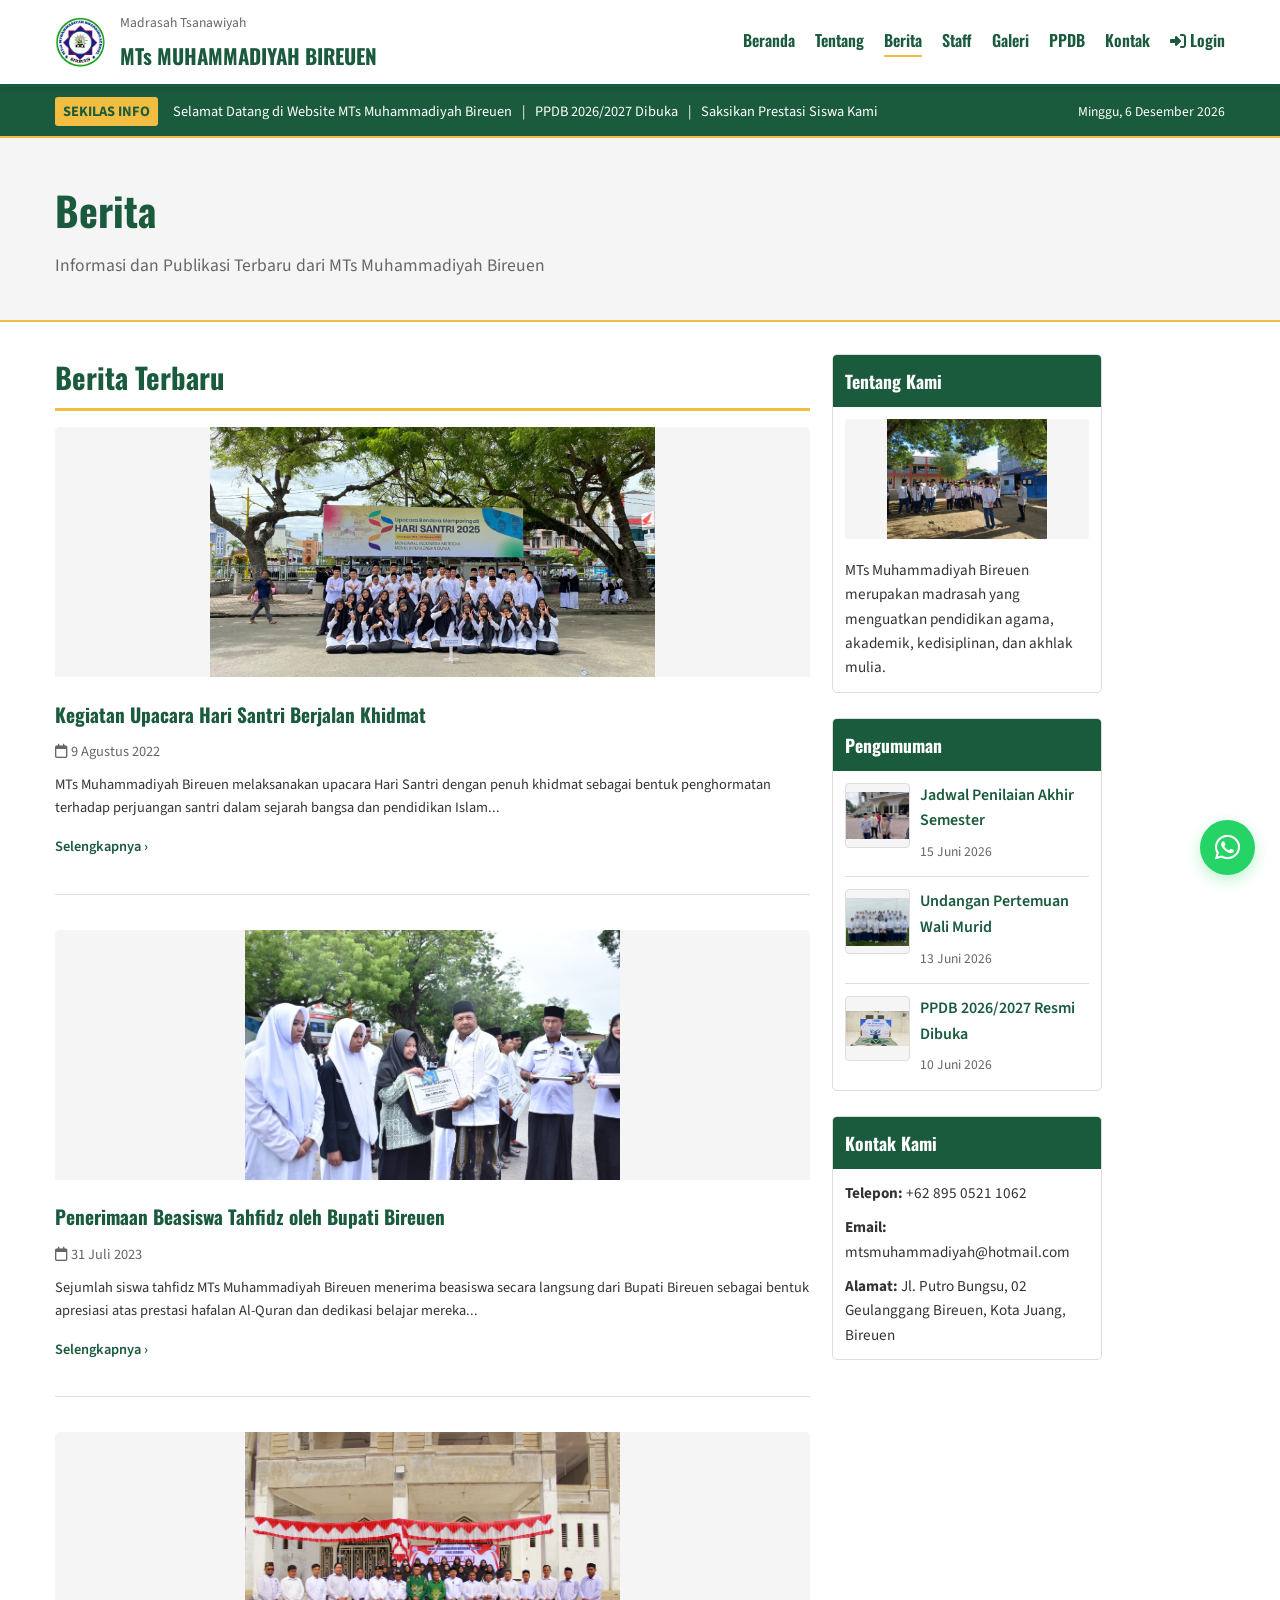
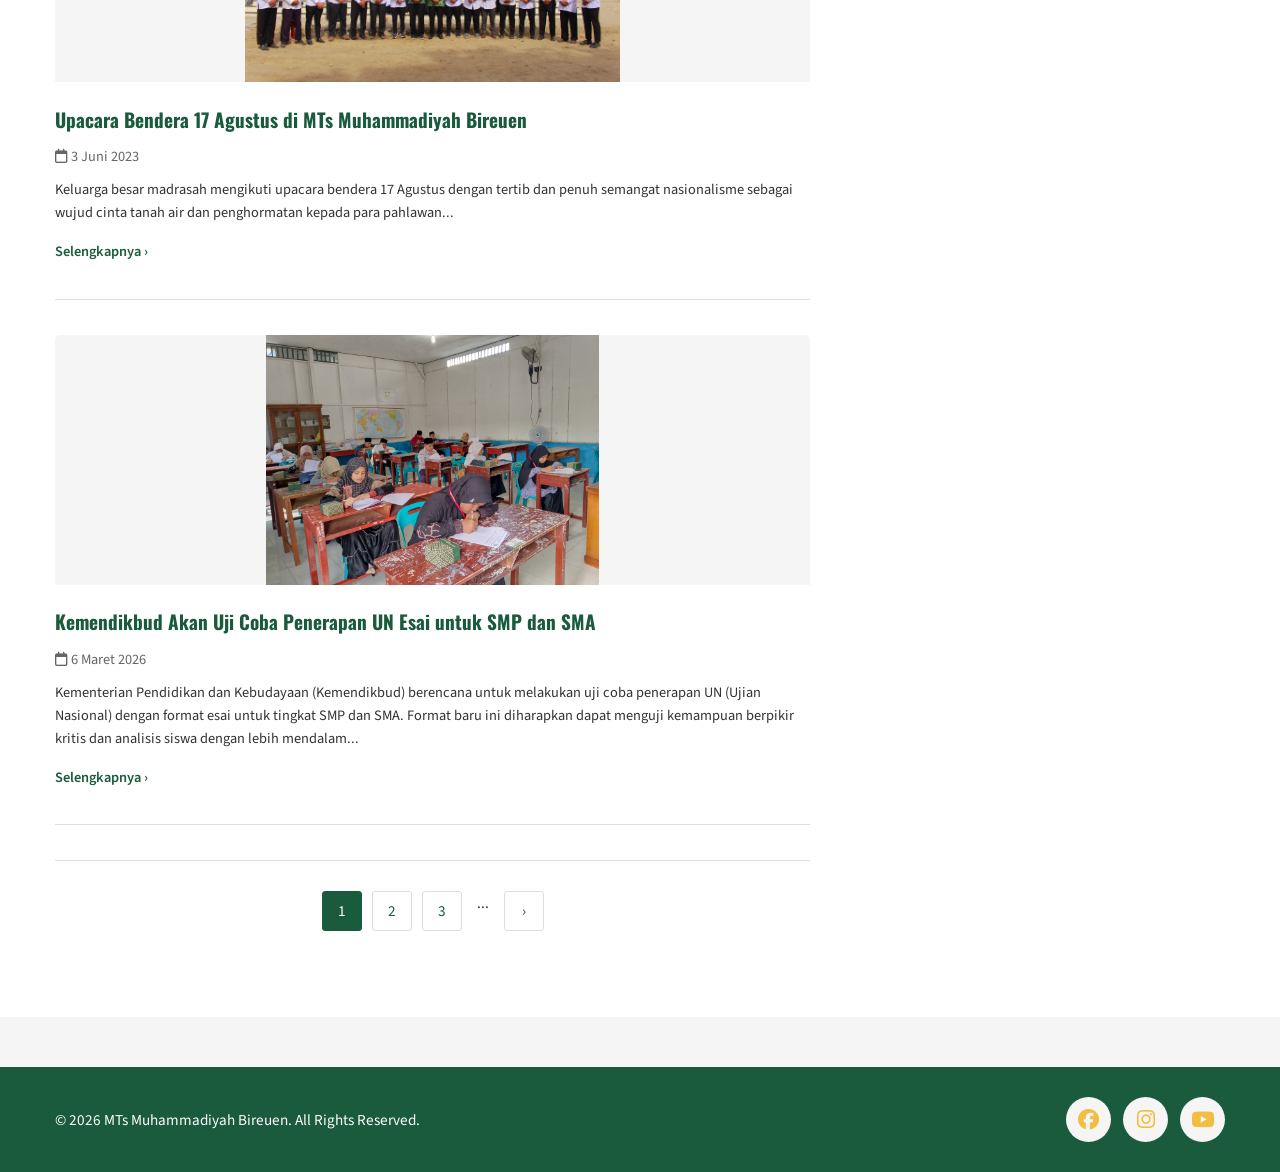
==== commit 61cbd143: "feat: Implement user authentication and management system - Add change_password.php for user passwor" ====
--- a/berita.html
+++ b/berita.html
@@ -31,6 +31,7 @@
                     <li><a href="galeri.html">Galeri</a></li>
                     <li><a href="ppbd.html">PPDB</a></li>
                     <li><a href="kontak.html">Kontak</a></li>
+                    <li><a href="login.html"><i class="fas fa-sign-in-alt"></i> Login</a></li>
                 </ul>
             </div>
         </div>
